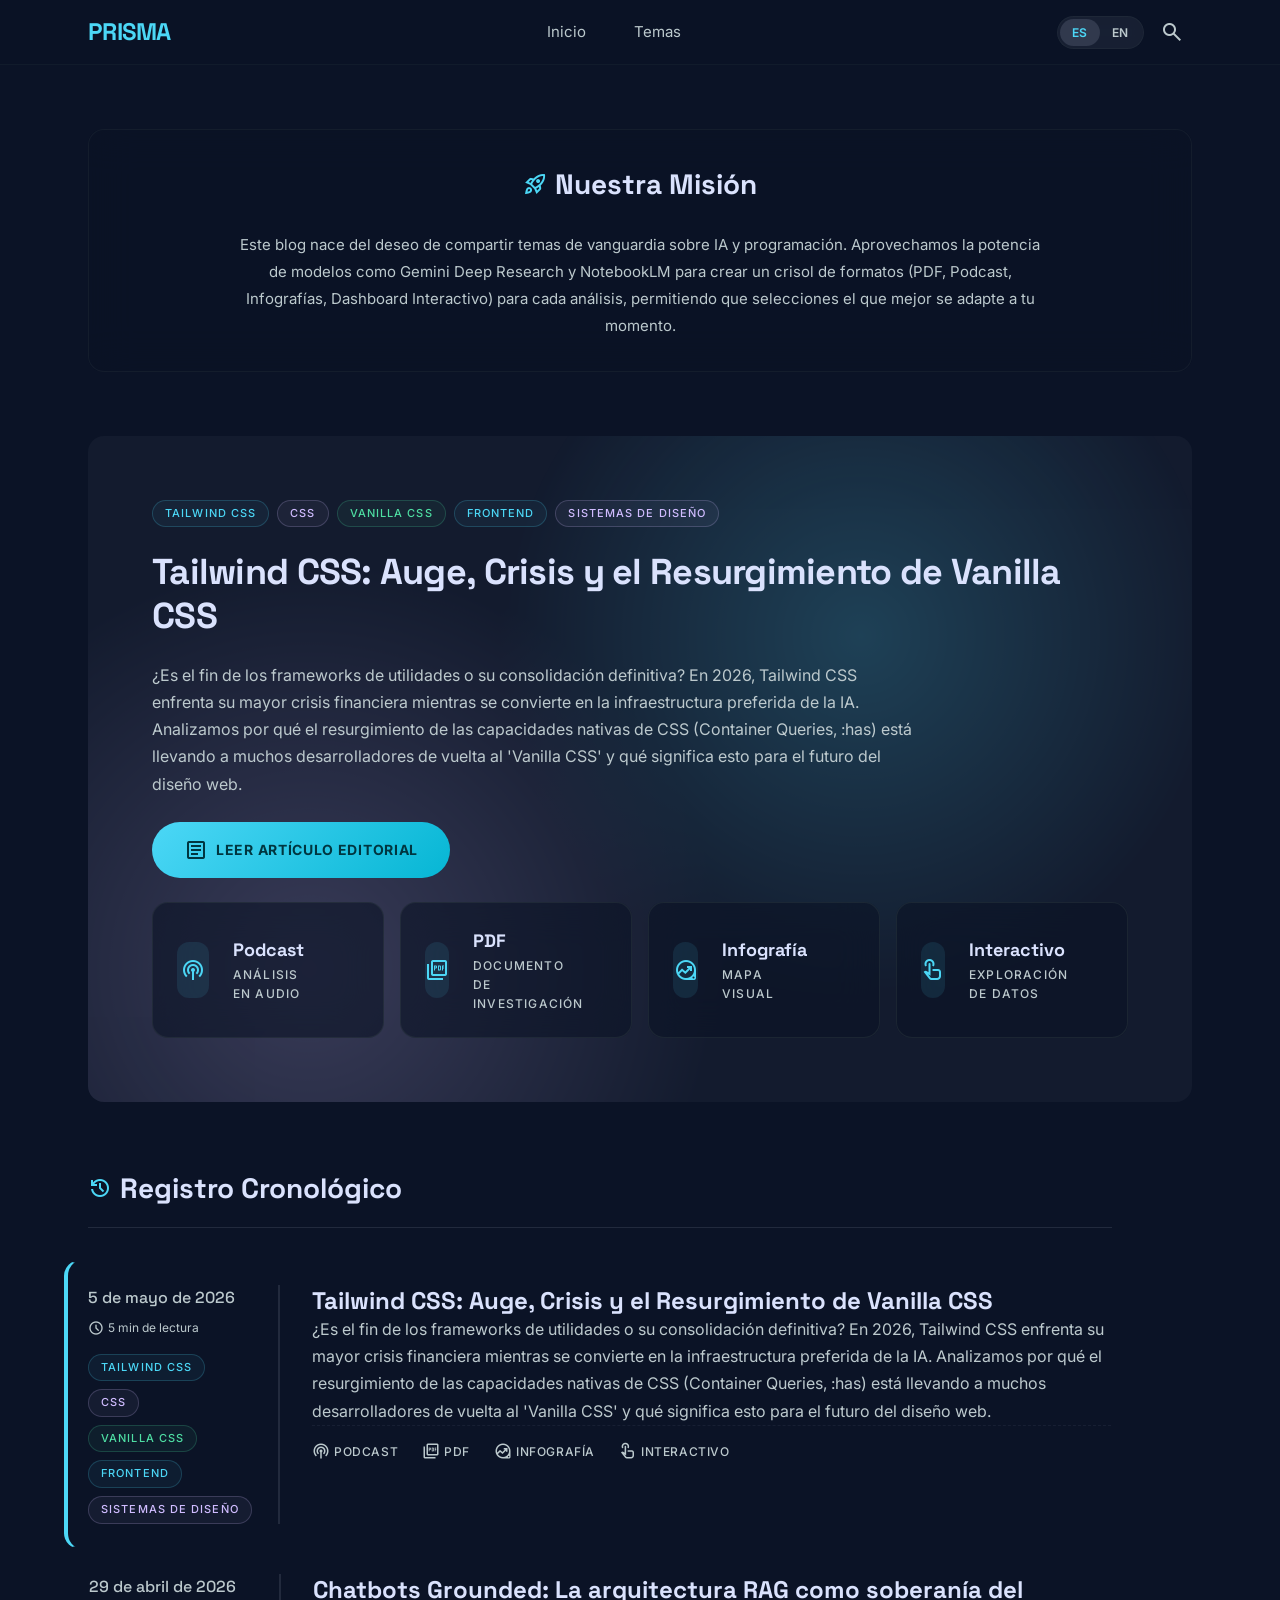
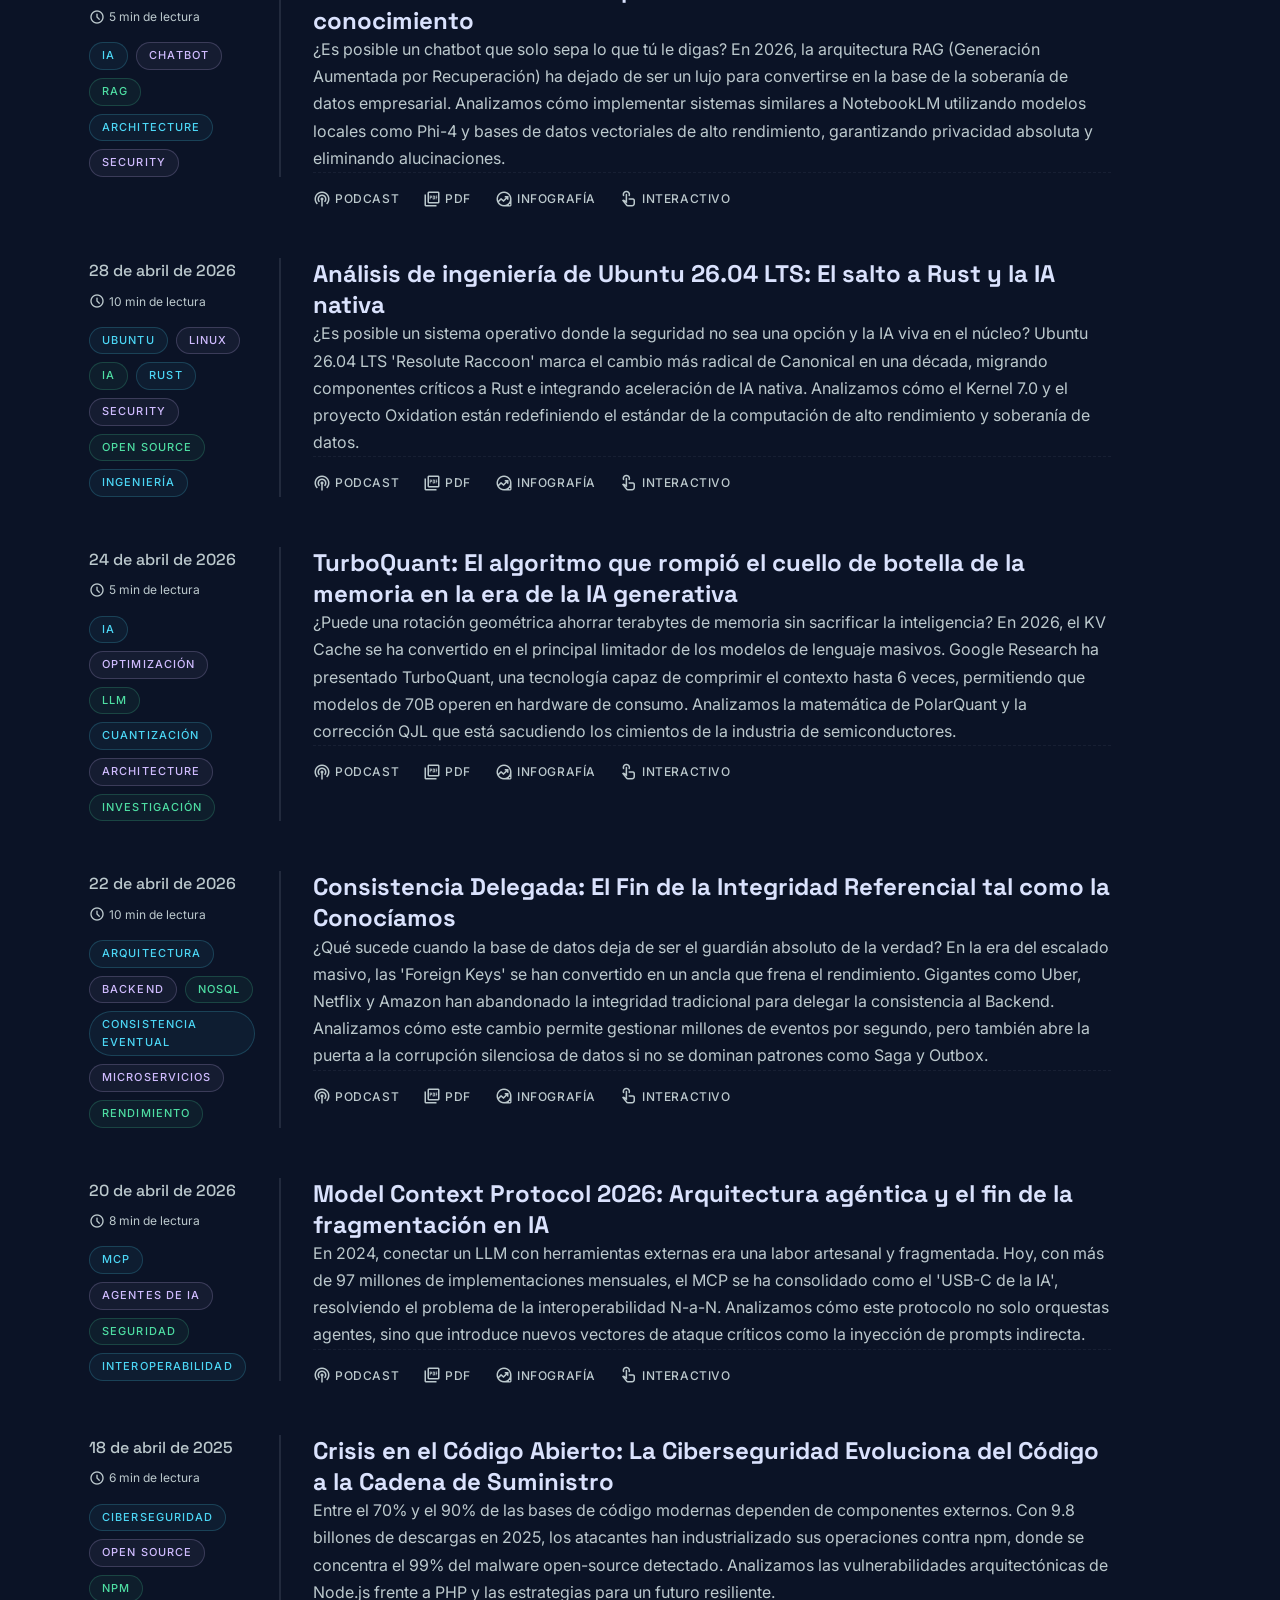
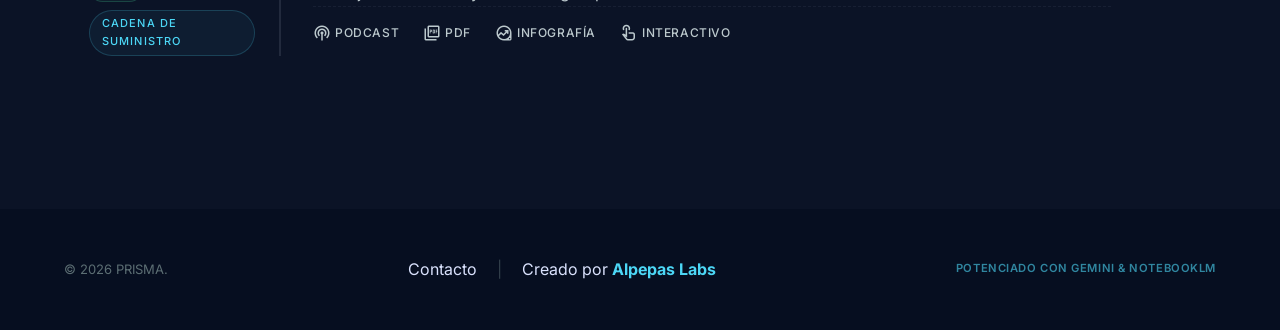
==== article.html @ 05cab22c "feat: add date filtering to topics page, optimize caching strategy with _headers and updated Service" ====
<!DOCTYPE html>
<html lang="es">
<head>
  <meta charset="utf-8" />
  <meta name="viewport" content="width=device-width, initial-scale=1.0" />
  <title id="page-title">PRISMA — Artículo</title>
  <meta name="description" content="Lee el artículo completo en PRISMA." id="meta-desc" />

  <!-- Open Graph / Social Media -->
  <meta property="og:type" content="article" />
  <meta property="og:title" content="PRISMA — Artículo" id="og-title" />
  <meta property="og:description" content="Lee el artículo completo en PRISMA." id="og-desc" />
  <meta property="og:url" content="https://prisma.alpepaslabs.com/article.html" id="og-url" />
  <meta property="og:image" content="https://prisma.alpepaslabs.com/assets/logo.png" id="og-image" />
  <meta property="og:image:width" content="1200" />
  <meta property="og:image:height" content="630" />
  <link rel="canonical" href="https://prisma.alpepaslabs.com/article.html" />
  
  <meta name="twitter:card" content="summary_large_image" />
  <meta name="twitter:title" content="PRISMA — Artículo" id="tw-title" />
  <meta name="twitter:description" content="Lee el artículo completo en PRISMA." id="tw-desc" />
  <meta name="twitter:image" content="https://prisma.alpepaslabs.com/assets/logo.png" id="tw-image" />

  <!-- Fonts & Icons -->
  <link rel="preconnect" href="https://fonts.googleapis.com" />
  <link rel="preconnect" href="https://fonts.gstatic.com" crossorigin />

  <!-- Fonts -->
  <link rel="preconnect" href="https://fonts.googleapis.com">
  <link rel="preconnect" href="https://fonts.gstatic.com" crossorigin>
  <link href="https://fonts.googleapis.com/css2?family=Inter:wght@400;500;600&family=Space+Grotesk:wght@400;500;600;700&display=swap" rel="stylesheet">

  <link href="https://fonts.googleapis.com/css2?family=Material+Symbols+Outlined:wght,FILL@100..700,0..1&display=swap" rel="stylesheet" />

  <!-- Favicons -->
  <link rel="icon" type="image/png" href="assets/favicon.png?v=1" />
  <link rel="apple-touch-icon" href="assets/logo.png?v=1" />

  <link rel="manifest" href="manifest.json" />
  <meta name="theme-color" content="#0a0c10" />

  <!-- Core Styles -->
  <link rel="stylesheet" href="css/styles.css?v=27" />
  <link href="https://cdnjs.cloudflare.com/ajax/libs/prism/1.29.0/themes/prism-tomorrow.min.css" rel="stylesheet" />

  <!-- Markdown Parser -->
  <script src="https://cdn.jsdelivr.net/npm/marked/marked.min.js"></script>
  <!-- Syntax Highlighter -->
  <script src="https://cdnjs.cloudflare.com/ajax/libs/prism/1.29.0/prism.min.js"></script>
  <script src="https://cdnjs.cloudflare.com/ajax/libs/prism/1.29.0/components/prism-javascript.min.js"></script>
  <script src="https://cdnjs.cloudflare.com/ajax/libs/prism/1.29.0/components/prism-php.min.js"></script>
</head>
<body data-page="article">

  <!-- Reading Progress Bar -->
  <div class="reading-progress" id="reading-progress"></div>

  <div id="app-header"></div>

  <!-- Mobile Nav -->
  <nav class="nav-mobile" id="nav-mobile">
    <a href="./" class="nav-link" data-i18n="nav_home">Inicio</a>
    <a href="topics.html" class="nav-link" data-i18n="nav_topics">Temas</a>
    <a href="#" class="nav-link" data-i18n="nav_archive">Archivo</a>
  </nav>

  <!-- Main Content -->
  <main class="site-main" id="article-main">
    <div class="article-detail" id="article-detail">
      <!-- Skeleton: article content -->
      <div class="article-detail__main" id="article-skeleton">
        <div class="article-header">
          <div class="skeleton skeleton-meta" style="width:5rem;margin-bottom:var(--space-md)"></div>
          <div class="skeleton skeleton-article-title"></div>
          <div class="skeleton skeleton-article-title-2"></div>
        </div>
        <div class="skeleton-prose">
          <div class="skeleton skeleton-prose-h2"></div>
          <div class="skeleton skeleton-prose-line"></div>
          <div class="skeleton skeleton-prose-line"></div>
          <div class="skeleton skeleton-prose-line"></div>
          <div class="skeleton skeleton-prose-line"></div>
          <div class="skeleton skeleton-prose-h2"></div>
          <div class="skeleton skeleton-prose-line"></div>
          <div class="skeleton skeleton-prose-line"></div>
          <div class="skeleton skeleton-prose-line"></div>
          <div class="skeleton skeleton-prose-h2"></div>
          <div class="skeleton skeleton-prose-line"></div>
          <div class="skeleton skeleton-prose-line"></div>
        </div>
      </div>
      <!-- Skeleton: sidebar -->
      <aside class="article-detail__sidebar">
        <div class="skeleton skeleton-sidebar-card"></div>
        <div class="skeleton skeleton-sidebar-card"></div>
      </aside>
    </div>
  </main>



  <div id="app-footer"></div>

  <!-- Scripts -->
  <script>
    if ('serviceWorker' in navigator) {
      window.addEventListener('load', () => {
        navigator.serviceWorker.register('/sw.js').catch(err => console.error('SW error', err));
      });
    }
  </script>
  <script src="js/i18n.js?v=27"></script>
  <script type="module" src="js/app.js?v=27"></script>
</body>
</html>
---- css/styles.css ----
/* ============================================
   PRISMA — Design System "The Neon Library"
   ============================================ */

/* --- Google Fonts --- */


/* --- Design Tokens --- */
:root {
  /* Colors - Foundation */
  --background: #0b1326;
  --surface: #0b1326;
  --surface-dim: #0b1326;
  --surface-container-lowest: #060e20;
  --surface-container-low: #131b2e;
  --surface-container: #171f33;
  --surface-container-high: #222a3d;
  --surface-container-highest: #2d3449;
  --surface-bright: #31394d;
  --surface-variant: #2d3449;

  /* Colors - Accents */
  --primary: #4cd7f6;           /* Cyan Spark */
  --primary-container: #06b6d4;
  --on-primary: #003640;
  --on-primary-container: #00424f;

  --secondary: #d0bcff;         /* Electric Orchid */
  --secondary-container: #571bc1;
  --on-secondary: #3c0091;

  --tertiary: #4edea3;          /* Code Emerald */
  --tertiary-container: #1bbd85;
  --on-tertiary: #003824;

  /* Colors - Text */
  --on-surface: #dae2fd;
  --on-surface-variant: #bcc9cd;
  --on-background: #dae2fd;

  /* Colors - Utility */
  --outline: #5c6e73;
  --outline-variant: #3d494c;
  
  --error: #ffb4ab;
  --on-error: #690005;
  --success: #2dd4bf;
  --on-success: #003730;
  --warning: #fde68a;
  --on-warning: #453700;
  --error-container: #93000a;
  --inverse-surface: #dae2fd;
  --inverse-on-surface: #283044;
  --inverse-primary: #00687a;
  --surface-tint: #4cd7f6;

  /* Typography */
  --font-headline: 'Space Grotesk', sans-serif;
  --font-body: 'Inter', sans-serif;
  --font-label: 'Inter', sans-serif;

  /* Spacing */
  --space-xs: 0.25rem;
  --space-sm: 0.5rem;
  --space-md: 1rem;
  --space-lg: 1.5rem;
  --space-xl: 2rem;
  --space-2xl: 3rem;
  --space-3xl: 4rem;

  /* Text Sizes */
  --text-xs: 0.75rem;
  --text-sm: 0.875rem;
  --text-base: 1rem;
  --text-lg: 1.125rem;
  --text-xl: 1.25rem;
  --text-2xl: 1.5rem;
  --text-3xl: 1.875rem;
  --text-4xl: 2.25rem;

  /* Border Radius */
  --radius-sm: 0.25rem;
  --radius-md: 0.5rem;
  --radius-lg: 0.75rem;
  --radius-xl: 1rem;
  --radius-full: 9999px;

  /* Shadows */
  --shadow-ambient: 0 20px 40px rgba(6, 14, 32, 0.4);
  --shadow-glow-primary: 0 0 20px rgba(76, 215, 246, 0.4);
  --shadow-glow-primary-subtle: 0 0 20px rgba(76, 215, 246, 0.15);

  /* Transitions */
  --transition-fast: 150ms ease;
  --transition-normal: 300ms ease;
  --transition-slow: 500ms ease;

  /* Layout */
  --max-width: 72rem;
  --header-height: 4rem;
}

/* --- Reset & Base --- */
*,
*::before,
*::after {
  box-sizing: border-box;
  margin: 0;
  padding: 0;
}

html {
  scroll-behavior: smooth;
  -webkit-font-smoothing: antialiased;
  -moz-osx-font-smoothing: grayscale;
}

body {
  font-family: var(--font-body);
  background-color: var(--background);
  color: var(--on-surface);
  min-height: 100vh;
  display: flex;
  flex-direction: column;
  line-height: 1.6;
  overflow-x: hidden;
}

::selection {
  background-color: rgba(6, 182, 212, 0.3);
  color: var(--primary);
}

a {
  color: inherit;
  text-decoration: none;
}

img {
  max-width: 100%;
  height: auto;
  display: block;
}

button {
  font-family: inherit;
  cursor: pointer;
  border: none;
  background: none;
  color: inherit;
}

ul, ol {
  list-style: none;
}

/* --- Reading Progress Bar --- */
.reading-progress {
  position: fixed;
  top: 0;
  left: 0;
  width: 0%;
  height: 3px;
  background: linear-gradient(90deg, var(--primary), var(--secondary));
  z-index: 1000;
  transition: width 50ms linear;
}

/* --- Header --- */
.site-header {
  position: sticky;
  top: 0;
  z-index: 100;
  background-color: rgba(11, 19, 38, 0.8);
  backdrop-filter: blur(20px);
  -webkit-backdrop-filter: blur(20px);
  border-bottom: 1px solid rgba(61, 73, 76, 0.15);
}

.header-inner {
  display: flex;
  justify-content: space-between;
  align-items: center;
  padding: var(--space-md) var(--space-lg);
  max-width: var(--max-width);
  margin: 0 auto;
  width: 100%;
  height: var(--header-height);
}

.site-logo {
  font-family: var(--font-headline);
  font-size: 1.5rem;
  font-weight: 700;
  color: var(--primary);
  letter-spacing: -0.03em;
}

/* Desktop Nav */
.nav-desktop {
  display: none;
  gap: var(--space-xl);
  align-items: center;
}

.nav-link {
  font-family: var(--font-body);
  font-size: 0.9375rem;
  color: var(--on-surface-variant);
  padding: var(--space-xs) var(--space-sm);
  border-radius: var(--radius-md);
  transition: color var(--transition-normal), background-color var(--transition-normal);
  position: relative;
}

.nav-link:hover,
.nav-link.active {
  color: var(--primary);
}

.nav-link.active::after {
  content: '';
  position: absolute;
  bottom: -2px;
  left: var(--space-sm);
  right: var(--space-sm);
  height: 2px;
  background-color: var(--primary);
  border-radius: var(--radius-full);
}

/* Header Actions */
.header-actions {
  display: flex;
  align-items: center;
  gap: var(--space-sm);
}

/* Language Switcher - Glass Pill */
.lang-switcher {
  display: flex;
  align-items: center;
  background-color: rgba(34, 42, 61, 0.6);
  backdrop-filter: blur(10px);
  border-radius: var(--radius-full);
  padding: 2px;
  border: 1px solid rgba(61, 73, 76, 0.2);
}

.lang-btn {
  font-family: var(--font-label);
  font-size: 0.75rem;
  font-weight: 600;
  letter-spacing: 0.05em;
  padding: 0.375rem 0.75rem;
  border-radius: var(--radius-full);
  color: var(--on-surface-variant);
  transition: all var(--transition-fast);
}

.lang-btn.active {
  background-color: var(--surface-bright);
  color: var(--primary);
}

.lang-btn:hover:not(.active) {
  color: var(--on-surface);
}

/* Icon Button */
.icon-btn {
  display: flex;
  align-items: center;
  justify-content: center;
  width: 2.5rem;
  height: 2.5rem;
  border-radius: var(--radius-full);
  color: var(--on-surface-variant);
  transition: all var(--transition-normal);
}

.icon-btn:hover {
  color: var(--primary);
  background-color: var(--surface-container-high);
}

/* Hamburger Menu */
.hamburger {
  display: flex;
  flex-direction: column;
  gap: 5px;
  width: 24px;
  cursor: pointer;
  z-index: 200;
}

.hamburger span {
  display: block;
  width: 100%;
  height: 2px;
  background-color: var(--on-surface-variant);
  border-radius: 2px;
  transition: all var(--transition-normal);
}

.hamburger.open span:nth-child(1) {
  transform: rotate(45deg) translate(5px, 5px);
}

.hamburger.open span:nth-child(2) {
  opacity: 0;
}

.hamburger.open span:nth-child(3) {
  transform: rotate(-45deg) translate(5px, -5px);
}

/* Mobile Nav Overlay */
.nav-mobile {
  display: none;
  position: fixed;
  inset: 0;
  background-color: rgba(11, 19, 38, 0.95);
  backdrop-filter: blur(20px);
  z-index: 150;
  flex-direction: column;
  justify-content: center;
  align-items: center;
  gap: var(--space-2xl);
}

.nav-mobile.open {
  display: flex;
}

.nav-mobile .nav-link {
  font-family: var(--font-headline);
  font-size: 2rem;
  font-weight: 600;
}

/* --- Main Content --- */
.site-main {
  flex-grow: 1;
  width: 100%;
  max-width: var(--max-width);
  margin: 0 auto;
  padding: var(--space-2xl) var(--space-lg);
}

/* --- Hero Section --- */
.hero {
  position: relative;
  border-radius: var(--radius-xl);
  overflow: hidden;
  background-color: var(--surface-container-low);
  padding: var(--space-3xl) var(--space-xl);
  display: flex;
  flex-direction: column;
  gap: var(--space-2xl);
  isolation: isolate;
  margin-bottom: var(--space-3xl);
}

.hero-bg {
  position: absolute;
  inset: 0;
  z-index: -1;
  opacity: 0.2;
  pointer-events: none;
  background-image:
    radial-gradient(circle at 70% 30%, var(--primary) 0%, transparent 40%),
    radial-gradient(circle at 20% 80%, var(--secondary) 0%, transparent 40%);
}

.hero-content {
  flex: 1;
  display: flex;
  flex-direction: column;
  gap: var(--space-lg);
}

.hero-formats {
  display: flex;
  flex-direction: column;
  gap: var(--space-md);
}

.hero-title {
  font-family: var(--font-headline);
  font-size: clamp(1.5rem, 3.5vw, 2.25rem);
  font-weight: 700;
  letter-spacing: -0.02em;
  line-height: 1.2;
  color: var(--on-surface);
}

.hero-title .gradient-text {
  background: linear-gradient(135deg, var(--primary), var(--secondary));
  -webkit-background-clip: text;
  background-clip: text;
  -webkit-text-fill-color: transparent;
}

.hero-summary {
  font-size: 1rem;
  color: var(--on-surface-variant);
  line-height: 1.7;
  max-width: 48rem;
}

/* Tags */
.tags {
  display: flex;
  flex-wrap: wrap;
  gap: var(--space-sm);
}

.tag {
  font-family: var(--font-label);
  font-size: 0.6875rem;
  font-weight: 500;
  letter-spacing: 0.1em;
  text-transform: uppercase;
  padding: 0.25rem 0.75rem;
  border-radius: var(--radius-full);
  border: 1px solid;
  transition: all var(--transition-normal);
}

.tag--primary {
  color: var(--primary);
  border-color: rgba(76, 215, 246, 0.2);
  background-color: rgba(76, 215, 246, 0.05);
}

.tag--secondary {
  color: var(--secondary);
  border-color: rgba(208, 188, 255, 0.2);
  background-color: rgba(208, 188, 255, 0.05);
}

.tag--tertiary {
  color: var(--tertiary);
  border-color: rgba(78, 222, 163, 0.2);
  background-color: rgba(78, 222, 163, 0.05);
}

/* Buttons */
.btn-primary {
  display: inline-flex;
  align-items: center;
  gap: var(--space-sm);
  font-family: var(--font-label);
  font-weight: 700;
  font-size: 0.875rem;
  letter-spacing: 0.05em;
  text-transform: uppercase;
  padding: 1rem 2rem;
  border-radius: var(--radius-full);
  background: linear-gradient(135deg, var(--primary), var(--primary-container));
  color: var(--on-primary);
  transition: all var(--transition-normal);
  border: none;
  cursor: pointer;
}

.btn-primary:hover {
  box-shadow: var(--shadow-glow-primary);
  transform: translateY(-1px);
}

/* Format Card (in hero) */
.format-card {
  display: flex;
  align-items: center;
  gap: var(--space-lg);
  padding: var(--space-lg);
  border-radius: var(--radius-xl);
  background-color: rgba(11, 19, 38, 0.6);
  backdrop-filter: blur(20px);
  border: 1px solid rgba(61, 73, 76, 0.3);
  transition: all var(--transition-normal);
  cursor: pointer;
  flex: 1;
  min-width: 200px;
}

.format-card:hover {
  border-color: rgba(76, 215, 246, 0.5);
  box-shadow: var(--shadow-glow-primary-subtle);
}

.format-card__icon {
  display: flex;
  align-items: center;
  justify-content: center;
  width: 3.5rem;
  height: 3.5rem;
  border-radius: var(--radius-lg);
  background-color: rgba(76, 215, 246, 0.1);
  color: var(--primary);
  font-size: 1.75rem;
  transition: background-color var(--transition-normal);
}

.format-card:hover .format-card__icon {
  background-color: rgba(76, 215, 246, 0.2);
}

.format-card__title {
  font-family: var(--font-headline);
  font-size: 1.125rem;
  font-weight: 700;
  color: var(--on-surface);
}

.format-card__subtitle {
  font-family: var(--font-label);
  font-size: 0.75rem;
  font-weight: 500;
  letter-spacing: 0.1em;
  text-transform: uppercase;
  color: var(--on-surface-variant);
}

.format-card__arrow {
  margin-left: auto;
  color: var(--primary);
  opacity: 0;
  transition: opacity var(--transition-normal);
}

.format-card:hover .format-card__arrow {
  opacity: 1;
}

/* Format card disabled state */
.format-card--disabled {
  opacity: 0.4;
  pointer-events: none;
}

.format-card--disabled .format-card__icon {
  background-color: rgba(134, 147, 151, 0.1);
  color: var(--outline);
}

/* --- Chronological Log --- */
.chrono-log {
  display: flex;
  flex-direction: column;
  gap: var(--space-xl);
  max-width: 64rem;
}

.section-title {
  font-family: var(--font-headline);
  font-size: 1.75rem;
  font-weight: 700;
  color: var(--on-surface);
  display: flex;
  align-items: center;
  gap: var(--space-sm);
  padding-bottom: var(--space-md);
  border-bottom: 1px solid var(--surface-container-high);
}

.section-title .material-symbols-outlined {
  color: var(--primary);
}

/* Article Entry */
.article-entry {
  display: flex;
  flex-direction: column;
  gap: var(--space-lg);
  padding: var(--space-lg);
  margin-left: calc(-1 * var(--space-lg));
  margin-right: calc(-1 * var(--space-lg));
  border-radius: var(--radius-xl);
  border: 1px solid transparent;
  transition: all var(--transition-normal);
  cursor: pointer;
}

.article-entry:hover {
  background-color: var(--surface-container-low);
  border-color: rgba(61, 73, 76, 0.15);
}

.article-entry__meta {
  display: flex;
  flex-direction: column;
  gap: var(--space-sm);
}

.article-entry__date {
  font-family: var(--font-headline);
  font-size: 1rem;
  font-weight: 500;
  color: var(--on-surface-variant);
  transition: color var(--transition-normal);
}

.article-entry:hover .article-entry__date {
  color: var(--primary);
}

.article-entry__reading-time {
  font-family: var(--font-label);
  font-size: 0.75rem;
  color: var(--on-surface-variant);
  display: flex;
  align-items: center;
  gap: var(--space-xs);
}

.article-entry__reading-time .material-symbols-outlined {
  font-size: 1rem;
}

.article-entry__title {
  font-family: var(--font-headline);
  font-size: 1.5rem;
  font-weight: 700;
  color: var(--on-surface);
  transition: color var(--transition-normal);
  line-height: 1.3;
}

.article-entry:hover .article-entry__title {
  color: var(--primary);
}

.article-entry__summary {
  font-family: var(--font-body);
  color: var(--on-surface-variant);
  line-height: 1.7;
}

/* Format Indicators */
.format-indicators {
  display: flex;
  flex-wrap: wrap;
  align-items: center;
  gap: var(--space-lg);
  padding-top: var(--space-md);
  border-top: 1px dashed var(--surface-container);
}

.format-indicator {
  display: flex;
  align-items: center;
  gap: var(--space-xs);
  font-family: var(--font-label);
  font-size: 0.75rem;
  font-weight: 500;
  letter-spacing: 0.05em;
  text-transform: uppercase;
  transition: color var(--transition-normal);
}

.format-indicator--active {
  color: var(--on-surface-variant);
}

.format-indicator--active:hover {
  color: var(--secondary);
}

.format-indicator--inactive {
  color: rgba(134, 147, 151, 0.4);
}

.format-indicator .material-symbols-outlined {
  font-size: 1.125rem;
}

/* Accent Bar on featured cards */
.article-entry--featured {
  border-left: 4px solid var(--primary);
  padding-left: calc(var(--space-lg) - 4px);
}

/* --- Footer --- */
.site-footer {
  margin-top: var(--space-3xl);
  padding: var(--space-2xl) var(--space-lg);
  background-color: var(--surface-container-lowest);
}

.footer-inner {
  display: flex;
  flex-direction: column;
  gap: var(--space-md);
  max-width: var(--max-width);
  margin: 0 auto;
  width: 100%;
  align-items: center;
  text-align: center;
}

@media (min-width: 768px) {
  .footer-inner {
    flex-direction: row;
    justify-content: space-between;
    gap: var(--space-xl);
  }
}

.footer-links {
  display: flex;
  flex-wrap: wrap;
  justify-content: center;
  align-items: center;
  gap: var(--space-sm);
}

@media (min-width: 480px) {
  .footer-links {
    gap: var(--space-md);
  }
}

.footer-divider {
  display: none;
  color: var(--outline-variant);
}

@media (min-width: 480px) {
  .footer-divider {
    display: inline;
  }
}

.footer-logo {
  font-family: var(--font-headline);
  font-weight: 700;
  font-size: 1.25rem;
  color: var(--on-surface);
}



.footer-link {
  font-size: 0.875rem;
  color: var(--on-surface-variant);
  transition: color var(--transition-normal);
}

.footer-link:hover {
  color: var(--primary);
}

.footer-copyright {
  font-family: var(--font-label);
  font-size: 0.8125rem;
  color: var(--outline);
}

/* --- Utility Classes --- */
.glass-panel {
  background-color: rgba(11, 19, 38, 0.6);
  backdrop-filter: blur(20px);
  -webkit-backdrop-filter: blur(20px);
}

.text-glow {
  text-shadow: 0 0 10px rgba(76, 215, 246, 0.5);
}

.sr-only {
  position: absolute;
  width: 1px;
  height: 1px;
  padding: 0;
  margin: -1px;
  overflow: hidden;
  clip: rect(0, 0, 0, 0);
  white-space: nowrap;
  border: 0;
}

/* Material Symbols config */
.material-symbols-outlined {
  font-variation-settings: 'FILL' 0, 'wght' 400, 'GRAD' 0, 'opsz' 24;
}

/* --- Page Transitions --- */
.page-fade-in {
  animation: fadeIn var(--transition-slow) ease-out;
}

@keyframes fadeIn {
  from { opacity: 0; transform: translateY(8px); }
  to { opacity: 1; transform: translateY(0); }
}

/* --- Responsive --- */
@media (min-width: 768px) {
  .nav-desktop {
    display: flex;
  }

  .hamburger {
    display: none;
  }

  .hero {
    padding: var(--space-3xl);
  }

  .hero-formats {
    flex-direction: row;
    flex-wrap: wrap;
  }

  .article-entry {
    flex-direction: row;
    gap: var(--space-xl);
    align-items: flex-start;
  }

  .article-entry__meta {
    width: 12rem;
    flex-shrink: 0;
    padding-right: var(--space-lg);
    border-right: 2px solid var(--surface-container-high);
  }

  .footer-inner {
    flex-direction: row;
    justify-content: space-between;
    text-align: left;
  }

}

@media (min-width: 1024px) {
  .site-main {
    padding: var(--space-3xl) var(--space-lg);
  }

  .hero {
    padding: var(--space-3xl) 4rem;
  }

}

/* ===========================================
   ARTICLE DETAIL PAGE
   =========================================== */

/* Layout */
.article-detail {
  display: flex;
  flex-direction: column;
  gap: var(--space-2xl);
}

.article-detail__main {
  flex: 1;
  min-width: 0;
}

.article-detail__sidebar {
  display: flex;
  flex-direction: column;
  gap: var(--space-lg);
}

/* Article Header */
.article-header {
  margin-bottom: var(--space-2xl);
}

.article-header__meta {
  display: flex;
  flex-wrap: wrap;
  align-items: center;
  gap: var(--space-md);
  margin-bottom: var(--space-lg);
  color: var(--on-surface-variant);
  font-family: var(--font-label);
  font-size: 0.875rem;
}

.article-header__meta-item {
  display: flex;
  align-items: center;
  gap: var(--space-xs);
}

.article-header__meta-item .material-symbols-outlined {
  font-size: 1.125rem;
}

.article-header__title {
  font-family: var(--font-headline);
  font-size: clamp(1.5rem, 3vw, 2.25rem);
  font-weight: 700;
  letter-spacing: -0.02em;
  line-height: 1.2;
  color: var(--on-surface);
  margin-bottom: var(--space-lg);
}

/* Prose — Rendered Markdown Content */
.prose {
  font-family: var(--font-body);
  font-size: 1.0625rem;
  line-height: 1.8;
  color: var(--on-surface-variant);
}

.prose h2 {
  font-family: var(--font-headline);
  font-size: 1.5rem;
  font-weight: 700;
  color: var(--on-surface);
  margin-top: var(--space-2xl);
  margin-bottom: var(--space-md);
  letter-spacing: -0.01em;
}

.prose h3 {
  font-family: var(--font-headline);
  font-size: 1.25rem;
  font-weight: 600;
  color: var(--on-surface);
  margin-top: var(--space-xl);
  margin-bottom: var(--space-sm);
}

.prose p {
  margin-bottom: var(--space-lg);
}

.prose strong {
  color: var(--on-surface);
  font-weight: 600;
}

.prose em {
  color: var(--primary);
  font-style: italic;
}

.prose a {
  color: var(--primary);
  text-decoration: underline;
  text-decoration-color: rgba(76, 215, 246, 0.3);
  text-underline-offset: 3px;
  transition: text-decoration-color var(--transition-normal);
}

.prose a:hover {
  text-decoration-color: var(--primary);
}

.prose ul,
.prose ol {
  margin-bottom: var(--space-lg);
  padding-left: var(--space-xl);
}

.prose ul {
  list-style: disc;
}

.prose ol {
  list-style: decimal;
}

.prose li {
  margin-bottom: var(--space-sm);
}

.prose blockquote {
  border-left: 4px solid var(--primary);
  padding: var(--space-md) var(--space-lg);
  margin: var(--space-lg) 0;
  background-color: var(--surface-container-low);
  border-radius: 0 var(--radius-md) var(--radius-md) 0;
  color: var(--on-surface);
  font-style: italic;
}

.prose code {
  font-family: 'JetBrains Mono', 'Fira Code', monospace;
  font-size: 0.875em;
  background-color: var(--surface-container-low);
  color: var(--tertiary);
  padding: 0.15em 0.4em;
  border-radius: var(--radius-sm);
}

.prose pre {
  background-color: var(--surface-container-lowest);
  border-top: 3px solid var(--tertiary);
  border-radius: var(--radius-md);
  padding: var(--space-lg);
  overflow-x: auto;
  margin-bottom: var(--space-lg);
}

.prose pre code {
  background: none;
  padding: 0;
  font-size: 0.875rem;
  color: var(--on-surface-variant);
}

/* Sidebar Cards */
.sidebar-card {
  background-color: var(--surface-container);
  border-radius: var(--radius-xl);
  border: 1px solid rgba(61, 73, 76, 0.2);
  overflow: hidden;
  transition: border-color var(--transition-normal);
}

.sidebar-card:hover {
  border-color: rgba(76, 215, 246, 0.3);
}

.sidebar-card__header {
  padding: var(--space-md) var(--space-lg);
  display: flex;
  justify-content: space-between;
  align-items: center;
}

.sidebar-card__label {
  font-family: var(--font-label);
  font-size: 0.6875rem;
  font-weight: 600;
  letter-spacing: 0.1em;
  text-transform: uppercase;
  color: var(--primary);
  background-color: rgba(76, 215, 246, 0.1);
  padding: 0.25rem 0.625rem;
  border-radius: var(--radius-full);
}

.sidebar-card__label--secondary {
  color: var(--secondary);
  background-color: rgba(208, 188, 255, 0.1);
}

.sidebar-card__label--tertiary {
  color: var(--tertiary);
  background-color: rgba(78, 222, 163, 0.1);
}

.sidebar-card__icon {
  color: var(--on-surface-variant);
}

.sidebar-card__body {
  padding: 0 var(--space-lg) var(--space-lg);
}

.sidebar-card__title {
  font-family: var(--font-headline);
  font-size: 1.125rem;
  font-weight: 700;
  color: var(--on-surface);
  margin-bottom: var(--space-xs);
}

.sidebar-card__subtitle {
  font-family: var(--font-label);
  font-size: 0.8125rem;
  color: var(--on-surface-variant);
  margin-bottom: var(--space-md);
}

.sidebar-card__description {
  font-size: 0.875rem;
  color: var(--on-surface-variant);
  line-height: 1.6;
  text-align: center;
  margin-bottom: var(--space-md);
}

/* Spotify Embed Container */
.spotify-embed {
  padding: 0 var(--space-lg) var(--space-lg);
}

.spotify-embed iframe {
  border-radius: var(--radius-lg);
}

/* Infographic preview */
.infographic-preview {
  padding: 0 var(--space-lg);
  margin-bottom: var(--space-md);
  cursor: pointer;
}

.infographic-preview img {
  border-radius: var(--radius-md);
  opacity: 0.7;
  transition: opacity var(--transition-normal);
  width: 100%;
  height: 120px;
  object-fit: cover;
}

.infographic-preview:hover img {
  opacity: 1;
}

.infographic-expand-btn {
  display: flex;
  align-items: center;
  justify-content: center;
  gap: var(--space-xs);
  width: 100%;
  padding: var(--space-sm);
  font-family: var(--font-label);
  font-size: 0.8125rem;
  color: var(--on-surface-variant);
  background-color: var(--surface-container-high);
  border-radius: var(--radius-md);
  transition: all var(--transition-normal);
  cursor: pointer;
  border: none;
  margin: 0 var(--space-lg) var(--space-lg);
}

.infographic-expand-btn:hover {
  color: var(--primary);
  background-color: var(--surface-container-highest);
}

.infographic-expand-btn .material-symbols-outlined {
  font-size: 1.125rem;
}

/* PDF card */
.pdf-card__icon-large {
  display: flex;
  justify-content: center;
  padding: var(--space-lg) 0 var(--space-md);
}

.pdf-card__icon-large .material-symbols-outlined {
  font-size: 3rem;
  color: var(--primary);
  opacity: 0.6;
}

.pdf-card__title {
  font-family: var(--font-headline);
  font-size: 1.125rem;
  font-weight: 700;
  color: var(--on-surface);
  text-align: center;
  margin-bottom: var(--space-xs);
}

.btn-download {
  display: flex;
  align-items: center;
  justify-content: center;
  gap: var(--space-sm);
  width: 100%;
  padding: 0.75rem var(--space-lg);
  font-family: var(--font-label);
  font-weight: 700;
  font-size: 0.875rem;
  letter-spacing: 0.03em;
  border-radius: var(--radius-lg);
  background: linear-gradient(135deg, var(--primary), var(--primary-container));
  color: var(--on-primary);
  transition: all var(--transition-normal);
  cursor: pointer;
  border: none;
}

.btn-download:hover {
  box-shadow: var(--shadow-glow-primary);
  transform: translateY(-1px);
}

.btn-web-version {
  display: block;
  text-align: center;
  font-family: var(--font-label);
  font-size: 0.8125rem;
  color: var(--on-surface-variant);
  padding: var(--space-sm) 0;
  transition: color var(--transition-normal);
}

.btn-web-version:hover {
  color: var(--primary);
}

/* Lightbox */
.lightbox {
  display: none;
  position: fixed;
  inset: 0;
  z-index: 500;
  background-color: rgba(6, 14, 32, 0.92);
  backdrop-filter: blur(8px);
  justify-content: center;
  align-items: center;
  padding: var(--space-xl);
  cursor: zoom-out;
}

.lightbox.open {
  display: flex;
}

.lightbox img {
  max-width: 95%;
  max-height: 90vh;
  border-radius: var(--radius-lg);
  box-shadow: var(--shadow-ambient);
}

.lightbox__close {
  position: absolute;
  top: var(--space-lg);
  right: var(--space-lg);
  color: var(--on-surface);
  font-size: 2rem;
  cursor: pointer;
  transition: color var(--transition-normal);
  background: none;
  border: none;
}

.lightbox__close:hover {
  color: var(--primary);
}

/* Share Buttons */
.share-bar {
  display: flex;
  align-items: center;
  gap: var(--space-md);
  padding-top: var(--space-2xl);
  margin-top: var(--space-2xl);
  border-top: 1px solid var(--surface-container-high);
}

.share-bar__label {
  font-family: var(--font-label);
  font-size: 0.8125rem;
  font-weight: 600;
  color: var(--on-surface-variant);
  text-transform: uppercase;
  letter-spacing: 0.05em;
}

.share-btn {
  display: flex;
  align-items: center;
  justify-content: center;
  width: 2.5rem;
  height: 2.5rem;
  border-radius: var(--radius-full);
  background-color: var(--surface-container-high);
  color: var(--on-surface-variant);
  transition: all var(--transition-normal);
  border: none;
  cursor: pointer;
  font-size: 0.875rem;
  font-weight: 700;
}

.share-btn:hover {
  background-color: var(--primary);
  color: var(--on-primary);
  transform: translateY(-2px);
}

/* Related Articles */
.related-articles {
  margin-top: var(--space-3xl);
  padding-top: var(--space-2xl);
  border-top: 1px solid var(--surface-container-high);
}

.related-articles__title {
  font-family: var(--font-headline);
  font-size: 1.5rem;
  font-weight: 700;
  color: var(--on-surface);
  margin-bottom: var(--space-xl);
}

.related-articles__grid {
  display: grid;
  grid-template-columns: 1fr;
  gap: var(--space-lg);
}

@media (min-width: 640px) {
  .related-articles__grid {
    grid-template-columns: repeat(2, 1fr);
  }
}

.related-card {
  background-color: var(--surface-container-low);
  border-radius: var(--radius-xl);
  padding: var(--space-lg);
  border: 1px solid transparent;
  transition: all var(--transition-normal);
  cursor: pointer;
}

.related-card:hover {
  border-color: rgba(61, 73, 76, 0.2);
  background-color: var(--surface-container);
}

.related-card__title {
  font-family: var(--font-headline);
  font-size: 1rem;
  font-weight: 600;
  color: var(--on-surface);
  margin-bottom: var(--space-sm);
  line-height: 1.3;
  transition: color var(--transition-normal);
}

.related-card:hover .related-card__title {
  color: var(--primary);
}

.related-card__summary {
  font-size: 0.875rem;
  color: var(--on-surface-variant);
  line-height: 1.6;
  display: -webkit-box;
  -webkit-line-clamp: 3;
  -webkit-box-orient: vertical;
  overflow: hidden;
}

/* Article Detail Responsive */
@media (min-width: 768px) {
  .article-detail {
    flex-direction: row;
  }

  .article-detail__sidebar {
    width: 20rem;
    flex-shrink: 0;
    align-self: flex-start;
  }
}

@media (min-width: 1024px) {
  .article-detail__sidebar {
    width: 22rem;
  }
}

/* ===========================================
   TOPICS PAGE & SEARCH
   =========================================== */

/* Header Search Container */
.search-container {
  display: flex;
  align-items: center;
  position: relative;
  height: 100%;
}

.search-input {
  width: 0;
  opacity: 0;
  padding: 0;
  border: none;
  background: transparent;
  color: var(--on-surface);
  font-family: var(--font-body);
  font-size: 0.875rem;
  transition: all var(--transition-normal);
  visibility: hidden;
}

.search-container.active .search-input {
  width: 12rem;
  opacity: 1;
  visibility: visible;
  padding: var(--space-xs) var(--space-sm);
  margin-left: var(--space-sm);
  background: var(--surface-container-high);
  border-radius: var(--radius-sm);
  outline: 1px solid var(--primary);
}

.search-input:focus {
  outline: 2px solid var(--primary);
}

/* Topics Header */
.topics-header {
  text-align: center;
  margin-bottom: var(--space-3xl);
  padding: var(--space-xl) 0;
}

.topics-title {
  font-family: var(--font-headline);
  font-size: clamp(2rem, 4vw, 3rem);
  font-weight: 700;
  color: var(--on-surface);
  margin-bottom: var(--space-md);
}

.topics-subtitle {
  color: var(--on-surface-variant);
  font-size: 1.125rem;
  max-width: 40rem;
  margin: 0 auto var(--space-xl);
}

/* Filter Tags */
.topics-filter-tags {
  display: flex;
  flex-wrap: wrap;
  justify-content: center;
  gap: var(--space-md);
  margin-top: var(--space-xl);
}

.filter-tag {
  background: transparent;
  border: 1px solid rgba(61, 73, 76, 0.4);
  color: var(--on-surface-variant);
  padding: var(--space-sm) var(--space-lg);
  border-radius: var(--radius-full);
  font-family: var(--font-label);
  font-size: 0.875rem;
  font-weight: 500;
  cursor: pointer;
  transition: all var(--transition-fast);
}

.filter-tag.tag--primary { border-color: rgba(76, 215, 246, 0.2); color: var(--primary); }
.filter-tag.tag--secondary { border-color: rgba(208, 188, 255, 0.2); color: var(--secondary); }
.filter-tag.tag--tertiary { border-color: rgba(78, 222, 163, 0.2); color: var(--tertiary); }

.filter-tag:hover {
  border-color: var(--outline);
  color: var(--on-surface);
  background: var(--surface-container);
}

.filter-tag.active {
  background: var(--primary) !important;
  color: var(--on-primary) !important;
  border-color: var(--primary) !important;
}

/* Topics Logic Toggle */
.topics-logic-toggle {
  display: flex;
  align-items: center;
  justify-content: center;
  gap: var(--space-md);
  margin-top: var(--space-xl);
  font-family: var(--font-label);
  font-size: 0.875rem;
}

.logic-label {
  color: var(--on-surface-variant);
  transition: color var(--transition-fast);
}

.logic-label.active {
  color: var(--primary);
  font-weight: 600;
}

.toggle-switch {
  position: relative;
  display: inline-block;
  width: 44px;
  height: 24px;
}

.toggle-switch input {
  opacity: 0;
  width: 0;
  height: 0;
}

.toggle-slider {
  position: absolute;
  cursor: pointer;
  top: 0;
  left: 0;
  right: 0;
  bottom: 0;
  background-color: var(--surface-container-high);
  transition: var(--transition-normal);
  border-radius: 24px;
  border: 1px solid var(--outline-variant);
}

.toggle-slider:before {
  position: absolute;
  content: "";
  height: 16px;
  width: 16px;
  left: 3px;
  bottom: 3px;
  background-color: var(--on-surface);
  transition: var(--transition-normal);
  border-radius: 50%;
}

.toggle-switch input:checked + .toggle-slider {
  background-color: var(--primary-container);
  border-color: var(--primary);
}

.toggle-switch input:focus + .toggle-slider {
  box-shadow: 0 0 1px var(--primary);
}

.toggle-switch input:checked + .toggle-slider:before {
  transform: translateX(20px);
  background-color: var(--on-primary-container);
}

/* Topics Date Filter */
.topics-date-filter {
  display: flex;
  align-items: center;
  justify-content: center;
  gap: var(--space-md);
  margin-top: var(--space-lg);
  flex-wrap: wrap;
}

.date-filter-label {
  font-family: var(--font-label);
  font-size: 0.8125rem;
  font-weight: 600;
  color: var(--on-surface-variant);
  text-transform: uppercase;
  letter-spacing: 0.08em;
  white-space: nowrap;
}

.date-range-inputs {
  display: flex;
  align-items: center;
  gap: var(--space-xs);
  background: var(--surface-container-low);
  border: 1px solid var(--outline-variant);
  border-radius: var(--radius-full);
  padding: var(--space-xs) var(--space-md);
  transition: border-color var(--transition-fast);
}

.date-range-inputs:hover {
  border-color: var(--outline);
}

/* Hidden native inputs — functional but invisible */
.date-picker-hidden {
  position: absolute;
  opacity: 0;
  pointer-events: none;
  width: 0;
  height: 0;
  overflow: hidden;
}

/* Custom trigger buttons */
.date-picker-btn {
  display: inline-flex;
  align-items: center;
  gap: 0.35rem;
  font-family: var(--font-label);
  font-size: 0.8125rem;
  font-weight: 500;
  color: var(--on-surface-variant);
  padding: var(--space-xs) var(--space-sm);
  border-radius: var(--radius-md);
  transition: color var(--transition-fast), background-color var(--transition-fast);
  white-space: nowrap;
  cursor: pointer;
}

.date-picker-btn .material-symbols-outlined {
  font-size: 1rem;
}

.date-picker-btn:hover {
  color: var(--primary);
  background-color: rgba(76, 215, 246, 0.06);
}

/* Highlighted state when a date is selected */
.date-picker-btn.has-value {
  color: var(--primary);
  font-weight: 600;
}


.date-range-sep {
  color: var(--outline);
  font-size: 0.875rem;
  user-select: none;
  flex-shrink: 0;
  padding: 0 var(--space-xs);
}

.date-range-clear {
  display: flex;
  align-items: center;
  justify-content: center;
  width: 1.5rem;
  height: 1.5rem;
  border-radius: var(--radius-full);
  color: var(--on-surface-variant);
  flex-shrink: 0;
  margin-left: var(--space-xs);
  transition: color var(--transition-fast), background-color var(--transition-fast);
}

.date-range-clear:hover {
  color: var(--error);
  background-color: rgba(255, 180, 171, 0.1);
}

.date-range-clear .material-symbols-outlined {
  font-size: 1rem;
}

/* Topics Results */
.topics-results {
  max-width: 48rem;
  margin: 0 auto;
}

.topics-results-header {
  display: flex;
  justify-content: space-between;
  align-items: center;
  margin-bottom: var(--space-xl);
  padding-bottom: var(--space-md);
  border-bottom: 1px solid var(--surface-container-high);
}

.topics-results-count {
  font-size: 0.875rem;
  color: var(--on-surface-variant);
  font-weight: 500;
}

/* ==========================================
   INTERACTIVE DASHBOARD LAYOUT
   ========================================== */

.interactive-layout {
  display: flex;
  width: 100%;
  overflow: hidden;
  background-color: var(--surface);
}

.interactive-sidebar {
  display: none;
  width: 280px;
  background-color: var(--surface-container-low);
  border-right: 1px solid var(--outline-variant);
  flex-direction: column;
  z-index: 10;
  flex-shrink: 0;
}

@media (min-width: 768px) {
  .interactive-sidebar {
    display: flex;
  }
}

.interactive-sidebar-header {
  padding: var(--space-lg);
  border-bottom: 1px solid var(--surface-container-high);
}

.interactive-logo {
  font-family: var(--font-display);
  font-size: var(--text-xl);
  font-weight: 700;
  letter-spacing: -0.02em;
  color: var(--on-surface);
  margin-bottom: var(--space-xs);
}

.interactive-subtitle {
  font-size: var(--text-xs);
  color: var(--on-surface-variant);
}

.interactive-nav {
  flex: 1;
  overflow-y: auto;
  padding: var(--space-md) 0;
}

.interactive-nav::-webkit-scrollbar { width: 6px; }
.interactive-nav::-webkit-scrollbar-track { background: transparent; }
.interactive-nav::-webkit-scrollbar-thumb { background-color: var(--outline-variant); border-radius: 10px; }

.interactive-nav-item {
  display: block;
  padding: var(--space-sm) var(--space-lg);
  color: var(--on-surface-variant);
  font-size: var(--text-sm);
  cursor: pointer;
  transition: all var(--transition-fast);
  border-right: 4px solid transparent;
}

.interactive-nav-item:hover {
  background-color: var(--surface-container);
  color: var(--on-surface);
}

.interactive-nav-item.active {
  background-color: var(--surface-container-high);
  color: var(--primary);
  border-right-color: var(--primary);
  font-weight: 600;
}

.interactive-sidebar-footer {
  padding: var(--space-md) var(--space-lg);
  border-top: 1px solid var(--surface-container-high);
}

.interactive-back-btn {
  display: flex;
  align-items: center;
  gap: var(--space-xs);
  color: var(--on-surface-variant);
  font-size: var(--text-sm);
  text-decoration: none;
  transition: color var(--transition-fast);
}
.interactive-back-btn:hover {
  color: var(--primary);
}

.interactive-main {
  flex: 1;
  display: flex;
  flex-direction: column;
  overflow: hidden;
  background-color: var(--surface);
}

.interactive-mobile-header {
  display: flex;
  justify-content: space-between;
  align-items: center;
  padding: var(--space-md);
  background-color: var(--surface-container-low);
  border-bottom: 1px solid var(--surface-container-high);
}

@media (min-width: 768px) {
  .interactive-mobile-header {
    display: none;
  }
}

.interactive-mobile-logo {
  font-family: var(--font-display);
  font-size: var(--text-lg);
  font-weight: 700;
  color: var(--on-surface);
}

.interactive-mobile-select {
  background-color: var(--surface-container-high);
  border: 1px solid var(--outline-variant);
  color: var(--on-surface);
  font-size: var(--text-sm);
  border-radius: var(--radius-md);
  padding: var(--space-xs) var(--space-sm);
  outline: none;
}

.interactive-content {
  flex: 1;
  overflow-y: auto;
  padding: var(--space-lg);
}

.interactive-content::-webkit-scrollbar { width: 6px; }
.interactive-content::-webkit-scrollbar-track { background: transparent; }
.interactive-content::-webkit-scrollbar-thumb { background-color: var(--outline-variant); border-radius: 10px; }

@media (min-width: 768px) {
  .interactive-content {
    padding: var(--space-2xl);
  }
}

.content-section {
  display: none;
  animation: fadeIn 0.4s ease-in-out;
  max-width: 900px;
  margin: 0 auto;
}

.content-section.active {
  display: block;
}

.hidden {
  display: none !important;
}

@keyframes fadeIn {
  from { opacity: 0; transform: translateY(10px); }
  to { opacity: 1; transform: translateY(0); }
}

/* Interactive Format Content Styles */

.interactive-badge {
  display: inline-block;
  padding: 4px 8px;
  border-radius: var(--radius-sm);
  background-color: var(--surface-container-highest);
  color: var(--on-surface);
  font-size: var(--text-xs);
  font-weight: 600;
  letter-spacing: 0.05em;
  margin-bottom: var(--space-sm);
}

.badge-primary { color: var(--primary); }
.badge-secondary { color: var(--secondary); }
.badge-tertiary { color: var(--tertiary); }

.interactive-h2 {
  font-family: var(--font-display);
  font-size: var(--text-3xl);
  font-weight: 700;
  color: var(--on-surface);
  margin-bottom: var(--space-md);
  line-height: 1.2;
}

.interactive-h3 {
  font-family: var(--font-display);
  font-size: var(--text-xl);
  font-weight: 700;
  color: var(--on-surface);
  margin-bottom: var(--space-sm);
}

.interactive-p {
  font-size: var(--text-lg);
  color: var(--on-surface-variant);
  line-height: 1.6;
}

.interactive-grid {
  display: grid;
  grid-template-columns: 1fr;
  gap: var(--space-lg);
}
@media (min-width: 768px) {
  .interactive-grid { grid-template-columns: 1fr 1fr; }
  .grid-3 { grid-template-columns: repeat(3, 1fr); }
}

.interactive-card {
  background-color: var(--surface-container-low);
  padding: var(--space-xl);
  border-radius: var(--radius-xl);
  box-shadow: var(--shadow-sm);
}

.card-accent-primary { border-left: 4px solid var(--primary); }
.card-accent-secondary { border-left: 4px solid var(--secondary); }
.card-accent-tertiary { border-left: 4px solid var(--tertiary); }

.interactive-box {
  background-color: var(--surface-container);
  padding: var(--space-lg);
  border-radius: var(--radius-md);
  border: 1px solid var(--surface-container-high);
}

.box-error { border-color: var(--error); background-color: rgba(255, 180, 171, 0.05); }
.box-warning { border-color: var(--tertiary); background-color: rgba(78, 222, 163, 0.05); }

.interactive-list {
  list-style: none;
  padding: 0;
  margin: var(--space-md) 0;
}
.interactive-list li {
  color: var(--on-surface-variant);
  margin-bottom: var(--space-xs);
  font-size: var(--text-sm);
}

.chart-container {
  position: relative;
  width: 100%;
  height: 350px;
}

.interactive-table {
  width: 100%;
  text-align: left;
  border-collapse: collapse;
}
.interactive-table th {
  background-color: var(--surface-container-high);
  color: var(--on-surface);
  padding: var(--space-md);
  font-size: var(--text-sm);
  text-transform: uppercase;
  letter-spacing: 0.05em;
}
.interactive-table td {
  padding: var(--space-md);
  border-bottom: 1px solid var(--surface-container);
  color: var(--on-surface-variant);
}
.text-error { color: var(--error) !important; font-weight: 600; }

.interactive-checklist {
  list-style: none;
  padding: 0;
  margin: 0;
}
.interactive-checklist li {
  padding: var(--space-md);
  display: flex;
  align-items: flex-start;
  gap: var(--space-md);
  cursor: pointer;
  border-bottom: 1px solid var(--surface-container);
  transition: background-color var(--transition-fast);
}
.interactive-checklist li:hover {
  background-color: var(--surface-container-high);
}
.interactive-checklist li.checked {
  background-color: rgba(76, 215, 246, 0.05); /* Primary tint */
}
.interactive-checklist input {
  margin-top: 4px;
  cursor: pointer;
}

/* --- Interactive Dashboard: Stone Theme (Dark Mode) --- */
.theme-stone {
  --background: #1c1917; /* Stone-900 */
  --surface: #292524; /* Stone-800 */
  --surface-dim: #1c1917;
  --surface-container: #1c1917;
  --on-surface: #f5f5f4; /* Stone-100 */
  --on-surface-variant: #a8a29e; /* Stone-400 */
  --primary: #f59e0b; /* Amber-500 */
  --primary-container: #451a03; /* Amber-950 */
  --on-primary: #ffffff;
  --secondary: #78716c; /* Stone-500 */
  --tertiary: #10b981; /* Emerald-500 */
  --outline: #44403c; /* Stone-700 */
  --outline-variant: #57534e; /* Stone-600 */
  --font-body: 'Inter', system-ui, sans-serif;
  --font-headline: 'Space Grotesk', system-ui, sans-serif;
}

.theme-stone body {
  background-color: var(--background);
  color: var(--on-surface);
}

.theme-stone .interactive-sidebar {
  background-color: var(--background);
  border-right: 1px solid var(--outline);
}

.theme-stone .interactive-nav-item.active {
  background-color: rgba(245, 158, 11, 0.1); /* Subtle amber glow */
  color: var(--primary);
  border-right: 4px solid var(--primary);
  font-weight: 600;
}

.theme-stone .interactive-h2 {
  color: var(--on-surface);
  font-family: var(--font-headline);
  font-weight: 700;
  font-size: 2rem;
  letter-spacing: -0.02em;
}

.theme-stone .interactive-h3 {
  color: var(--on-surface);
  font-family: var(--font-headline);
  font-weight: 600;
  font-size: 1.25rem;
}

.theme-stone .interactive-p {
  color: var(--on-surface-variant);
  line-height: 1.7;
}

.theme-stone .interactive-badge {
  background-color: var(--primary-container);
  color: var(--primary);
  padding: 0.25rem 0.75rem;
  border-radius: var(--radius-full);
  font-size: 0.7rem;
  font-weight: 700;
  letter-spacing: 0.05em;
  text-transform: uppercase;
}

.theme-stone .interactive-card {
  background: var(--surface);
  border: 1px solid var(--outline);
  border-radius: var(--radius-lg);
  padding: var(--space-xl);
  transition: transform var(--transition-normal), box-shadow var(--transition-normal);
}

.theme-stone .interactive-card:hover {
  box-shadow: 0 10px 25px -5px rgba(0, 0, 0, 0.05);
}

.theme-stone .card-accent-primary { border-top: 4px solid var(--primary); }
.theme-stone .card-accent-tertiary { border-top: 4px solid var(--tertiary); }

.theme-stone .interactive-box {
  background: var(--surface-dim);
  border-radius: var(--radius-md);
  padding: var(--space-lg);
}

.theme-stone .box-warning { background-color: #fffbeb; border: 1px solid #fde68a; }
.theme-stone .box-error { background-color: #fef2f2; border: 1px solid #fecaca; }

.theme-stone .interactive-grid {
  display: grid;
  gap: var(--space-lg);
}

@media (min-width: 768px) {
  .theme-stone .interactive-grid.grid-2 { grid-template-columns: repeat(2, 1fr); }
  .theme-stone .interactive-grid.grid-3 { grid-template-columns: repeat(3, 1fr); }
}

.theme-stone .interactive-list {
  display: flex;
  flex-direction: column;
  gap: var(--space-sm);
  color: var(--on-surface-variant);
}

.theme-stone .interactive-list li {
  display: flex;
  gap: var(--space-sm);
}

.theme-stone .risk-header {
  background-color: var(--surface-dim);
  border: 1px solid var(--outline);
  color: var(--on-surface);
}

.theme-stone .risk-content {
  background-color: var(--surface);
  border: 1px solid var(--outline);
  border-top: none;
}

/* Chart Container */
.theme-stone .chart-wrapper {
  position: relative;
  height: 350px;
  width: 100%;
  margin: var(--space-xl) 0;
}

.theme-stone .chart-controls {
  display: flex;
  justify-content: center;
  gap: var(--space-md);
  margin-bottom: var(--space-lg);
}

.theme-stone .chart-btn {
  padding: var(--space-sm) var(--space-lg);
  border-radius: var(--radius-full);
  background: var(--surface-dim);
  color: var(--on-surface-variant);
  font-weight: 600;
  font-size: 0.875rem;
  transition: all var(--transition-fast);
  border: 1px solid var(--outline);
}

.theme-stone .chart-btn.active {
  background: var(--primary);
  color: white;
  border-color: var(--primary);
}

.theme-stone .quote-box {
  background: #1c1917; /* Stone-900 */
  color: #f5f5f4;
  padding: var(--space-2xl);
  border-radius: var(--radius-xl);
  font-style: italic;
  position: relative;
}

.theme-stone .quote-box::before {
  content: '"';
  position: absolute;
  top: var(--space-md);
  right: var(--space-xl);
  font-size: 5rem;
  opacity: 0.1;
  font-family: serif;
}
/* Override PRISMA defaults for stone theme fluidity */
.theme-stone .interactive-content {
  background-color: var(--background);
  color: var(--on-surface);
}

.theme-stone .interactive-card {
  box-shadow: 0 1px 4px 0 rgba(0, 0, 0, 0.3);
}/* Footer Enhancements */
.footer-divider {
  color: var(--outline);
  margin: 0 var(--space-xs);
  opacity: 0.5;
}

.labs-link {
  color: var(--primary) !important;
  font-weight: 700;
  text-decoration: none;
  transition: all 0.3s ease;
  position: relative;
}

.labs-link::after {
  content: '';
  position: absolute;
  bottom: -2px;
  left: 0;
  width: 0;
  height: 1px;
  background-color: var(--primary);
  transition: width 0.3s ease;
}

.labs-link:hover::after {
  width: 100%;
}

.labs-link:hover {
  text-shadow: 0 0 10px var(--primary);
}

/* Article Hero Enhancements */
.prose img[alt*="Paradigma"], 
.prose img[alt*="Paradigm"],
.prose img[alt*="TurboQuant"],
.prose img[alt*="Hero Image"] {
    width: 100%;
    height: 300px;
    object-fit: cover;
    object-position: center;
    border-radius: var(--radius-lg);
    margin-bottom: var(--space-xl);
    border: 1px solid rgba(76, 215, 246, 0.2);
    box-shadow: 0 0 30px rgba(76, 215, 246, 0.1);
}

@media (max-width: 768px) {
    .prose img[alt*="Paradigma"], 
    .prose img[alt*="Paradigm"],
    .prose img[alt*="TurboQuant"],
    .prose img[alt*="Hero Image"] {
        height: 200px;
    }
}

/* --- Interactive Dashboard: Indigo Theme (Research/AI) --- */
.theme-indigo {
  --background: #060b1a; /* Deeper Indigo-950 */
  --surface: #0a1025;
  --surface-dim: #060b1a;
  --surface-container-low: #0f172a;
  --surface-container: #1e293b;
  --surface-container-high: #334155;
  --surface-container-highest: #475569;
  --on-surface: #f1f5f9; /* Slate-100 */
  --on-surface-variant: #94a3b8; /* Slate-400 */
  --primary: #818cf8; /* Indigo-400 */
  --primary-container: #312e81; /* Indigo-900 */
  --on-primary: #ffffff;
  --secondary: #c084fc; /* Purple-400 */
  --tertiary: #2dd4bf; /* Teal-400 */
  --outline: #334155;
  --outline-variant: #1e293b;
}

.theme-indigo body {
  background-color: var(--background);
  color: var(--on-surface);
}

.theme-indigo .interactive-sidebar {
  background-color: var(--background);
  border-right: 1px solid var(--outline);
}

.theme-indigo .interactive-nav-item.active {
  background-color: var(--primary-container);
  color: var(--primary);
  border-right-color: var(--primary);
}

.theme-indigo .interactive-card {
  background-color: var(--surface-container-low);
  border: 1px solid var(--outline);
  box-shadow: 0 4px 20px rgba(0, 0, 0, 0.4);
}

.theme-indigo .interactive-box {
  background-color: var(--surface-container);
  border: 1px solid var(--outline);
}

.theme-indigo .box-warning {
  border-color: var(--tertiary);
  background-color: rgba(45, 212, 191, 0.05);
}

/* Checklist Fix */
.theme-indigo .interactive-checklist li.checked {
  background-color: rgba(129, 140, 248, 0.1);
}

/* Scrollbars */
.theme-indigo *::-webkit-scrollbar-thumb {
  background-color: var(--primary-container);
}

/* ===========================================
   SKELETON SCREENS
   =========================================== */

@keyframes skeleton-shimmer {
  0%   { background-position: 200% 0; }
  100% { background-position: -200% 0; }
}

.skeleton {
  background: linear-gradient(
    90deg,
    var(--surface-container-low) 25%,
    var(--surface-container-high) 50%,
    var(--surface-container-low) 75%
  );
  background-size: 200% 100%;
  animation: skeleton-shimmer 1.6s ease-in-out infinite;
  border-radius: var(--radius-md);
}

/* Hero skeleton */
.skeleton-hero {
  display: flex;
  flex-direction: column;
  gap: var(--space-lg);
  padding: var(--space-3xl) var(--space-xl);
}

.skeleton-tag      { height: 1.25rem; width: 6rem; border-radius: var(--radius-full); }
.skeleton-title    { height: 2.5rem;  width: 80%; }
.skeleton-title-2  { height: 2.5rem;  width: 60%; margin-top: -.5rem; }
.skeleton-summary  { height: 1rem;    width: 90%; }
.skeleton-summary-2{ height: 1rem;    width: 75%; margin-top: -.5rem; }
.skeleton-button   { height: 3rem;    width: 12rem; border-radius: var(--radius-full); }

.skeleton-formats {
  display: flex;
  flex-direction: column;
  gap: var(--space-md);
  margin-top: var(--space-md);
}

.skeleton-format-card { height: 5.5rem; border-radius: var(--radius-xl); }

@media (min-width: 768px) {
  .skeleton-formats     { flex-direction: row; }
  .skeleton-format-card { flex: 1; }
}

/* Article entry skeleton */
.skeleton-entry {
  display: flex;
  flex-direction: column;
  gap: var(--space-md);
  padding: var(--space-lg);
  margin-left: calc(-1 * var(--space-lg));
  margin-right: calc(-1 * var(--space-lg));
}

.skeleton-meta   { height: 0.875rem; width: 8rem; }
.skeleton-h3     { height: 1.75rem;  width: 70%; }
.skeleton-line   { height: 0.875rem; width: 95%; }
.skeleton-line-2 { height: 0.875rem; width: 80%; }

/* Article detail skeleton */
.skeleton-article-title  { height: 2.25rem; width: 85%; margin-bottom: var(--space-sm); }
.skeleton-article-title-2{ height: 2.25rem; width: 60%; }
.skeleton-prose { display: flex; flex-direction: column; gap: var(--space-md); margin-top: var(--space-2xl); }
.skeleton-prose-line     { height: 1rem; width: 100%; }
.skeleton-prose-line:nth-child(3n) { width: 88%; }
.skeleton-prose-line:nth-child(5n) { width: 75%; }
.skeleton-prose-h2       { height: 1.5rem; width: 50%; margin-top: var(--space-lg); }

.skeleton-sidebar-card   { height: 14rem; border-radius: var(--radius-xl); }

/* --- Article 006: RAG Dashboard Responsive Grids --- */
@media (min-width: 900px) {
  .arch-grid  { grid-template-columns: 1fr 1fr !important; }
  .costs-grid { grid-template-columns: 1fr 2fr !important; }
}

.rag-flow-row {
  display: flex;
  flex-direction: column;
  align-items: center;
  gap: 1rem;
  width: 100%;
}

.rag-flow-arrow {
  color: var(--outline);
  font-size: 1.4rem;
  transform: rotate(90deg); /* Vertical arrow on mobile */
}

@media (min-width: 900px) {
  .rag-flow-row {
    flex-direction: row;
    flex-wrap: nowrap;
    justify-content: space-between;
  }
  .rag-flow-arrow {
    transform: rotate(0deg); /* Horizontal arrow on desktop */
  }
}

/* --- Interactive Dashboard Layout Utilities (Replacing Tailwind) --- */
.flex { display: flex !important; }
.flex-col { flex-direction: column !important; }
.items-center { align-items: center !important; }
.items-baseline { align-items: baseline; }
.justify-center { justify-content: center !important; }
.justify-between { justify-content: space-between !important; }
.flex-1 { flex: 1 !important; }
.w-full { width: 100%; }
.h-full { height: 100%; }
.text-center { text-align: center; }
.font-bold { font-weight: 700; }
.font-semibold { font-weight: 600; }
.font-extrabold { font-weight: 800; }
.font-mono { font-family: monospace; }
.italic { font-style: italic; }
.relative { position: relative !important; }
.absolute { position: absolute !important; }
.hidden { display: none !important; }
.space-y-4 > * + * { margin-top: var(--space-md); }
.space-y-6 > * + * { margin-top: var(--space-lg); }
.space-y-8 > * + * { margin-top: var(--space-xl); }
.mb-1 { margin-bottom: 0.25rem; }
.mb-2 { margin-bottom: var(--space-xs); }
.mb-4 { margin-bottom: var(--space-md); }
.mb-6 { margin-bottom: var(--space-lg); }
.mb-8 { margin-bottom: var(--space-xl); }
.mb-10 { margin-bottom: 2.5rem; }
.mt-1 { margin-top: 0.25rem; }
.mt-4 { margin-top: var(--space-md); }
.mt-6 { margin-top: var(--space-lg); }
.mt-8 { margin-top: var(--space-xl); }
.gap-2 { gap: var(--space-sm); }
.gap-4 { gap: var(--space-md); }
.gap-6 { gap: var(--space-lg); }
.gap-10 { gap: 2.5rem; }
.p-4 { padding: var(--space-md); }
.p-6 { padding: var(--space-lg); }
.px-2 { padding-left: var(--space-sm); padding-right: var(--space-sm); }
.py-0\.5 { padding-top: 2px; padding-bottom: 2px; }
.rounded { border-radius: 0.25rem; }
.rounded-lg { border-radius: var(--radius-lg); }
.rounded-xl { border-radius: var(--radius-xl); }
.rounded-full { border-radius: 9999px; }
.border { border-width: 1px; }
.border-2 { border-width: 2px; }
.shadow-inner { box-shadow: inset 0 2px 4px 0 rgba(0, 0, 0, 0.06); }
.shadow-lg { box-shadow: 0 10px 15px -3px rgba(0, 0, 0, 0.1), 0 4px 6px -2px rgba(0, 0, 0, 0.05); }
.text-xs { font-size: var(--text-xs); }
.text-sm { font-size: var(--text-sm); }
.text-lg { font-size: var(--text-lg); }
.text-xl { font-size: var(--text-xl); }
.text-2xl { font-size: var(--text-2xl); }
.text-3xl { font-size: var(--text-3xl); }
.text-4xl { font-size: 2.25rem; }
.uppercase { text-transform: uppercase; }
.tracking-wider { letter-spacing: 0.05em; }
.opacity-70 { opacity: 0.7; }
.opacity-80 { opacity: 0.8; }
.transition-colors { transition-property: color, background-color, border-color, text-decoration-color, fill, stroke; transition-timing-function: cubic-bezier(0.4, 0, 0.2, 1); transition-duration: 150ms; }
.transition-transform { transition-property: transform; transition-timing-function: cubic-bezier(0.4, 0, 0.2, 1); transition-duration: 150ms; }
.cursor-pointer { cursor: pointer; }
.appearance-none { appearance: none; }
.accent-primary { accent-color: var(--primary); }
.-top-3 { top: -0.75rem; }
.-right-3 { right: -0.75rem; }
.w-6 { width: 1.5rem; }
.h-6 { height: 1.5rem; }
.h-2 { height: 0.5rem; }
.h-\[300px\] { height: 300px; }
.max-w-4xl { max-width: 56rem; }
.border-t-4 { border-top-width: 4px; }
.border-t-primary { border-top-color: var(--primary); }
.border-t-secondary { border-top-color: var(--secondary); }
.border-t-tertiary { border-top-color: var(--tertiary); }
.hover\:translate-y-\[-5px\]:hover { transform: translateY(-5px); }

/* Grid Specifics */
.grid { display: grid; }
.grid-cols-1 { grid-template-columns: repeat(1, minmax(0, 1fr)); }
.grid-cols-2 { grid-template-columns: repeat(2, minmax(0, 1fr)); }

@media (min-width: 768px) {
  .md\:flex-row { flex-direction: row; }
  .md\:gap-4 { gap: var(--space-md); }
  .md\:rotate-0 { transform: rotate(0deg); }
}
@media (min-width: 1024px) {
  .lg\:grid-cols-2 { grid-template-columns: repeat(2, minmax(0, 1fr)); }
  .lg\:grid-cols-5 { grid-template-columns: repeat(5, minmax(0, 1fr)); }
}

.ring-2 { outline: 2px solid transparent; outline-offset: 2px; }
.ring-primary { outline-color: var(--primary); }
.ring-emerald { outline-color: #10b981; }

.shadow-glow-primary { box-shadow: 0 0 15px rgba(245, 158, 11, 0.4); }
.shadow-glow-emerald { box-shadow: 0 0 15px rgba(16, 185, 129, 0.4); }



/* Color Utilities */
.bg-primary { background-color: var(--primary); }
.bg-primary-container { background-color: var(--primary-container); }
.bg-tertiary { background-color: var(--tertiary); }
.bg-surface-container { background-color: var(--surface-container); }
.bg-surface-container-highest { background-color: var(--surface-container-highest); }
.bg-primary\/10 { background-color: rgba(76, 215, 246, 0.1); }
.bg-tertiary\/10 { background-color: rgba(78, 222, 163, 0.1); }

.border-primary { border-color: var(--primary); }
.border-outline { border-color: var(--outline); }
.border-primary\/20 { border-color: rgba(76, 215, 246, 0.2); }
.border-primary\/30 { border-color: rgba(76, 215, 246, 0.3); }
.border-tertiary\/30 { border-color: rgba(78, 222, 163, 0.3); }

.text-primary { color: var(--primary); }
.text-secondary { color: var(--secondary); }
.text-tertiary { color: var(--tertiary); }
.text-indigo-400 { color: var(--secondary); }
.text-on-surface { color: var(--on-surface); }
.text-on-surface-variant { color: var(--on-surface-variant); }
.text-on-primary { color: var(--on-primary); }
.text-on-primary-container { color: var(--on-primary-container); }

.shadow-primary\/20 { box-shadow: 0 4px 14px 0 rgba(76, 215, 246, 0.2); }


/* ===========================================
   UTILITY CLASSES (Tailwind Compatibility)
   =========================================== */

/* Layout */
.flex { display: flex !important; }
.flex-col { flex-direction: column !important; }
.flex-1 { flex: 1 1 0% !important; }
.items-center { align-items: center !important; }
.items-start { align-items: flex-start !important; }
.justify-center { justify-content: center !important; }
.justify-between { justify-content: space-between !important; }
.inline-block { display: inline-block !important; }
.block { display: block !important; }
.hidden { display: none !important; }
.relative { position: relative !important; }
.absolute { position: absolute !important; }
.z-10 { z-index: 10 !important; }
.overflow-hidden { overflow: hidden !important; }
.overflow-x-auto { overflow-x: auto !important; }

/* Spacing */
.mt-1 { margin-top: 0.25rem !important; }
.mt-2 { margin-top: 0.5rem !important; }
.mt-4 { margin-top: 1rem !important; }
.mt-6 { margin-top: 1.5rem !important; }
.mt-8 { margin-top: 2rem !important; }
.mt-10 { margin-top: 2.5rem !important; }
.mb-1 { margin-bottom: 0.25rem !important; }
.mb-2 { margin-bottom: 0.5rem !important; }
.mb-4 { margin-bottom: 1rem !important; }
.mb-6 { margin-bottom: 1.5rem !important; }
.mb-8 { margin-bottom: 2rem !important; }
.mb-10 { margin-bottom: 2.5rem !important; }
.mb-20 { margin-bottom: 5rem !important; }
.pt-8 { padding-top: 2rem !important; }
.p-0 { padding: 0 !important; }
.p-2 { padding: 0.5rem !important; }
.p-3 { padding: 0.75rem !important; }
.p-4 { padding: 1rem !important; }
.p-6 { padding: 1.5rem !important; }
.p-8 { padding: 2rem !important; }
.px-2 { padding-left: 0.5rem !important; padding-right: 0.5rem !important; }
.px-3 { padding-left: 0.75rem !important; padding-right: 0.75rem !important; }
.px-4 { padding-left: 1rem !important; padding-right: 1rem !important; }
.px-6 { padding-left: 1.5rem !important; padding-right: 1.5rem !important; }
.py-1 { padding-top: 0.25rem !important; padding-bottom: 0.25rem !important; }
.py-2 { padding-top: 0.5rem !important; padding-bottom: 0.5rem !important; }
.py-3 { padding-top: 0.75rem !important; padding-bottom: 0.75rem !important; }
.py-4 { padding-top: 1rem !important; padding-bottom: 1rem !important; }
.py-6 { padding-top: 1.5rem !important; padding-bottom: 1.5rem !important; }
.gap-1 { gap: 0.25rem !important; }
.gap-2 { gap: 0.5rem !important; }
.gap-3 { gap: 0.75rem !important; }
.gap-4 { gap: 1rem !important; }
.gap-6 { gap: 1.5rem !important; }
.gap-8 { gap: 2rem !important; }
.gap-10 { gap: 2.5rem !important; }

/* Sizing */
.w-full { width: 100% !important; }
.min-h-\[300px\] { min-height: 300px !important; }
.min-h-\[350px\] { min-height: 350px !important; }

/* Typography */
.text-xs { font-size: var(--text-xs) !important; }
.text-sm { font-size: var(--text-sm) !important; }
.text-base { font-size: var(--text-base) !important; }
.text-lg { font-size: var(--text-lg) !important; }
.text-xl { font-size: var(--text-xl) !important; }
.text-2xl { font-size: var(--text-2xl) !important; }
.text-3xl { font-size: var(--text-3xl) !important; }
.text-4xl { font-size: var(--text-4xl) !important; }
.text-5xl { font-size: 3rem !important; }
.font-bold { font-weight: 700 !important; }
.font-extrabold { font-weight: 800 !important; }
.font-semibold { font-weight: 600 !important; }
.text-center { text-align: center !important; }
.text-right { text-align: right !important; }
.leading-relaxed { line-height: 1.625 !important; }
.tracking-tight { letter-spacing: -0.025em !important; }

/* Colors & Borders */
.text-primary { color: var(--primary) !important; }
.text-secondary { color: var(--secondary) !important; }
.text-tertiary { color: var(--tertiary) !important; }
.text-on-surface { color: var(--on-surface) !important; }
.text-on-surface-variant { color: var(--on-surface-variant) !important; }
.text-green-800 { color: #6ee7b7 !important; }
.text-red-800 { color: #fca5a5 !important; }
.text-blue-800 { color: #93c5fd !important; }
.text-purple-800 { color: #d8b4fe !important; }
.text-amber-500 { color: #f59e0b !important; }
.text-red-400 { color: #f87171 !important; }
.text-green-400 { color: #4ade80 !important; }

.bg-primary { background-color: var(--primary) !important; }
.bg-primary-container { background-color: var(--primary-container) !important; }
.bg-white { background-color: #ffffff !important; }
.bg-stone-50 { background-color: #fafaf9 !important; }
.bg-amber-50 { background-color: #fffbeb !important; }
.bg-red-50 { background-color: #fef2f2 !important; }
.bg-green-50 { background-color: #f0fdf4 !important; }
.bg-blue-100 { background-color: #dbeafe !important; }
.bg-purple-100 { background-color: #f3e8ff !important; }
.bg-surface-dim { background-color: var(--surface-dim) !important; }

.border-stone-200 { border-color: #e7e5e4 !important; }
.border-stone-300 { border-color: #d6d3d1 !important; }
.border-amber-500 { border-color: #f59e0b !important; }
.border-red-500 { border-color: #ef4444 !important; }
.border-green-500 { border-color: #22c55e !important; }
.border-green-200 { border-color: #bbf7d0 !important; }
.border-red-200 { border-color: #fecaca !important; }
.border-t { border-top-width: 1px !important; border-top-style: solid !important; }
.border-b { border-bottom-width: 1px !important; border-bottom-style: solid !important; }
.border-l-4 { border-left-width: 4px !important; border-left-style: solid !important; }

.rounded { border-radius: var(--radius-sm) !important; }
.rounded-lg { border-radius: var(--radius-lg) !important; }
.rounded-xl { border-radius: var(--radius-xl) !important; }
.rounded-2xl { border-radius: 1rem !important; }
.rounded-full { border-radius: 9999px !important; }

.shadow-sm { box-shadow: 0 1px 2px 0 rgba(0, 0, 0, 0.05) !important; }
.shadow-md { box-shadow: 0 4px 6px -1px rgba(0, 0, 0, 0.1), 0 2px 4px -1px rgba(0, 0, 0, 0.06) !important; }
.shadow-xl { box-shadow: 0 20px 25px -5px rgba(0, 0, 0, 0.1), 0 10px 10px -5px rgba(0, 0, 0, 0.04) !important; }

.opacity-10 { opacity: 0.1 !important; }

/* Responsive */
@media (min-width: 640px) {
  .sm\:flex-row { flex-direction: row !important; }
  .sm\:grid-cols-3 { grid-template-columns: repeat(3, minmax(0, 1fr)) !important; }
}

@media (min-width: 768px) {
  .md\:text-5xl { font-size: 3rem !important; }
  .md\:w-1\/4 { width: 25% !important; }
  .md\:w-1\/3 { width: 33.333333% !important; }
  .md\:w-3\/4 { width: 75% !important; }
  .md\:w-2\/3 { width: 66.666667% !important; }
  .md\:grid-cols-3 { grid-template-columns: repeat(3, minmax(0, 1fr)) !important; }
}

/* Custom Components */
.tab-active {
  background-color: var(--primary) !important;
  color: var(--on-primary) !important;
}

.interactive-table {
  width: 100%;
  border-collapse: collapse;
}
.interactive-table th, .interactive-table td {
  padding: var(--space-md);
  border-bottom: 1px solid var(--outline-variant);
  text-align: left;
}
.interactive-table th {
  font-family: var(--font-headline);
  font-weight: 700;
  color: var(--on-surface-variant);
  text-transform: uppercase;
  font-size: var(--text-xs);
  letter-spacing: 0.1em;
}

/* Semantic Boxes */
.box-error { background-color: rgba(255, 180, 171, 0.1) !important; border: 1px solid var(--error) !important; }
.box-warning { background-color: rgba(253, 230, 138, 0.1) !important; border: 1px solid var(--warning) !important; }
.box-success { background-color: rgba(45, 212, 191, 0.1) !important; border: 1px solid var(--success) !important; }
.text-error { color: var(--error) !important; }
.text-warning { color: var(--warning) !important; }
.text-success { color: var(--success) !important; }

/* Dark-mode friendly backgrounds for compatibility */
.bg-white { background-color: var(--surface-container-low) !important; }
.bg-stone-50 { background-color: var(--surface-container) !important; }
.bg-stone-200 { background-color: var(--outline-variant) !important; }
.bg-amber-50 { background-color: #2d1a05 !important; } /* Dark brown/amber */
.bg-red-50 { background-color: #2d0a0a !important; } /* Dark maroon */
.bg-green-50 { background-color: #062e24 !important; } /* Dark forest green */
.bg-blue-100 { background-color: #0a192f !important; } /* Dark navy */
.bg-purple-100 { background-color: #1a0a2f !important; } /* Dark deep purple */

/* Border overrides for dark mode */
.border-stone-200 { border-color: var(--outline-variant) !important; }
.border-amber-500 { border-color: #b45309 !important; }
.border-red-500 { border-color: #991b1b !important; }
.border-green-500 { border-color: #065f46 !important; }

/* Fix interactive-grid forcing columns */
.interactive-grid {
  display: grid !important;
  gap: var(--space-lg) !important;
}
@media (min-width: 768px) {
  .interactive-grid:not(.flex) { grid-template-columns: 1fr 1fr; }
  .interactive-grid.grid-3 { grid-template-columns: repeat(3, 1fr) !important; }
}

/* Ensure responsive utilities have higher specificity */
@media (min-width: 640px) {
  .sm\:flex-row { flex-direction: row !important; }
}
@media (min-width: 768px) {
  .md\:flex-row { flex-direction: row !important; }
  .md\:grid-cols-3 { grid-template-columns: repeat(3, 1fr) !important; }
}

@media (min-width: 1024px) {
  .lg\:flex-row { flex-direction: row !important; }
  .lg\:w-1\/4 { width: 25% !important; }
  .lg\:w-3\/4 { width: 75% !important; }
}

.items-stretch { align-items: stretch !important; }

.justify-around { justify-content: space-around !important; }
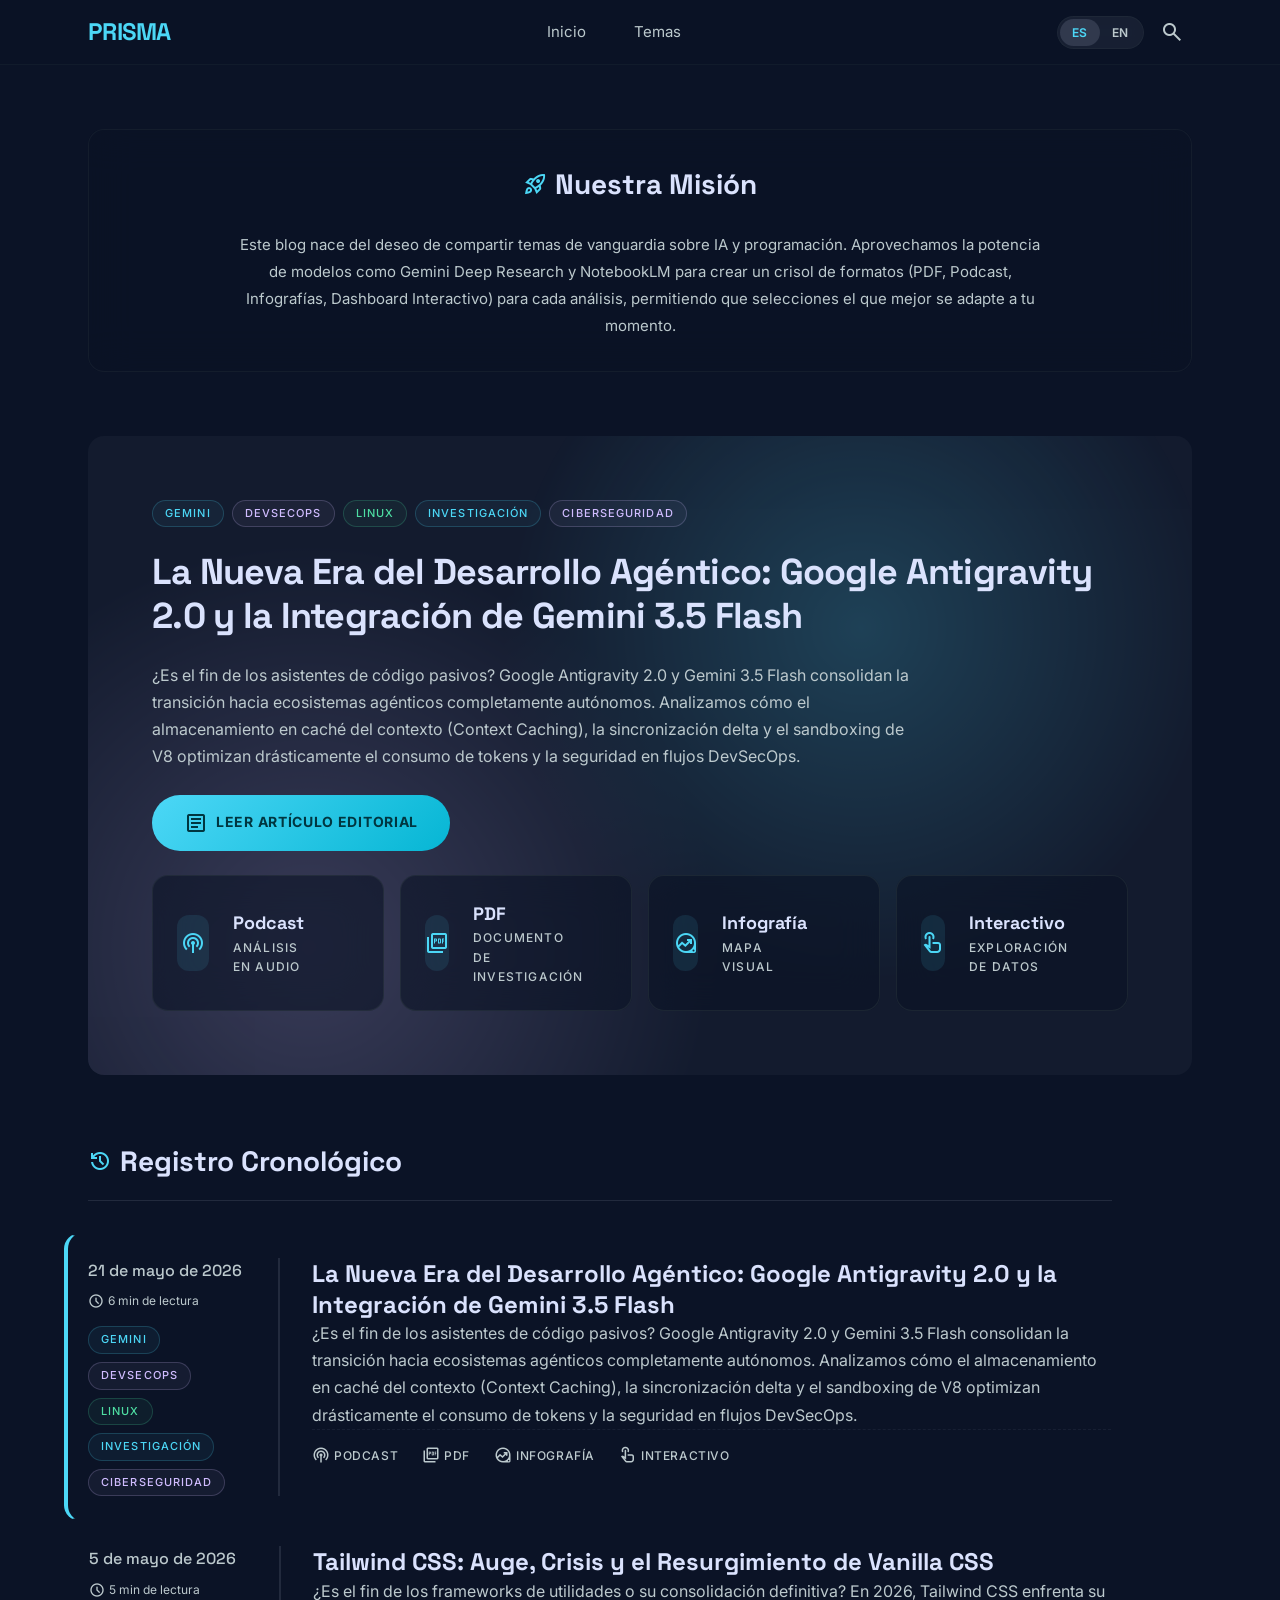
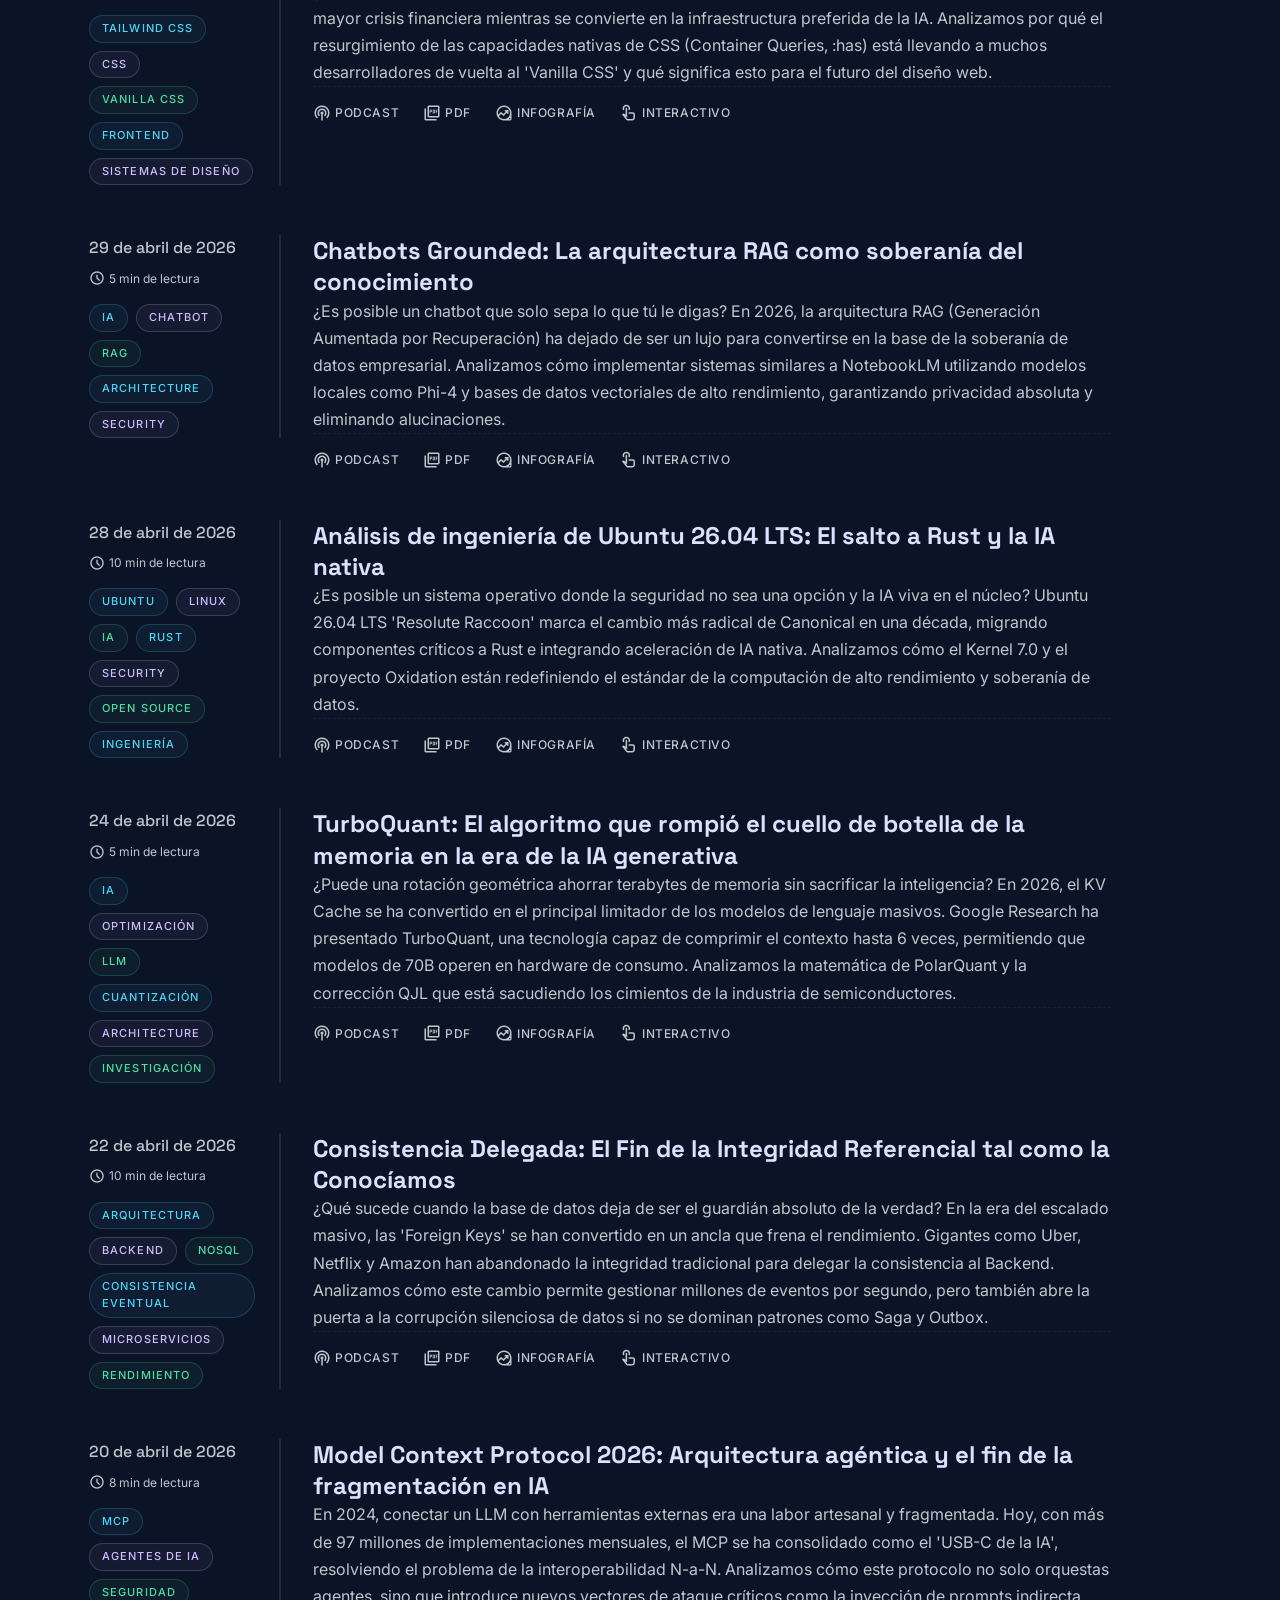
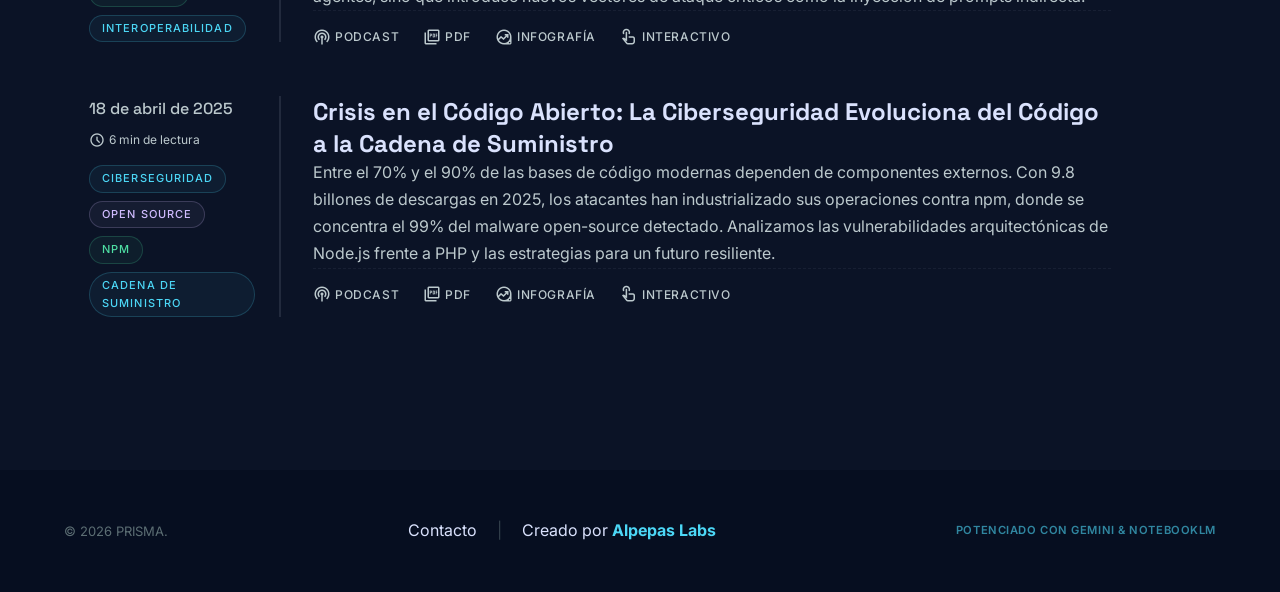
==== commit 59e22250: "feat: add article on Google Antigravity 2.0 and Gemini 3.5 Flash integration with related assets and" ====
--- a/article.html
+++ b/article.html
@@ -40,7 +40,7 @@
   <meta name="theme-color" content="#0a0c10" />
 
   <!-- Core Styles -->
-  <link rel="stylesheet" href="css/styles.css?v=27" />
+  <link rel="stylesheet" href="css/styles.css?v=28" />
   <link href="https://cdnjs.cloudflare.com/ajax/libs/prism/1.29.0/themes/prism-tomorrow.min.css" rel="stylesheet" />
 
   <!-- Markdown Parser -->
@@ -109,7 +109,7 @@
       });
     }
   </script>
-  <script src="js/i18n.js?v=27"></script>
-  <script type="module" src="js/app.js?v=27"></script>
+  <script src="js/i18n.js?v=28"></script>
+  <script type="module" src="js/app.js?v=28"></script>
 </body>
 </html>
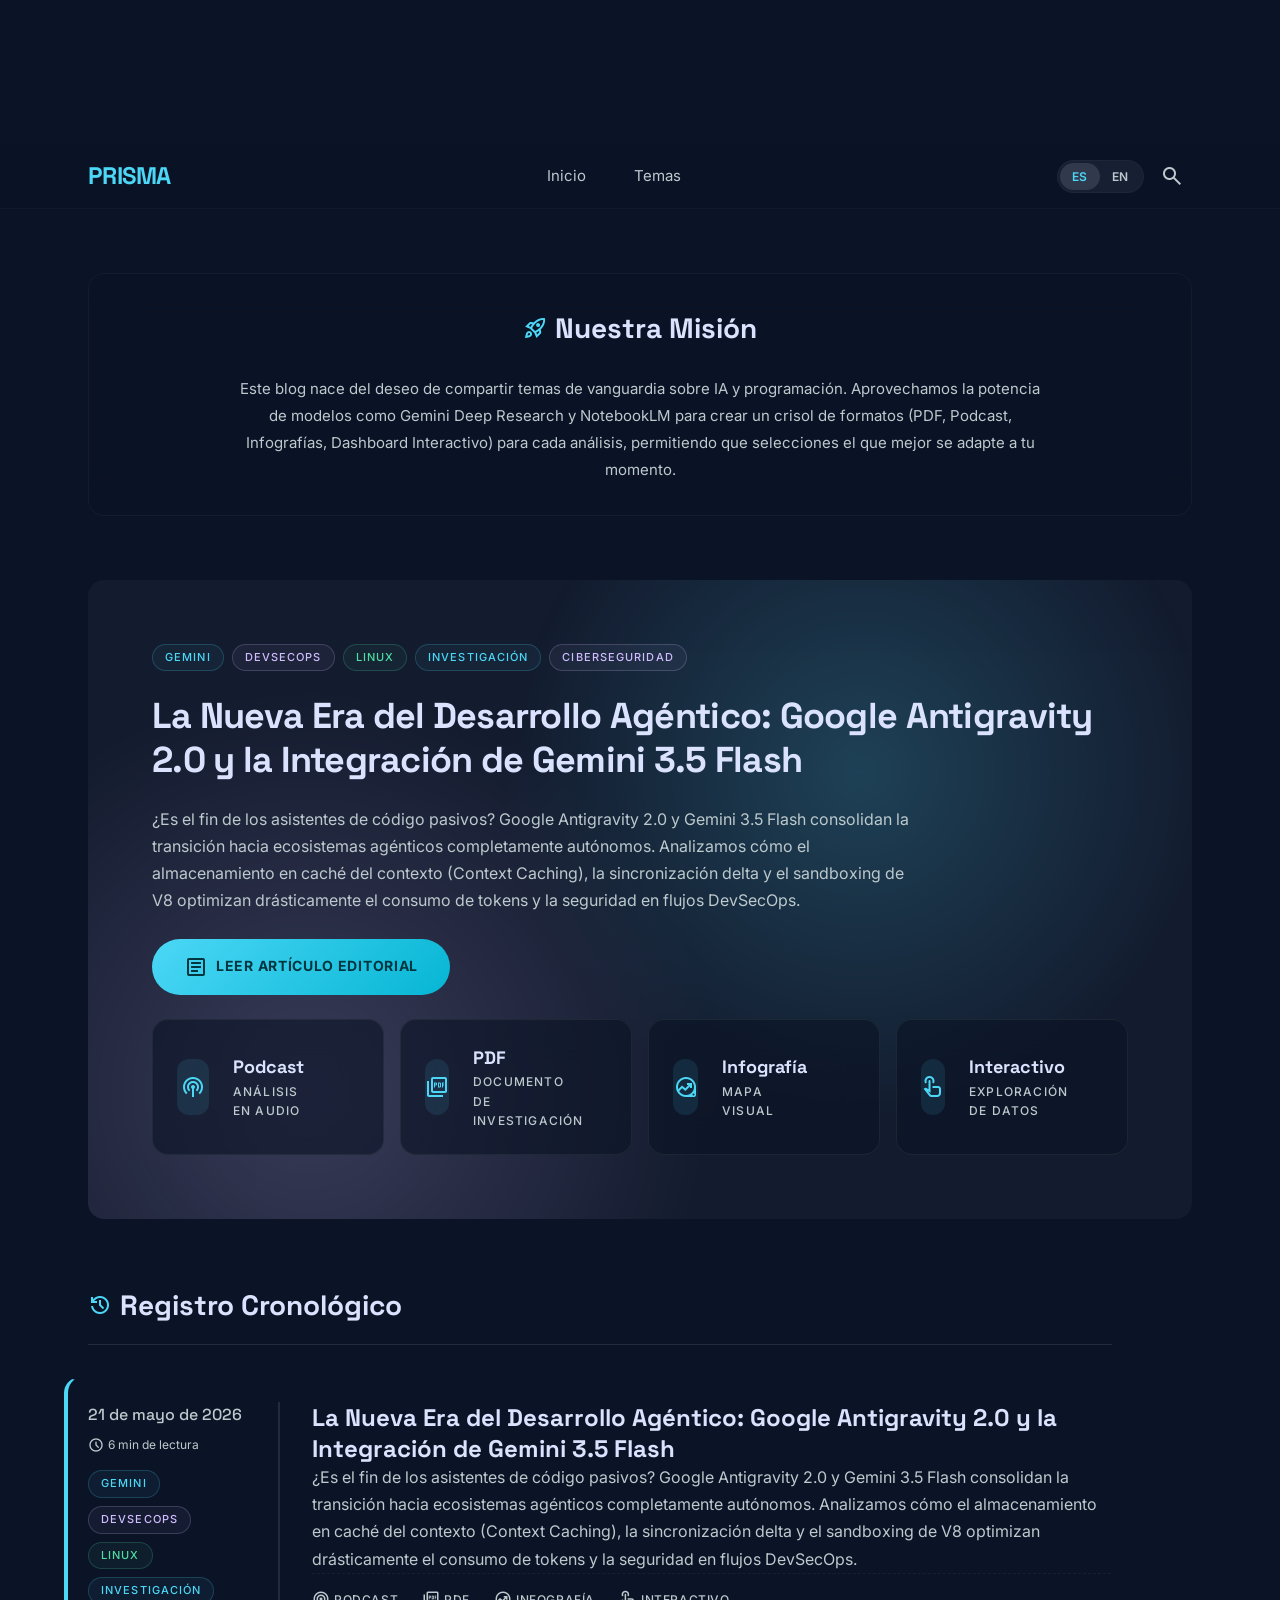
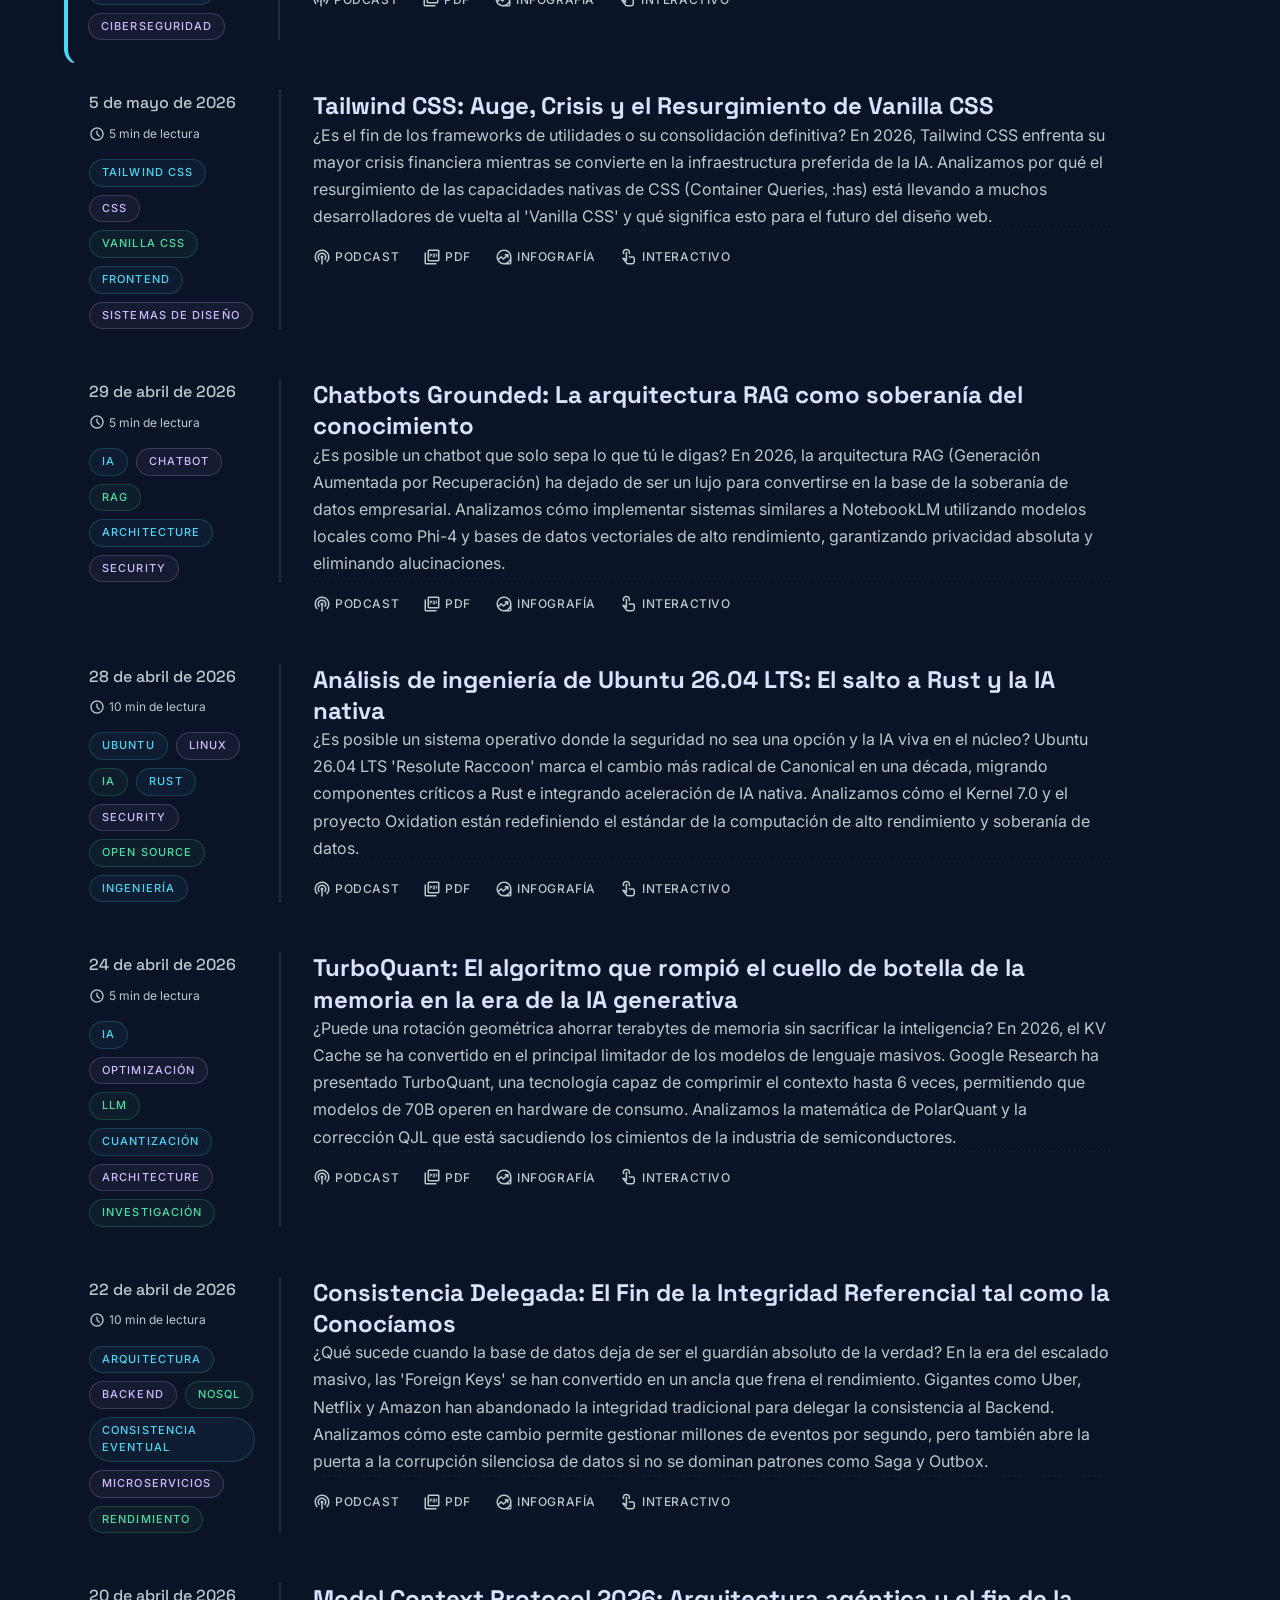
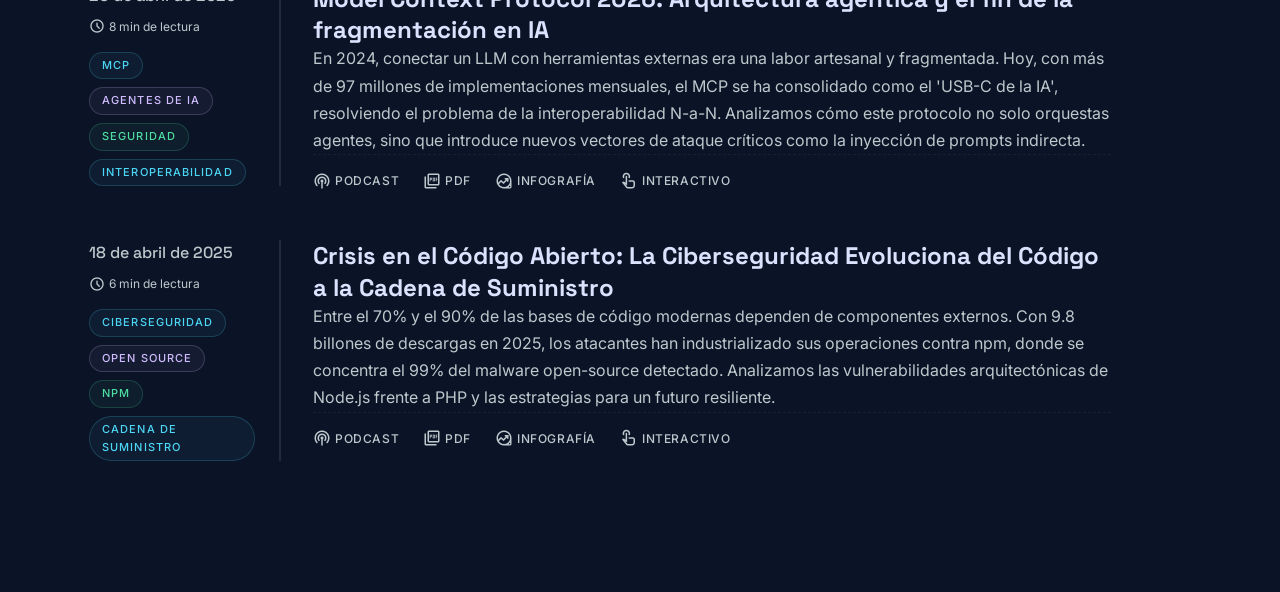
==== commit 4410aa17: "chore: increment asset versions and update sw.js CACHE_VERSION to v29 for effective cache invalidati" ====
--- a/article.html
+++ b/article.html
@@ -40,7 +40,7 @@
   <meta name="theme-color" content="#0a0c10" />
 
   <!-- Core Styles -->
-  <link rel="stylesheet" href="css/styles.css?v=28" />
+  <link rel="stylesheet" href="css/styles.css?v=29" />
   <link href="https://cdnjs.cloudflare.com/ajax/libs/prism/1.29.0/themes/prism-tomorrow.min.css" rel="stylesheet" />
 
   <!-- Markdown Parser -->
@@ -109,7 +109,7 @@
       });
     }
   </script>
-  <script src="js/i18n.js?v=28"></script>
-  <script type="module" src="js/app.js?v=28"></script>
+  <script src="js/i18n.js?v=29"></script>
+  <script type="module" src="js/app.js?v=29"></script>
 </body>
 </html>
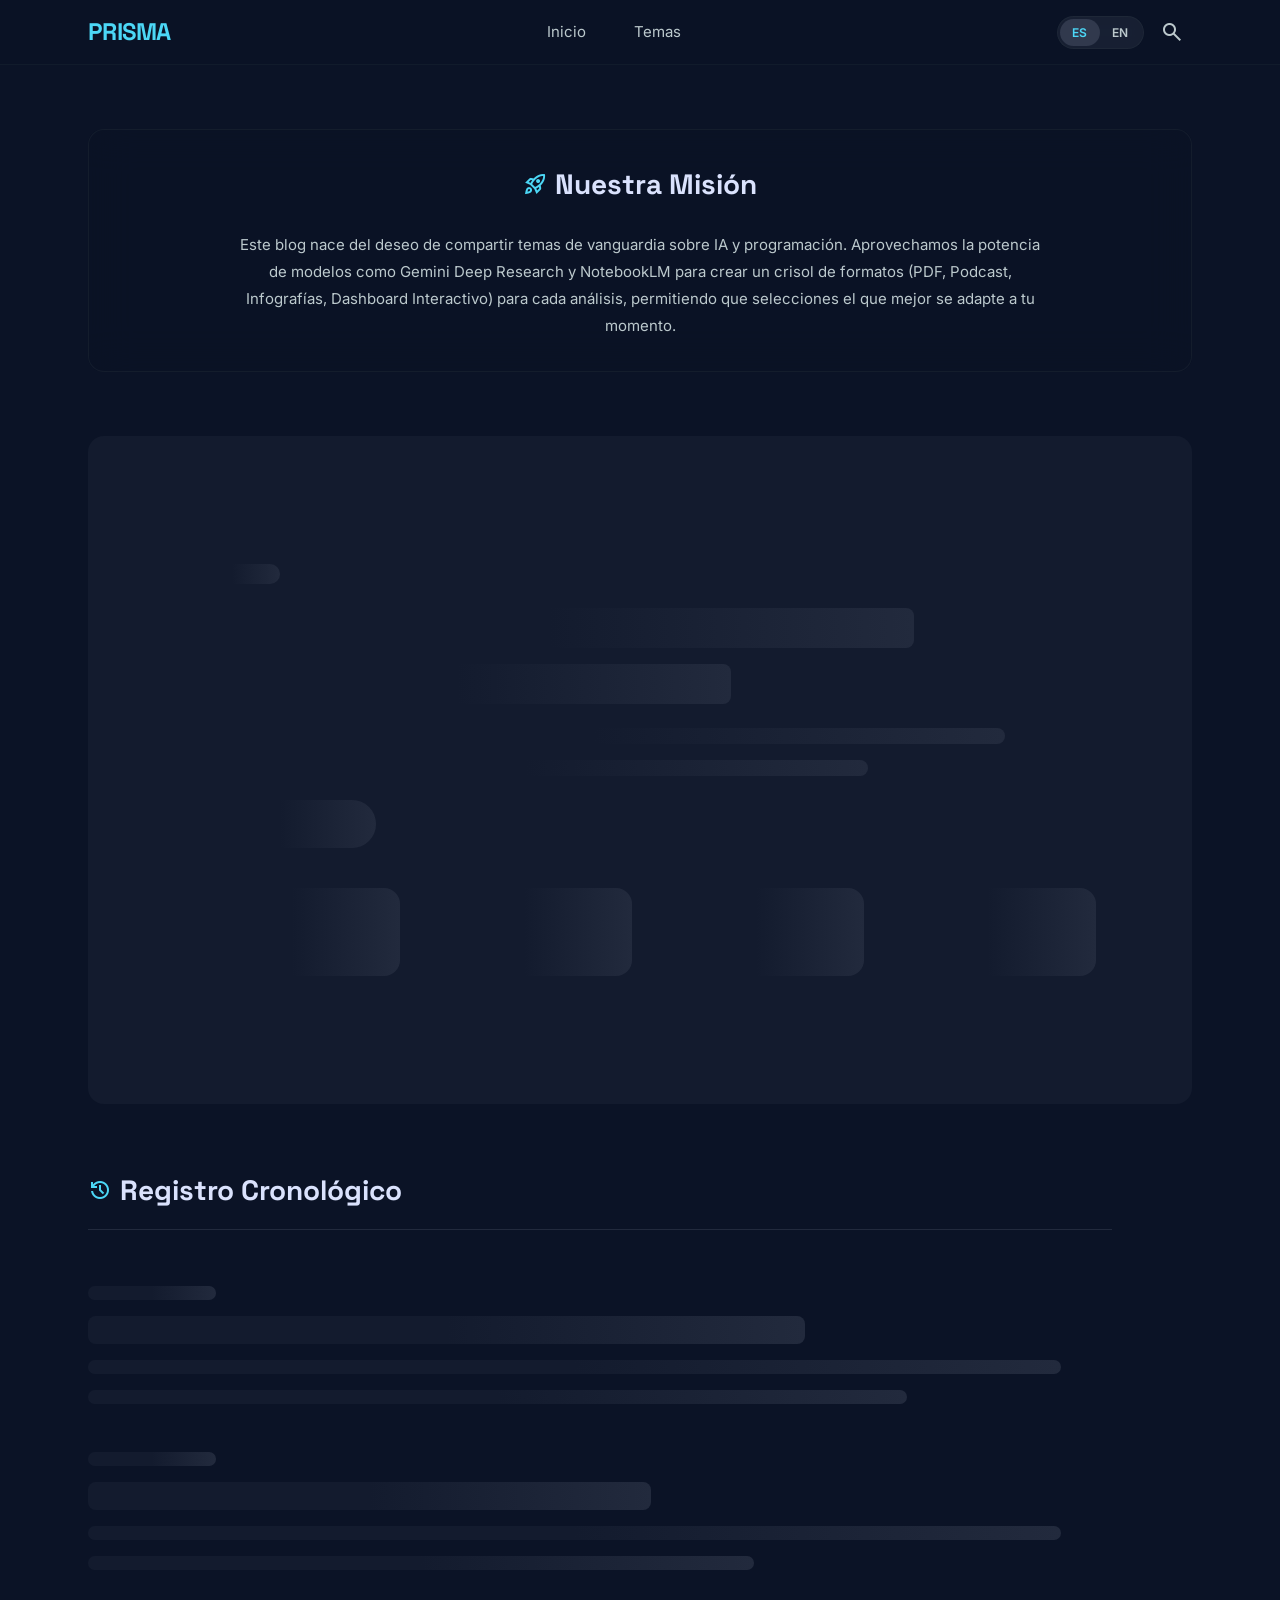
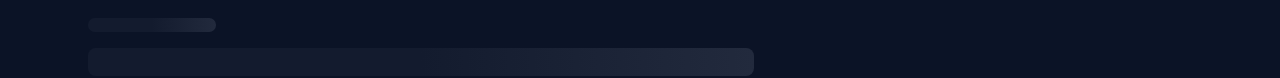
==== commit 9e748dd9: "feat: implement automatic service worker update refresh and improve cache busting strategy" ====
--- a/article.html
+++ b/article.html
@@ -40,7 +40,7 @@
   <meta name="theme-color" content="#0a0c10" />
 
   <!-- Core Styles -->
-  <link rel="stylesheet" href="css/styles.css?v=29" />
+  <link rel="stylesheet" href="css/styles.css?v=30" />
   <link href="https://cdnjs.cloudflare.com/ajax/libs/prism/1.29.0/themes/prism-tomorrow.min.css" rel="stylesheet" />
 
   <!-- Markdown Parser -->
@@ -107,9 +107,18 @@
       window.addEventListener('load', () => {
         navigator.serviceWorker.register('/sw.js').catch(err => console.error('SW error', err));
       });
+      let refreshing = false;
+      const hadController = !!navigator.serviceWorker.controller;
+      navigator.serviceWorker.addEventListener('controllerchange', () => {
+        if (refreshing) return;
+        refreshing = true;
+        if (hadController) {
+          window.location.reload();
+        }
+      });
     }
   </script>
-  <script src="js/i18n.js?v=29"></script>
-  <script type="module" src="js/app.js?v=29"></script>
+  <script src="js/i18n.js?v=30"></script>
+  <script type="module" src="js/app.js?v=30"></script>
 </body>
 </html>
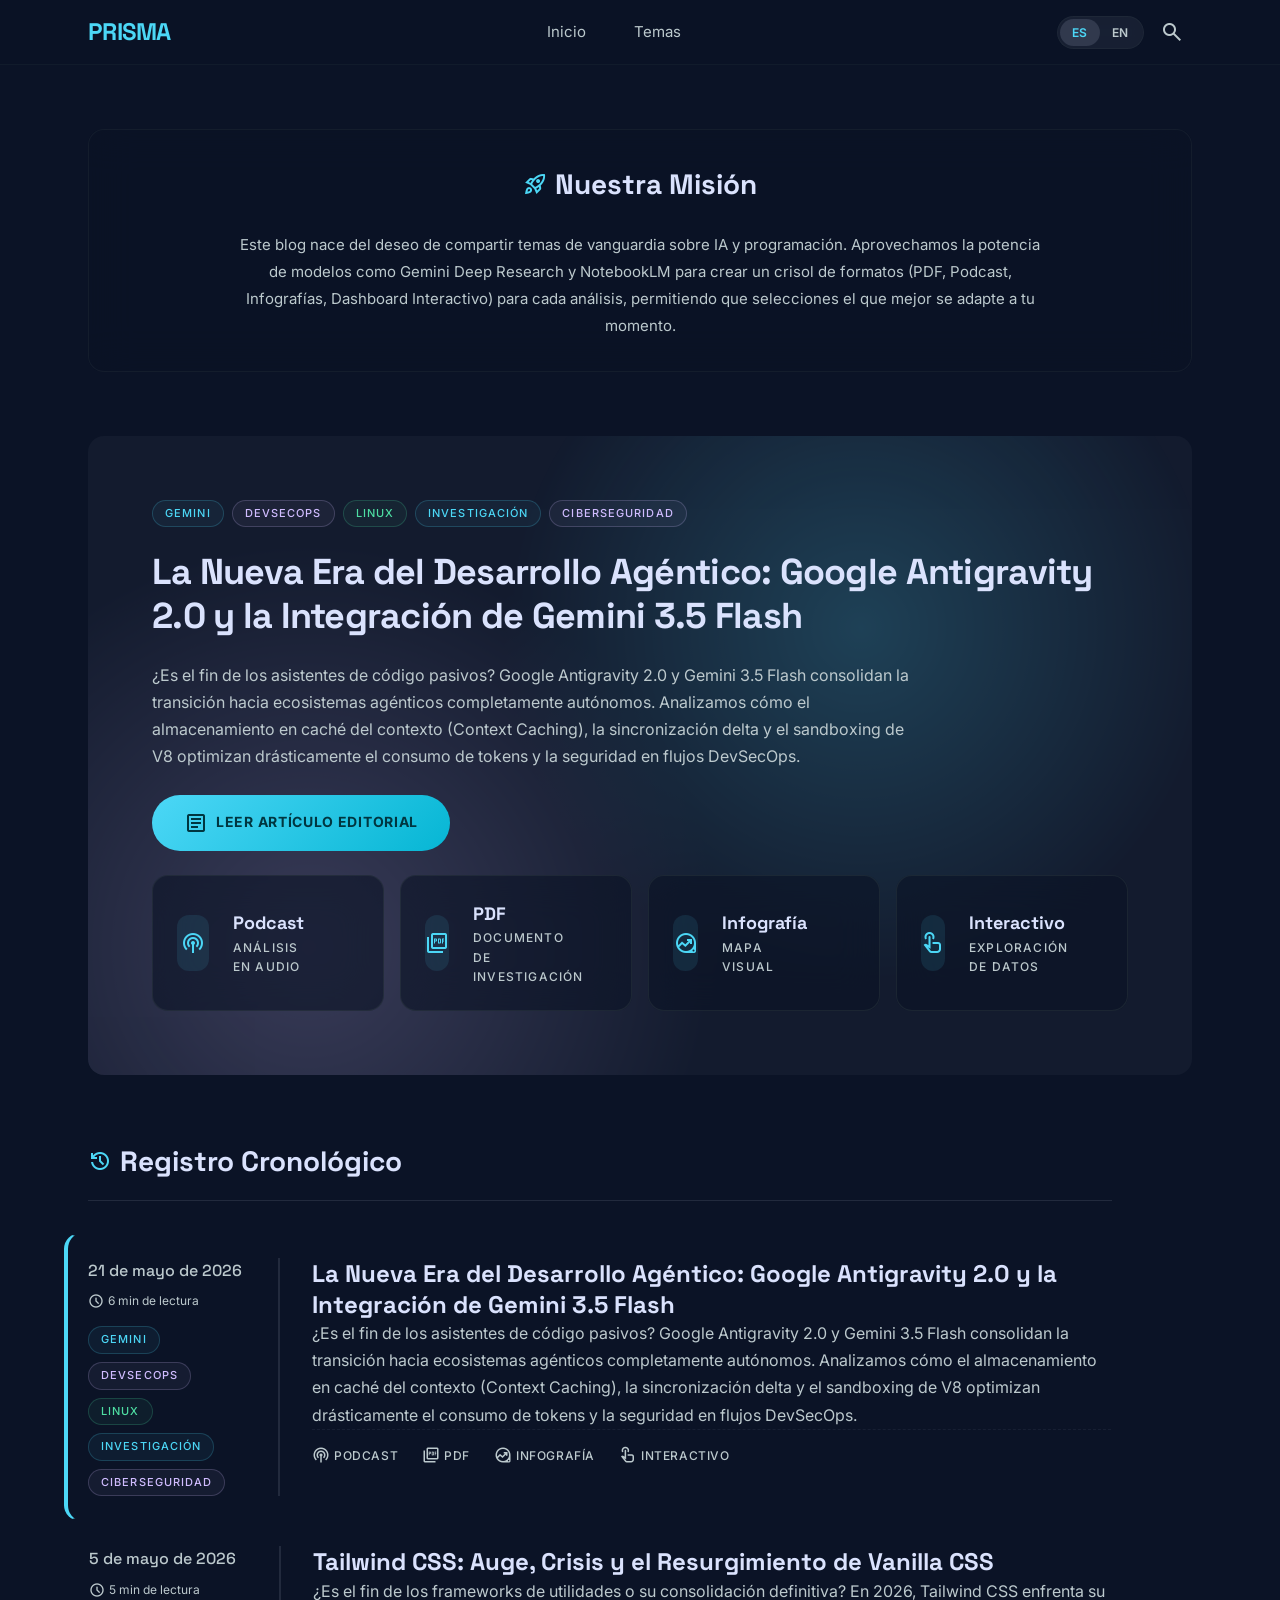
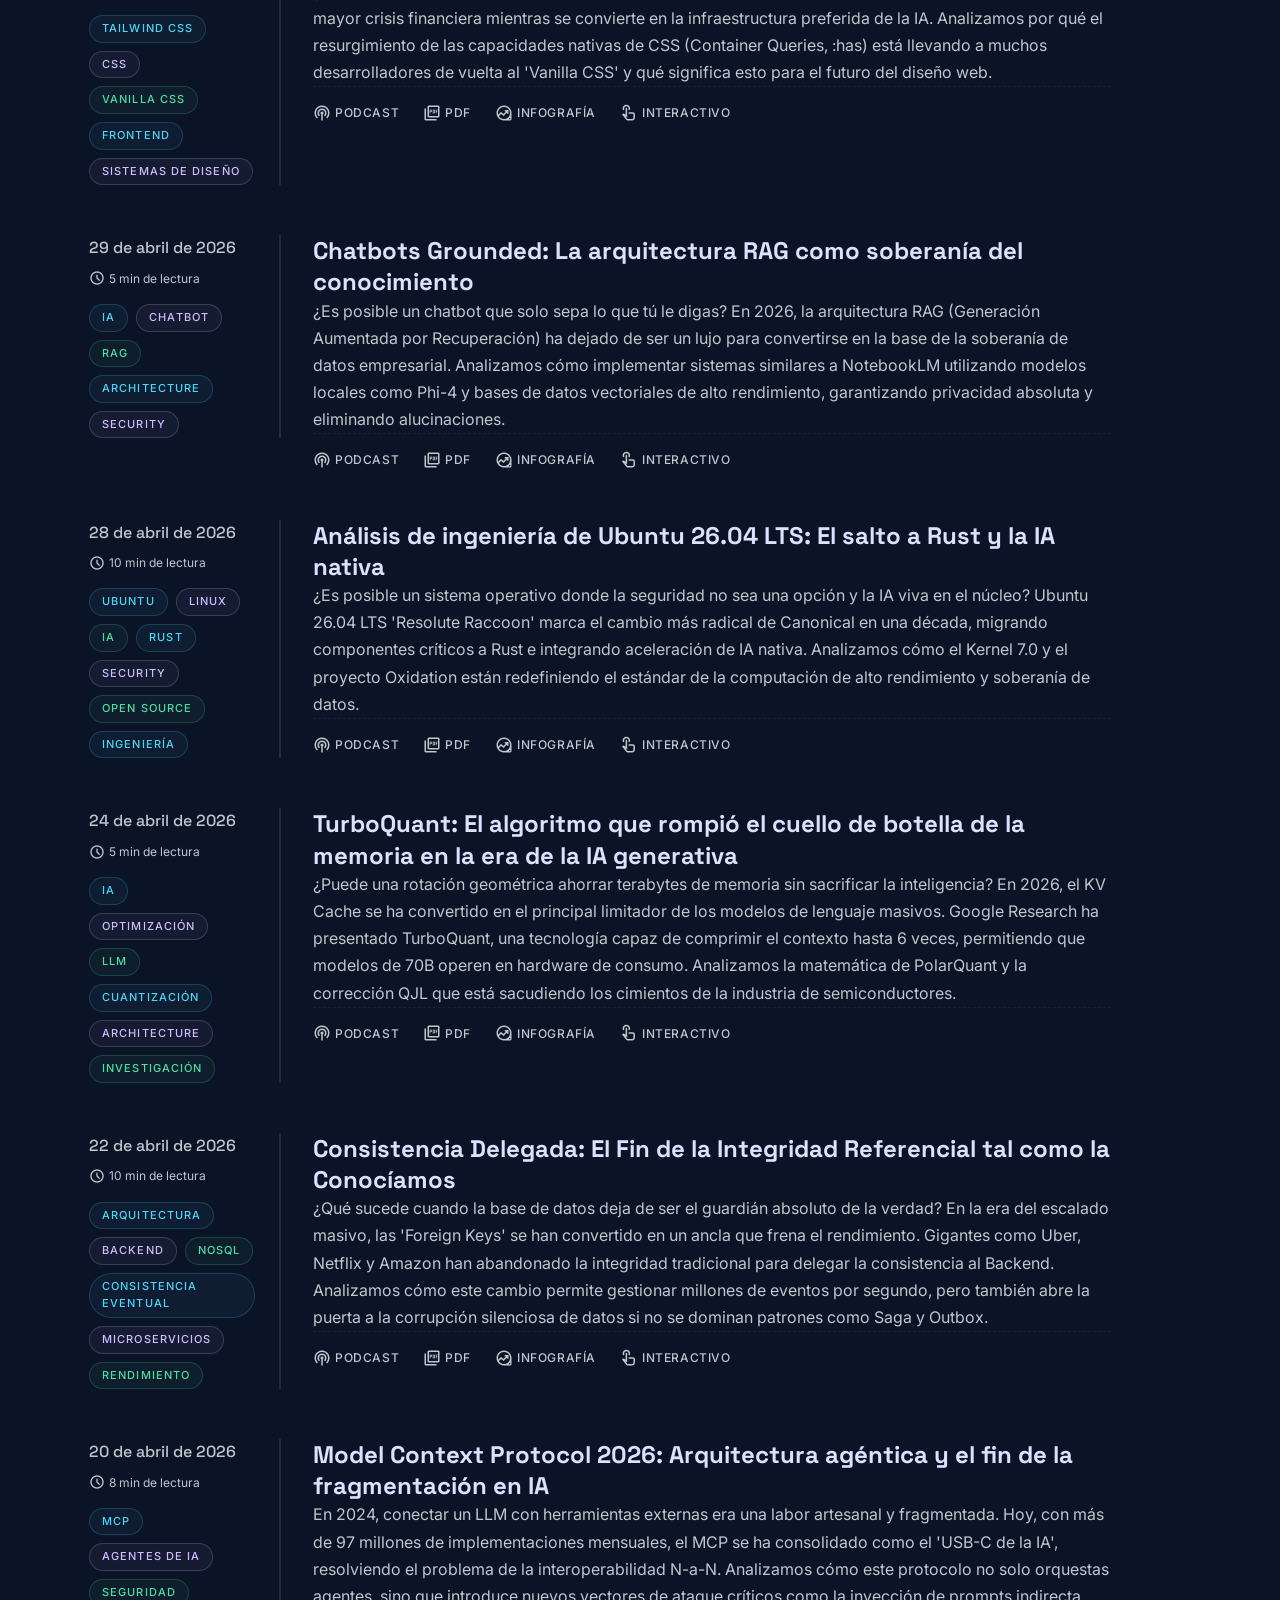
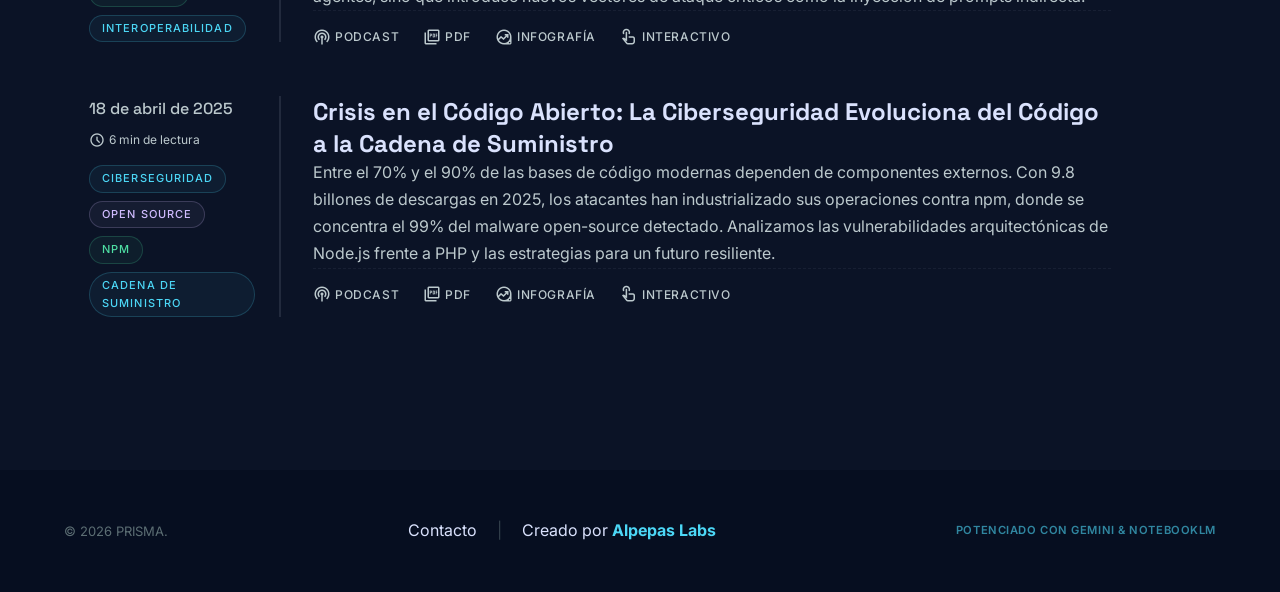
==== commit e6f1b8f9: "refactor: extract service worker registration into external script and update CDN dependencies with " ====
--- a/article.html
+++ b/article.html
@@ -40,15 +40,15 @@
   <meta name="theme-color" content="#0a0c10" />
 
   <!-- Core Styles -->
-  <link rel="stylesheet" href="css/styles.css?v=30" />
-  <link href="https://cdnjs.cloudflare.com/ajax/libs/prism/1.29.0/themes/prism-tomorrow.min.css" rel="stylesheet" />
+  <link rel="stylesheet" href="css/styles.css?v=31" />
+  <link href="https://cdnjs.cloudflare.com/ajax/libs/prism/1.29.0/themes/prism-tomorrow.min.css" rel="stylesheet" integrity="sha384-wFjoQjtV1y5jVHbt0p35Ui8aV8GVpEZkyF99OXWqP/eNJDU93D3Ugxkoyh6Y2I4A" crossorigin="anonymous" referrerpolicy="no-referrer" />
 
   <!-- Markdown Parser -->
-  <script src="https://cdn.jsdelivr.net/npm/marked/marked.min.js"></script>
+  <script src="https://cdn.jsdelivr.net/npm/marked@11.1.1/marked.min.js" integrity="sha384-zbcZAIxlvJtNE3Dp5nxLXdXtXyxwOdnILY1TDPVmKFhl4r4nSUG1r8bcFXGVa4Te" crossorigin="anonymous"></script>
   <!-- Syntax Highlighter -->
-  <script src="https://cdnjs.cloudflare.com/ajax/libs/prism/1.29.0/prism.min.js"></script>
-  <script src="https://cdnjs.cloudflare.com/ajax/libs/prism/1.29.0/components/prism-javascript.min.js"></script>
-  <script src="https://cdnjs.cloudflare.com/ajax/libs/prism/1.29.0/components/prism-php.min.js"></script>
+  <script src="https://cdnjs.cloudflare.com/ajax/libs/prism/1.29.0/prism.min.js" integrity="sha384-06z5D//U/xpvxZHuUz92xBvq3DqBBFi7Up53HRrbV7Jlv7Yvh/MZ7oenfUe9iCEt" crossorigin="anonymous" referrerpolicy="no-referrer"></script>
+  <script src="https://cdnjs.cloudflare.com/ajax/libs/prism/1.29.0/components/prism-javascript.min.js" integrity="sha384-D44bgYYKvaiDh4cOGlj1dbSDpSctn2FSUj118HZGmZEShZcO2v//Q5vvhNy206pp" crossorigin="anonymous" referrerpolicy="no-referrer"></script>
+  <script src="https://cdnjs.cloudflare.com/ajax/libs/prism/1.29.0/components/prism-php.min.js" integrity="sha384-+grZ1BKjM0uVvu5qwWIjfNJct1eZpnnIv7QAo1Qva9uEWA584H7dSk7sZSgwbvT7" crossorigin="anonymous" referrerpolicy="no-referrer"></script>
 </head>
 <body data-page="article">
 
@@ -102,23 +102,8 @@
   <div id="app-footer"></div>
 
   <!-- Scripts -->
-  <script>
-    if ('serviceWorker' in navigator) {
-      window.addEventListener('load', () => {
-        navigator.serviceWorker.register('/sw.js').catch(err => console.error('SW error', err));
-      });
-      let refreshing = false;
-      const hadController = !!navigator.serviceWorker.controller;
-      navigator.serviceWorker.addEventListener('controllerchange', () => {
-        if (refreshing) return;
-        refreshing = true;
-        if (hadController) {
-          window.location.reload();
-        }
-      });
-    }
-  </script>
-  <script src="js/i18n.js?v=30"></script>
-  <script type="module" src="js/app.js?v=30"></script>
+  <script src="js/sw-register.js?v=31"></script>
+  <script src="js/i18n.js?v=31"></script>
+  <script type="module" src="js/app.js?v=31"></script>
 </body>
 </html>
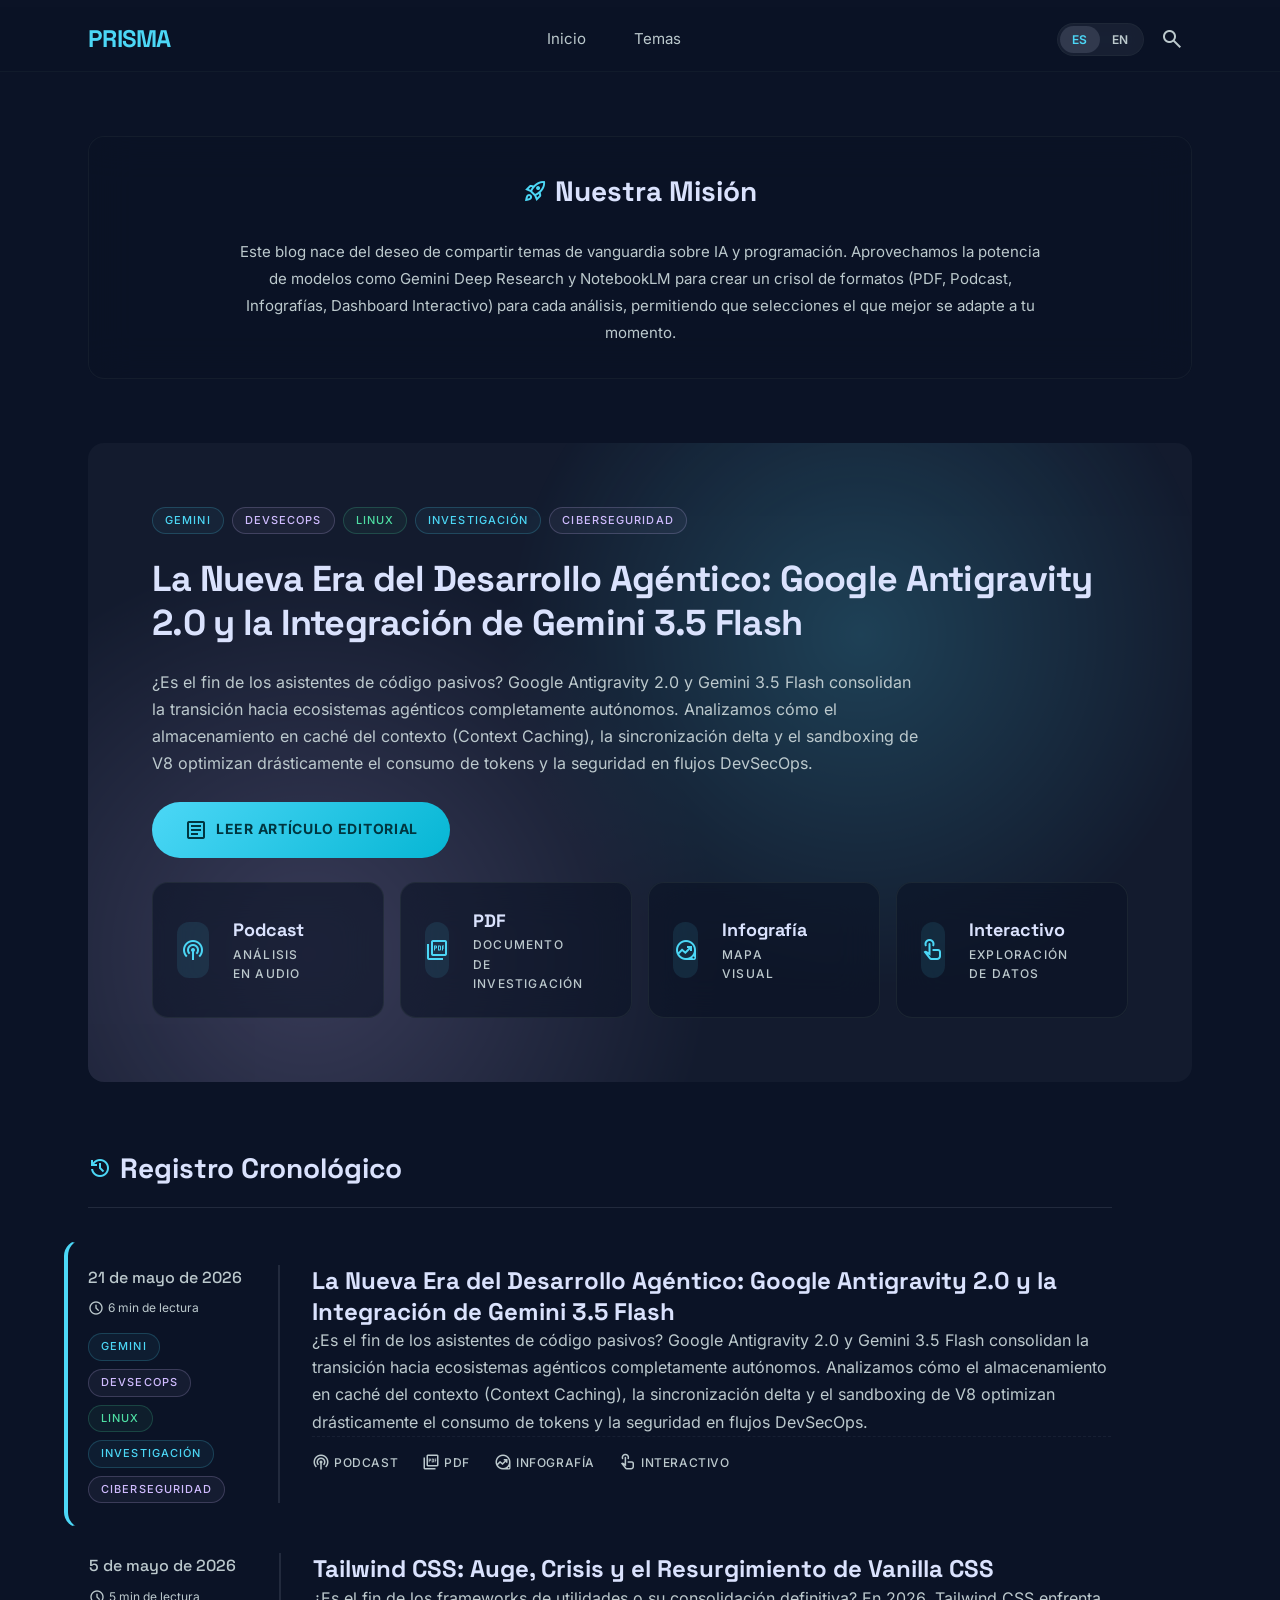
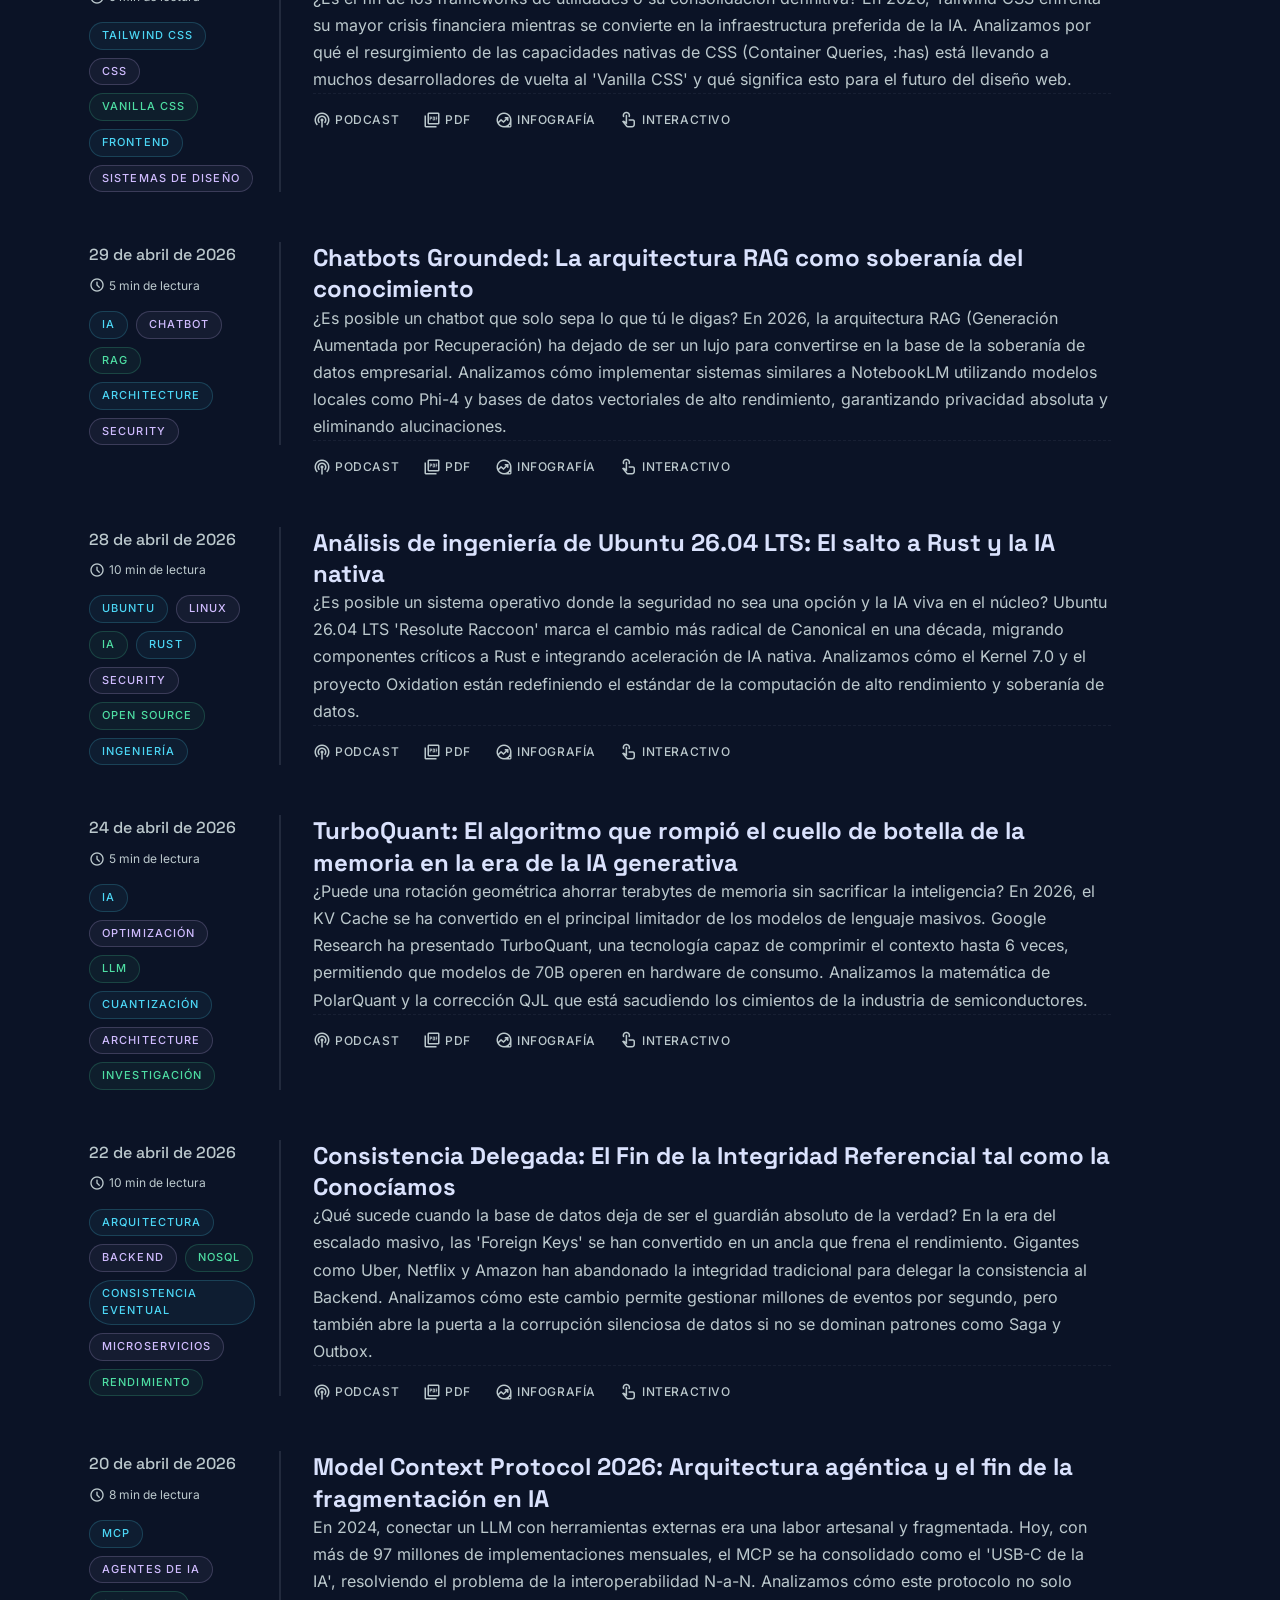
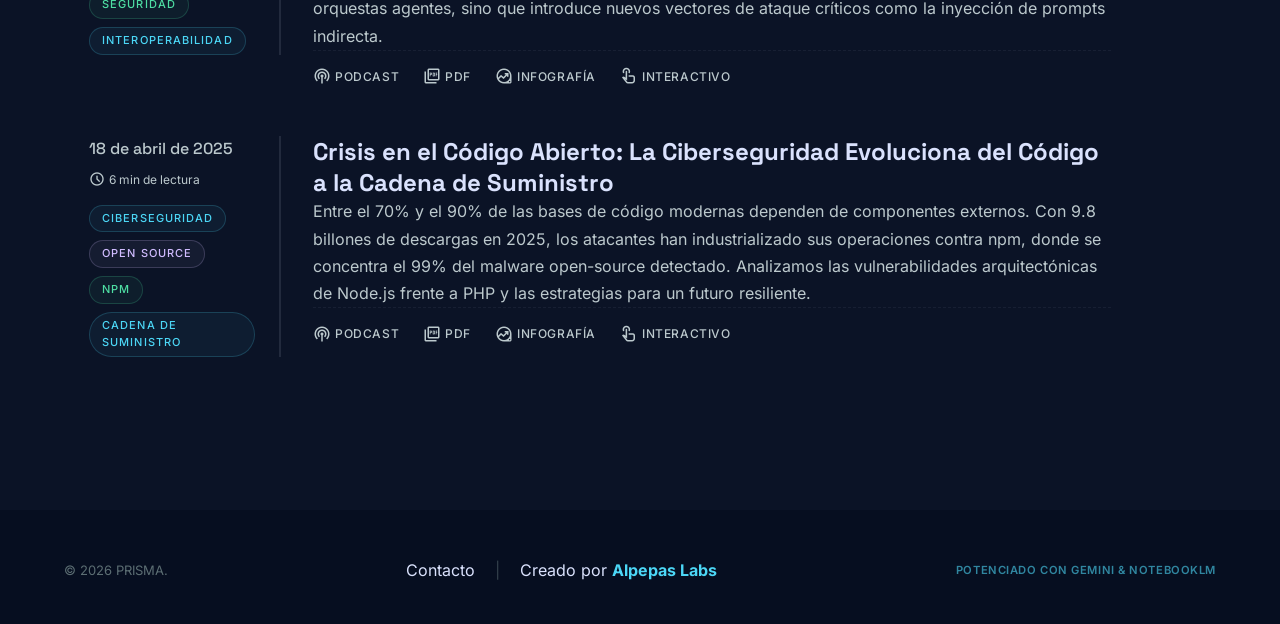
==== commit a6524f1a: "feat: migrate to self-hosted local fonts, update CSP, and increment cache versioning" ====
--- a/article.html
+++ b/article.html
@@ -21,16 +21,7 @@
   <meta name="twitter:description" content="Lee el artículo completo en PRISMA." id="tw-desc" />
   <meta name="twitter:image" content="https://prisma.alpepaslabs.com/assets/logo.png" id="tw-image" />
 
-  <!-- Fonts & Icons -->
-  <link rel="preconnect" href="https://fonts.googleapis.com" />
-  <link rel="preconnect" href="https://fonts.gstatic.com" crossorigin />
-
-  <!-- Fonts -->
-  <link rel="preconnect" href="https://fonts.googleapis.com">
-  <link rel="preconnect" href="https://fonts.gstatic.com" crossorigin>
-  <link href="https://fonts.googleapis.com/css2?family=Inter:wght@400;500;600&family=Space+Grotesk:wght@400;500;600;700&display=swap" rel="stylesheet">
-
-  <link href="https://fonts.googleapis.com/css2?family=Material+Symbols+Outlined:wght,FILL@100..700,0..1&display=swap" rel="stylesheet" />
+  <!-- Fonts loaded locally via css/styles.css -->
 
   <!-- Favicons -->
   <link rel="icon" type="image/png" href="assets/favicon.png?v=1" />
@@ -40,7 +31,7 @@
   <meta name="theme-color" content="#0a0c10" />
 
   <!-- Core Styles -->
-  <link rel="stylesheet" href="css/styles.css?v=31" />
+  <link rel="stylesheet" href="css/styles.css?v=35" />
   <link href="https://cdnjs.cloudflare.com/ajax/libs/prism/1.29.0/themes/prism-tomorrow.min.css" rel="stylesheet" integrity="sha384-wFjoQjtV1y5jVHbt0p35Ui8aV8GVpEZkyF99OXWqP/eNJDU93D3Ugxkoyh6Y2I4A" crossorigin="anonymous" referrerpolicy="no-referrer" />
 
   <!-- Markdown Parser -->
@@ -102,8 +93,8 @@
   <div id="app-footer"></div>
 
   <!-- Scripts -->
-  <script src="js/sw-register.js?v=31"></script>
-  <script src="js/i18n.js?v=31"></script>
-  <script type="module" src="js/app.js?v=31"></script>
+  <script src="js/sw-register.js?v=35"></script>
+  <script src="js/i18n.js?v=35"></script>
+  <script type="module" src="js/app.js?v=35"></script>
 </body>
 </html>
--- a/css/styles.css
+++ b/css/styles.css
@@ -2,7 +2,78 @@
    PRISMA — Design System "The Neon Library"
    ============================================ */
 
-/* --- Google Fonts --- */
+/* --- Local Fonts --- */
+@font-face {
+  font-family: 'Inter';
+  font-style: normal;
+  font-weight: 400;
+  font-display: swap;
+  src: url('../assets/fonts/inter-400-latin.woff2') format('woff2');
+}
+
+@font-face {
+  font-family: 'Inter';
+  font-style: normal;
+  font-weight: 500;
+  font-display: swap;
+  src: url('../assets/fonts/inter-500-latin.woff2') format('woff2');
+}
+
+@font-face {
+  font-family: 'Inter';
+  font-style: normal;
+  font-weight: 600;
+  font-display: swap;
+  src: url('../assets/fonts/inter-600-latin.woff2') format('woff2');
+}
+
+@font-face {
+  font-family: 'Inter';
+  font-style: normal;
+  font-weight: 700;
+  font-display: swap;
+  src: url('../assets/fonts/inter-700-latin.woff2') format('woff2');
+}
+
+@font-face {
+  font-family: 'Space Grotesk';
+  font-style: normal;
+  font-weight: 400;
+  font-display: swap;
+  src: url('../assets/fonts/space-grotesk-400-latin.woff2') format('woff2');
+}
+
+@font-face {
+  font-family: 'Space Grotesk';
+  font-style: normal;
+  font-weight: 500;
+  font-display: swap;
+  src: url('../assets/fonts/space-grotesk-500-latin.woff2') format('woff2');
+}
+
+@font-face {
+  font-family: 'Space Grotesk';
+  font-style: normal;
+  font-weight: 600;
+  font-display: swap;
+  src: url('../assets/fonts/space-grotesk-600-latin.woff2') format('woff2');
+}
+
+@font-face {
+  font-family: 'Space Grotesk';
+  font-style: normal;
+  font-weight: 700;
+  font-display: swap;
+  src: url('../assets/fonts/space-grotesk-700-latin.woff2') format('woff2');
+}
+
+@font-face {
+  font-family: 'Material Symbols Outlined';
+  font-style: normal;
+  font-weight: 100 700;
+  font-display: swap;
+  src: url('../assets/fonts/material-symbols-outlined.woff2') format('woff2');
+}
 
 
 /* --- Design Tokens --- */
@@ -58,6 +129,7 @@
   --font-headline: 'Space Grotesk', sans-serif;
   --font-body: 'Inter', sans-serif;
   --font-label: 'Inter', sans-serif;
+  --font-display: 'Space Grotesk', sans-serif;
 
   /* Spacing */
   --space-xs: 0.25rem;
@@ -784,6 +856,19 @@
 
 /* Material Symbols config */
 .material-symbols-outlined {
+  font-family: 'Material Symbols Outlined';
+  font-weight: normal;
+  font-style: normal;
+  font-size: 24px;
+  line-height: 1;
+  letter-spacing: normal;
+  text-transform: none;
+  display: inline-block;
+  white-space: nowrap;
+  word-wrap: normal;
+  direction: ltr;
+  -webkit-font-feature-settings: 'liga';
+  -webkit-font-smoothing: antialiased;
   font-variation-settings: 'FILL' 0, 'wght' 400, 'GRAD' 0, 'opsz' 24;
 }
 
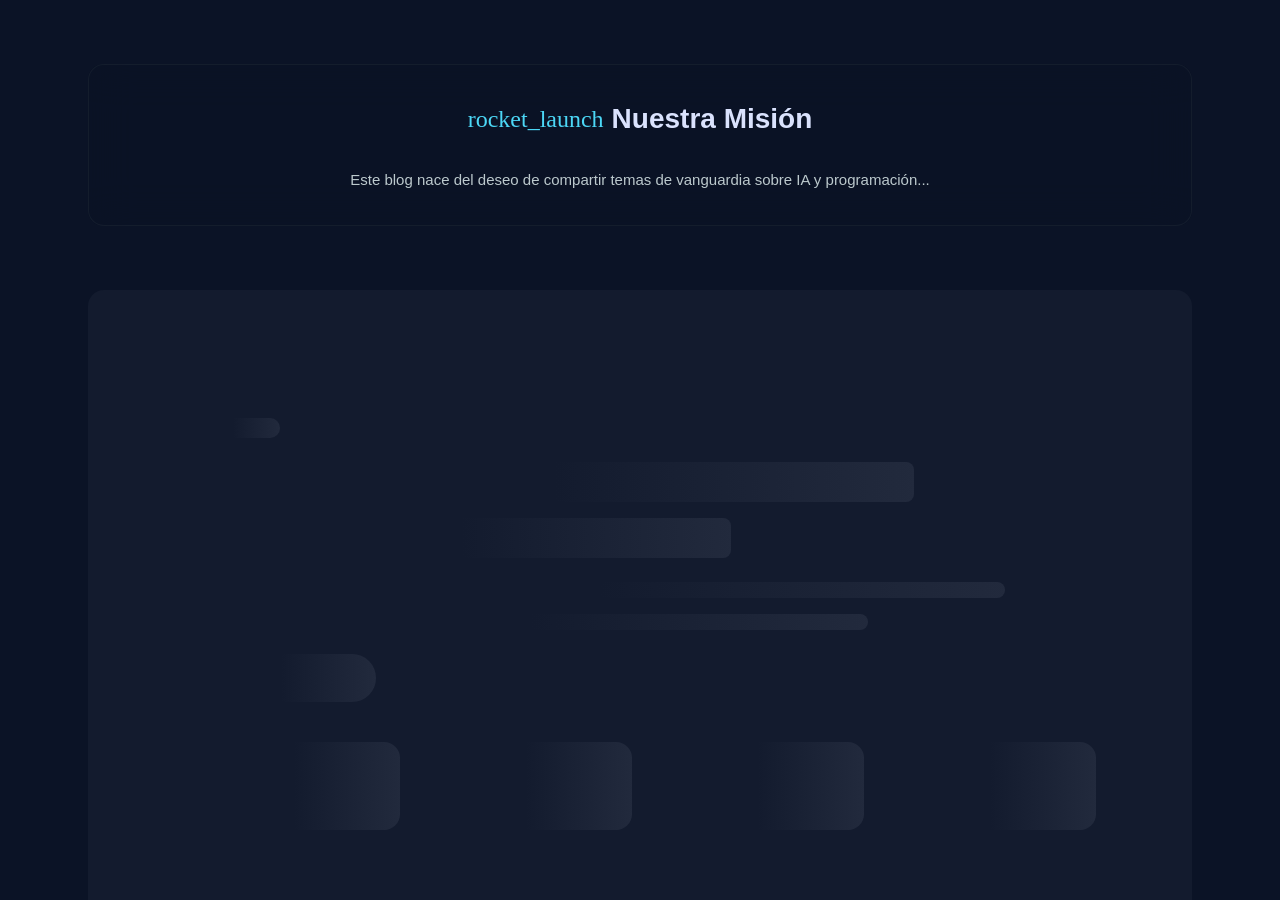
==== commit f7d196a3: "refactor: modularize CSS structure with atomic files and update Service Worker caching strategy" ====
--- a/article.html
+++ b/article.html
@@ -31,7 +31,7 @@
   <meta name="theme-color" content="#0a0c10" />
 
   <!-- Core Styles -->
-  <link rel="stylesheet" href="css/styles.css?v=35" />
+  <link rel="stylesheet" href="css/styles.css?v=38" />
   <link href="https://cdnjs.cloudflare.com/ajax/libs/prism/1.29.0/themes/prism-tomorrow.min.css" rel="stylesheet" integrity="sha384-wFjoQjtV1y5jVHbt0p35Ui8aV8GVpEZkyF99OXWqP/eNJDU93D3Ugxkoyh6Y2I4A" crossorigin="anonymous" referrerpolicy="no-referrer" />
 
   <!-- Markdown Parser -->
@@ -93,8 +93,8 @@
   <div id="app-footer"></div>
 
   <!-- Scripts -->
-  <script src="js/sw-register.js?v=35"></script>
-  <script src="js/i18n.js?v=35"></script>
-  <script type="module" src="js/app.js?v=35"></script>
+  <script src="js/sw-register.js?v=38"></script>
+  <script src="js/i18n.js?v=38"></script>
+  <script type="module" src="js/app.js?v=38"></script>
 </body>
 </html>
--- a/css/styles.css
+++ b/css/styles.css
@@ -2,2819 +2,9 @@
    PRISMA — Design System "The Neon Library"
    ============================================ */
 
-/* --- Local Fonts --- */
-@font-face {
-  font-family: 'Inter';
-  font-style: normal;
-  font-weight: 400;
-  font-display: swap;
-  src: url('../assets/fonts/inter-400-latin.woff2') format('woff2');
-}
-
-@font-face {
-  font-family: 'Inter';
-  font-style: normal;
-  font-weight: 500;
-  font-display: swap;
-  src: url('../assets/fonts/inter-500-latin.woff2') format('woff2');
-}
-
-@font-face {
-  font-family: 'Inter';
-  font-style: normal;
-  font-weight: 600;
-  font-display: swap;
-  src: url('../assets/fonts/inter-600-latin.woff2') format('woff2');
-}
-
-@font-face {
-  font-family: 'Inter';
-  font-style: normal;
-  font-weight: 700;
-  font-display: swap;
-  src: url('../assets/fonts/inter-700-latin.woff2') format('woff2');
-}
-
-@font-face {
-  font-family: 'Space Grotesk';
-  font-style: normal;
-  font-weight: 400;
-  font-display: swap;
-  src: url('../assets/fonts/space-grotesk-400-latin.woff2') format('woff2');
-}
-
-@font-face {
-  font-family: 'Space Grotesk';
-  font-style: normal;
-  font-weight: 500;
-  font-display: swap;
-  src: url('../assets/fonts/space-grotesk-500-latin.woff2') format('woff2');
-}
-
-@font-face {
-  font-family: 'Space Grotesk';
-  font-style: normal;
-  font-weight: 600;
-  font-display: swap;
-  src: url('../assets/fonts/space-grotesk-600-latin.woff2') format('woff2');
-}
-
-@font-face {
-  font-family: 'Space Grotesk';
-  font-style: normal;
-  font-weight: 700;
-  font-display: swap;
-  src: url('../assets/fonts/space-grotesk-700-latin.woff2') format('woff2');
-}
-
-@font-face {
-  font-family: 'Material Symbols Outlined';
-  font-style: normal;
-  font-weight: 100 700;
-  font-display: swap;
-  src: url('../assets/fonts/material-symbols-outlined.woff2') format('woff2');
-}
-
-
-/* --- Design Tokens --- */
-:root {
-  /* Colors - Foundation */
-  --background: #0b1326;
-  --surface: #0b1326;
-  --surface-dim: #0b1326;
-  --surface-container-lowest: #060e20;
-  --surface-container-low: #131b2e;
-  --surface-container: #171f33;
-  --surface-container-high: #222a3d;
-  --surface-container-highest: #2d3449;
-  --surface-bright: #31394d;
-  --surface-variant: #2d3449;
-
-  /* Colors - Accents */
-  --primary: #4cd7f6;           /* Cyan Spark */
-  --primary-container: #06b6d4;
-  --on-primary: #003640;
-  --on-primary-container: #00424f;
-
-  --secondary: #d0bcff;         /* Electric Orchid */
-  --secondary-container: #571bc1;
-  --on-secondary: #3c0091;
-
-  --tertiary: #4edea3;          /* Code Emerald */
-  --tertiary-container: #1bbd85;
-  --on-tertiary: #003824;
-
-  /* Colors - Text */
-  --on-surface: #dae2fd;
-  --on-surface-variant: #bcc9cd;
-  --on-background: #dae2fd;
-
-  /* Colors - Utility */
-  --outline: #5c6e73;
-  --outline-variant: #3d494c;
-  
-  --error: #ffb4ab;
-  --on-error: #690005;
-  --success: #2dd4bf;
-  --on-success: #003730;
-  --warning: #fde68a;
-  --on-warning: #453700;
-  --error-container: #93000a;
-  --inverse-surface: #dae2fd;
-  --inverse-on-surface: #283044;
-  --inverse-primary: #00687a;
-  --surface-tint: #4cd7f6;
-
-  /* Typography */
-  --font-headline: 'Space Grotesk', sans-serif;
-  --font-body: 'Inter', sans-serif;
-  --font-label: 'Inter', sans-serif;
-  --font-display: 'Space Grotesk', sans-serif;
-
-  /* Spacing */
-  --space-xs: 0.25rem;
-  --space-sm: 0.5rem;
-  --space-md: 1rem;
-  --space-lg: 1.5rem;
-  --space-xl: 2rem;
-  --space-2xl: 3rem;
-  --space-3xl: 4rem;
-
-  /* Text Sizes */
-  --text-xs: 0.75rem;
-  --text-sm: 0.875rem;
-  --text-base: 1rem;
-  --text-lg: 1.125rem;
-  --text-xl: 1.25rem;
-  --text-2xl: 1.5rem;
-  --text-3xl: 1.875rem;
-  --text-4xl: 2.25rem;
-
-  /* Border Radius */
-  --radius-sm: 0.25rem;
-  --radius-md: 0.5rem;
-  --radius-lg: 0.75rem;
-  --radius-xl: 1rem;
-  --radius-full: 9999px;
-
-  /* Shadows */
-  --shadow-ambient: 0 20px 40px rgba(6, 14, 32, 0.4);
-  --shadow-glow-primary: 0 0 20px rgba(76, 215, 246, 0.4);
-  --shadow-glow-primary-subtle: 0 0 20px rgba(76, 215, 246, 0.15);
-
-  /* Transitions */
-  --transition-fast: 150ms ease;
-  --transition-normal: 300ms ease;
-  --transition-slow: 500ms ease;
-
-  /* Layout */
-  --max-width: 72rem;
-  --header-height: 4rem;
-}
-
-/* --- Reset & Base --- */
-*,
-*::before,
-*::after {
-  box-sizing: border-box;
-  margin: 0;
-  padding: 0;
-}
-
-html {
-  scroll-behavior: smooth;
-  -webkit-font-smoothing: antialiased;
-  -moz-osx-font-smoothing: grayscale;
-}
-
-body {
-  font-family: var(--font-body);
-  background-color: var(--background);
-  color: var(--on-surface);
-  min-height: 100vh;
-  display: flex;
-  flex-direction: column;
-  line-height: 1.6;
-  overflow-x: hidden;
-}
-
-::selection {
-  background-color: rgba(6, 182, 212, 0.3);
-  color: var(--primary);
-}
-
-a {
-  color: inherit;
-  text-decoration: none;
-}
-
-img {
-  max-width: 100%;
-  height: auto;
-  display: block;
-}
-
-button {
-  font-family: inherit;
-  cursor: pointer;
-  border: none;
-  background: none;
-  color: inherit;
-}
-
-ul, ol {
-  list-style: none;
-}
-
-/* --- Reading Progress Bar --- */
-.reading-progress {
-  position: fixed;
-  top: 0;
-  left: 0;
-  width: 0%;
-  height: 3px;
-  background: linear-gradient(90deg, var(--primary), var(--secondary));
-  z-index: 1000;
-  transition: width 50ms linear;
-}
-
-/* --- Header --- */
-.site-header {
-  position: sticky;
-  top: 0;
-  z-index: 100;
-  background-color: rgba(11, 19, 38, 0.8);
-  backdrop-filter: blur(20px);
-  -webkit-backdrop-filter: blur(20px);
-  border-bottom: 1px solid rgba(61, 73, 76, 0.15);
-}
-
-.header-inner {
-  display: flex;
-  justify-content: space-between;
-  align-items: center;
-  padding: var(--space-md) var(--space-lg);
-  max-width: var(--max-width);
-  margin: 0 auto;
-  width: 100%;
-  height: var(--header-height);
-}
-
-.site-logo {
-  font-family: var(--font-headline);
-  font-size: 1.5rem;
-  font-weight: 700;
-  color: var(--primary);
-  letter-spacing: -0.03em;
-}
-
-/* Desktop Nav */
-.nav-desktop {
-  display: none;
-  gap: var(--space-xl);
-  align-items: center;
-}
-
-.nav-link {
-  font-family: var(--font-body);
-  font-size: 0.9375rem;
-  color: var(--on-surface-variant);
-  padding: var(--space-xs) var(--space-sm);
-  border-radius: var(--radius-md);
-  transition: color var(--transition-normal), background-color var(--transition-normal);
-  position: relative;
-}
-
-.nav-link:hover,
-.nav-link.active {
-  color: var(--primary);
-}
-
-.nav-link.active::after {
-  content: '';
-  position: absolute;
-  bottom: -2px;
-  left: var(--space-sm);
-  right: var(--space-sm);
-  height: 2px;
-  background-color: var(--primary);
-  border-radius: var(--radius-full);
-}
-
-/* Header Actions */
-.header-actions {
-  display: flex;
-  align-items: center;
-  gap: var(--space-sm);
-}
-
-/* Language Switcher - Glass Pill */
-.lang-switcher {
-  display: flex;
-  align-items: center;
-  background-color: rgba(34, 42, 61, 0.6);
-  backdrop-filter: blur(10px);
-  border-radius: var(--radius-full);
-  padding: 2px;
-  border: 1px solid rgba(61, 73, 76, 0.2);
-}
-
-.lang-btn {
-  font-family: var(--font-label);
-  font-size: 0.75rem;
-  font-weight: 600;
-  letter-spacing: 0.05em;
-  padding: 0.375rem 0.75rem;
-  border-radius: var(--radius-full);
-  color: var(--on-surface-variant);
-  transition: all var(--transition-fast);
-}
-
-.lang-btn.active {
-  background-color: var(--surface-bright);
-  color: var(--primary);
-}
-
-.lang-btn:hover:not(.active) {
-  color: var(--on-surface);
-}
-
-/* Icon Button */
-.icon-btn {
-  display: flex;
-  align-items: center;
-  justify-content: center;
-  width: 2.5rem;
-  height: 2.5rem;
-  border-radius: var(--radius-full);
-  color: var(--on-surface-variant);
-  transition: all var(--transition-normal);
-}
-
-.icon-btn:hover {
-  color: var(--primary);
-  background-color: var(--surface-container-high);
-}
-
-/* Hamburger Menu */
-.hamburger {
-  display: flex;
-  flex-direction: column;
-  gap: 5px;
-  width: 24px;
-  cursor: pointer;
-  z-index: 200;
-}
-
-.hamburger span {
-  display: block;
-  width: 100%;
-  height: 2px;
-  background-color: var(--on-surface-variant);
-  border-radius: 2px;
-  transition: all var(--transition-normal);
-}
-
-.hamburger.open span:nth-child(1) {
-  transform: rotate(45deg) translate(5px, 5px);
-}
-
-.hamburger.open span:nth-child(2) {
-  opacity: 0;
-}
-
-.hamburger.open span:nth-child(3) {
-  transform: rotate(-45deg) translate(5px, -5px);
-}
-
-/* Mobile Nav Overlay */
-.nav-mobile {
-  display: none;
-  position: fixed;
-  inset: 0;
-  background-color: rgba(11, 19, 38, 0.95);
-  backdrop-filter: blur(20px);
-  z-index: 150;
-  flex-direction: column;
-  justify-content: center;
-  align-items: center;
-  gap: var(--space-2xl);
-}
-
-.nav-mobile.open {
-  display: flex;
-}
-
-.nav-mobile .nav-link {
-  font-family: var(--font-headline);
-  font-size: 2rem;
-  font-weight: 600;
-}
-
-/* --- Main Content --- */
-.site-main {
-  flex-grow: 1;
-  width: 100%;
-  max-width: var(--max-width);
-  margin: 0 auto;
-  padding: var(--space-2xl) var(--space-lg);
-}
-
-/* --- Hero Section --- */
-.hero {
-  position: relative;
-  border-radius: var(--radius-xl);
-  overflow: hidden;
-  background-color: var(--surface-container-low);
-  padding: var(--space-3xl) var(--space-xl);
-  display: flex;
-  flex-direction: column;
-  gap: var(--space-2xl);
-  isolation: isolate;
-  margin-bottom: var(--space-3xl);
-}
-
-.hero-bg {
-  position: absolute;
-  inset: 0;
-  z-index: -1;
-  opacity: 0.2;
-  pointer-events: none;
-  background-image:
-    radial-gradient(circle at 70% 30%, var(--primary) 0%, transparent 40%),
-    radial-gradient(circle at 20% 80%, var(--secondary) 0%, transparent 40%);
-}
-
-.hero-content {
-  flex: 1;
-  display: flex;
-  flex-direction: column;
-  gap: var(--space-lg);
-}
-
-.hero-formats {
-  display: flex;
-  flex-direction: column;
-  gap: var(--space-md);
-}
-
-.hero-title {
-  font-family: var(--font-headline);
-  font-size: clamp(1.5rem, 3.5vw, 2.25rem);
-  font-weight: 700;
-  letter-spacing: -0.02em;
-  line-height: 1.2;
-  color: var(--on-surface);
-}
-
-.hero-title .gradient-text {
-  background: linear-gradient(135deg, var(--primary), var(--secondary));
-  -webkit-background-clip: text;
-  background-clip: text;
-  -webkit-text-fill-color: transparent;
-}
-
-.hero-summary {
-  font-size: 1rem;
-  color: var(--on-surface-variant);
-  line-height: 1.7;
-  max-width: 48rem;
-}
-
-/* Tags */
-.tags {
-  display: flex;
-  flex-wrap: wrap;
-  gap: var(--space-sm);
-}
-
-.tag {
-  font-family: var(--font-label);
-  font-size: 0.6875rem;
-  font-weight: 500;
-  letter-spacing: 0.1em;
-  text-transform: uppercase;
-  padding: 0.25rem 0.75rem;
-  border-radius: var(--radius-full);
-  border: 1px solid;
-  transition: all var(--transition-normal);
-}
-
-.tag--primary {
-  color: var(--primary);
-  border-color: rgba(76, 215, 246, 0.2);
-  background-color: rgba(76, 215, 246, 0.05);
-}
-
-.tag--secondary {
-  color: var(--secondary);
-  border-color: rgba(208, 188, 255, 0.2);
-  background-color: rgba(208, 188, 255, 0.05);
-}
-
-.tag--tertiary {
-  color: var(--tertiary);
-  border-color: rgba(78, 222, 163, 0.2);
-  background-color: rgba(78, 222, 163, 0.05);
-}
-
-/* Buttons */
-.btn-primary {
-  display: inline-flex;
-  align-items: center;
-  gap: var(--space-sm);
-  font-family: var(--font-label);
-  font-weight: 700;
-  font-size: 0.875rem;
-  letter-spacing: 0.05em;
-  text-transform: uppercase;
-  padding: 1rem 2rem;
-  border-radius: var(--radius-full);
-  background: linear-gradient(135deg, var(--primary), var(--primary-container));
-  color: var(--on-primary);
-  transition: all var(--transition-normal);
-  border: none;
-  cursor: pointer;
-}
-
-.btn-primary:hover {
-  box-shadow: var(--shadow-glow-primary);
-  transform: translateY(-1px);
-}
-
-/* Format Card (in hero) */
-.format-card {
-  display: flex;
-  align-items: center;
-  gap: var(--space-lg);
-  padding: var(--space-lg);
-  border-radius: var(--radius-xl);
-  background-color: rgba(11, 19, 38, 0.6);
-  backdrop-filter: blur(20px);
-  border: 1px solid rgba(61, 73, 76, 0.3);
-  transition: all var(--transition-normal);
-  cursor: pointer;
-  flex: 1;
-  min-width: 200px;
-}
-
-.format-card:hover {
-  border-color: rgba(76, 215, 246, 0.5);
-  box-shadow: var(--shadow-glow-primary-subtle);
-}
-
-.format-card__icon {
-  display: flex;
-  align-items: center;
-  justify-content: center;
-  width: 3.5rem;
-  height: 3.5rem;
-  border-radius: var(--radius-lg);
-  background-color: rgba(76, 215, 246, 0.1);
-  color: var(--primary);
-  font-size: 1.75rem;
-  transition: background-color var(--transition-normal);
-}
-
-.format-card:hover .format-card__icon {
-  background-color: rgba(76, 215, 246, 0.2);
-}
-
-.format-card__title {
-  font-family: var(--font-headline);
-  font-size: 1.125rem;
-  font-weight: 700;
-  color: var(--on-surface);
-}
-
-.format-card__subtitle {
-  font-family: var(--font-label);
-  font-size: 0.75rem;
-  font-weight: 500;
-  letter-spacing: 0.1em;
-  text-transform: uppercase;
-  color: var(--on-surface-variant);
-}
-
-.format-card__arrow {
-  margin-left: auto;
-  color: var(--primary);
-  opacity: 0;
-  transition: opacity var(--transition-normal);
-}
-
-.format-card:hover .format-card__arrow {
-  opacity: 1;
-}
-
-/* Format card disabled state */
-.format-card--disabled {
-  opacity: 0.4;
-  pointer-events: none;
-}
-
-.format-card--disabled .format-card__icon {
-  background-color: rgba(134, 147, 151, 0.1);
-  color: var(--outline);
-}
-
-/* --- Chronological Log --- */
-.chrono-log {
-  display: flex;
-  flex-direction: column;
-  gap: var(--space-xl);
-  max-width: 64rem;
-}
-
-.section-title {
-  font-family: var(--font-headline);
-  font-size: 1.75rem;
-  font-weight: 700;
-  color: var(--on-surface);
-  display: flex;
-  align-items: center;
-  gap: var(--space-sm);
-  padding-bottom: var(--space-md);
-  border-bottom: 1px solid var(--surface-container-high);
-}
-
-.section-title .material-symbols-outlined {
-  color: var(--primary);
-}
-
-/* Article Entry */
-.article-entry {
-  display: flex;
-  flex-direction: column;
-  gap: var(--space-lg);
-  padding: var(--space-lg);
-  margin-left: calc(-1 * var(--space-lg));
-  margin-right: calc(-1 * var(--space-lg));
-  border-radius: var(--radius-xl);
-  border: 1px solid transparent;
-  transition: all var(--transition-normal);
-  cursor: pointer;
-}
-
-.article-entry:hover {
-  background-color: var(--surface-container-low);
-  border-color: rgba(61, 73, 76, 0.15);
-}
-
-.article-entry__meta {
-  display: flex;
-  flex-direction: column;
-  gap: var(--space-sm);
-}
-
-.article-entry__date {
-  font-family: var(--font-headline);
-  font-size: 1rem;
-  font-weight: 500;
-  color: var(--on-surface-variant);
-  transition: color var(--transition-normal);
-}
-
-.article-entry:hover .article-entry__date {
-  color: var(--primary);
-}
-
-.article-entry__reading-time {
-  font-family: var(--font-label);
-  font-size: 0.75rem;
-  color: var(--on-surface-variant);
-  display: flex;
-  align-items: center;
-  gap: var(--space-xs);
-}
-
-.article-entry__reading-time .material-symbols-outlined {
-  font-size: 1rem;
-}
-
-.article-entry__title {
-  font-family: var(--font-headline);
-  font-size: 1.5rem;
-  font-weight: 700;
-  color: var(--on-surface);
-  transition: color var(--transition-normal);
-  line-height: 1.3;
-}
-
-.article-entry:hover .article-entry__title {
-  color: var(--primary);
-}
-
-.article-entry__summary {
-  font-family: var(--font-body);
-  color: var(--on-surface-variant);
-  line-height: 1.7;
-}
-
-/* Format Indicators */
-.format-indicators {
-  display: flex;
-  flex-wrap: wrap;
-  align-items: center;
-  gap: var(--space-lg);
-  padding-top: var(--space-md);
-  border-top: 1px dashed var(--surface-container);
-}
-
-.format-indicator {
-  display: flex;
-  align-items: center;
-  gap: var(--space-xs);
-  font-family: var(--font-label);
-  font-size: 0.75rem;
-  font-weight: 500;
-  letter-spacing: 0.05em;
-  text-transform: uppercase;
-  transition: color var(--transition-normal);
-}
-
-.format-indicator--active {
-  color: var(--on-surface-variant);
-}
-
-.format-indicator--active:hover {
-  color: var(--secondary);
-}
-
-.format-indicator--inactive {
-  color: rgba(134, 147, 151, 0.4);
-}
-
-.format-indicator .material-symbols-outlined {
-  font-size: 1.125rem;
-}
-
-/* Accent Bar on featured cards */
-.article-entry--featured {
-  border-left: 4px solid var(--primary);
-  padding-left: calc(var(--space-lg) - 4px);
-}
-
-/* --- Footer --- */
-.site-footer {
-  margin-top: var(--space-3xl);
-  padding: var(--space-2xl) var(--space-lg);
-  background-color: var(--surface-container-lowest);
-}
-
-.footer-inner {
-  display: flex;
-  flex-direction: column;
-  gap: var(--space-md);
-  max-width: var(--max-width);
-  margin: 0 auto;
-  width: 100%;
-  align-items: center;
-  text-align: center;
-}
-
-@media (min-width: 768px) {
-  .footer-inner {
-    flex-direction: row;
-    justify-content: space-between;
-    gap: var(--space-xl);
-  }
-}
-
-.footer-links {
-  display: flex;
-  flex-wrap: wrap;
-  justify-content: center;
-  align-items: center;
-  gap: var(--space-sm);
-}
-
-@media (min-width: 480px) {
-  .footer-links {
-    gap: var(--space-md);
-  }
-}
-
-.footer-divider {
-  display: none;
-  color: var(--outline-variant);
-}
-
-@media (min-width: 480px) {
-  .footer-divider {
-    display: inline;
-  }
-}
-
-.footer-logo {
-  font-family: var(--font-headline);
-  font-weight: 700;
-  font-size: 1.25rem;
-  color: var(--on-surface);
-}
-
-
-
-.footer-link {
-  font-size: 0.875rem;
-  color: var(--on-surface-variant);
-  transition: color var(--transition-normal);
-}
-
-.footer-link:hover {
-  color: var(--primary);
-}
-
-.footer-copyright {
-  font-family: var(--font-label);
-  font-size: 0.8125rem;
-  color: var(--outline);
-}
-
-/* --- Utility Classes --- */
-.glass-panel {
-  background-color: rgba(11, 19, 38, 0.6);
-  backdrop-filter: blur(20px);
-  -webkit-backdrop-filter: blur(20px);
-}
-
-.text-glow {
-  text-shadow: 0 0 10px rgba(76, 215, 246, 0.5);
-}
-
-.sr-only {
-  position: absolute;
-  width: 1px;
-  height: 1px;
-  padding: 0;
-  margin: -1px;
-  overflow: hidden;
-  clip: rect(0, 0, 0, 0);
-  white-space: nowrap;
-  border: 0;
-}
-
-/* Material Symbols config */
-.material-symbols-outlined {
-  font-family: 'Material Symbols Outlined';
-  font-weight: normal;
-  font-style: normal;
-  font-size: 24px;
-  line-height: 1;
-  letter-spacing: normal;
-  text-transform: none;
-  display: inline-block;
-  white-space: nowrap;
-  word-wrap: normal;
-  direction: ltr;
-  -webkit-font-feature-settings: 'liga';
-  -webkit-font-smoothing: antialiased;
-  font-variation-settings: 'FILL' 0, 'wght' 400, 'GRAD' 0, 'opsz' 24;
-}
-
-/* --- Page Transitions --- */
-.page-fade-in {
-  animation: fadeIn var(--transition-slow) ease-out;
-}
-
-@keyframes fadeIn {
-  from { opacity: 0; transform: translateY(8px); }
-  to { opacity: 1; transform: translateY(0); }
-}
-
-/* --- Responsive --- */
-@media (min-width: 768px) {
-  .nav-desktop {
-    display: flex;
-  }
-
-  .hamburger {
-    display: none;
-  }
-
-  .hero {
-    padding: var(--space-3xl);
-  }
-
-  .hero-formats {
-    flex-direction: row;
-    flex-wrap: wrap;
-  }
-
-  .article-entry {
-    flex-direction: row;
-    gap: var(--space-xl);
-    align-items: flex-start;
-  }
-
-  .article-entry__meta {
-    width: 12rem;
-    flex-shrink: 0;
-    padding-right: var(--space-lg);
-    border-right: 2px solid var(--surface-container-high);
-  }
-
-  .footer-inner {
-    flex-direction: row;
-    justify-content: space-between;
-    text-align: left;
-  }
-
-}
-
-@media (min-width: 1024px) {
-  .site-main {
-    padding: var(--space-3xl) var(--space-lg);
-  }
-
-  .hero {
-    padding: var(--space-3xl) 4rem;
-  }
-
-}
-
-/* ===========================================
-   ARTICLE DETAIL PAGE
-   =========================================== */
-
-/* Layout */
-.article-detail {
-  display: flex;
-  flex-direction: column;
-  gap: var(--space-2xl);
-}
-
-.article-detail__main {
-  flex: 1;
-  min-width: 0;
-}
-
-.article-detail__sidebar {
-  display: flex;
-  flex-direction: column;
-  gap: var(--space-lg);
-}
-
-/* Article Header */
-.article-header {
-  margin-bottom: var(--space-2xl);
-}
-
-.article-header__meta {
-  display: flex;
-  flex-wrap: wrap;
-  align-items: center;
-  gap: var(--space-md);
-  margin-bottom: var(--space-lg);
-  color: var(--on-surface-variant);
-  font-family: var(--font-label);
-  font-size: 0.875rem;
-}
-
-.article-header__meta-item {
-  display: flex;
-  align-items: center;
-  gap: var(--space-xs);
-}
-
-.article-header__meta-item .material-symbols-outlined {
-  font-size: 1.125rem;
-}
-
-.article-header__title {
-  font-family: var(--font-headline);
-  font-size: clamp(1.5rem, 3vw, 2.25rem);
-  font-weight: 700;
-  letter-spacing: -0.02em;
-  line-height: 1.2;
-  color: var(--on-surface);
-  margin-bottom: var(--space-lg);
-}
-
-/* Prose — Rendered Markdown Content */
-.prose {
-  font-family: var(--font-body);
-  font-size: 1.0625rem;
-  line-height: 1.8;
-  color: var(--on-surface-variant);
-}
-
-.prose h2 {
-  font-family: var(--font-headline);
-  font-size: 1.5rem;
-  font-weight: 700;
-  color: var(--on-surface);
-  margin-top: var(--space-2xl);
-  margin-bottom: var(--space-md);
-  letter-spacing: -0.01em;
-}
-
-.prose h3 {
-  font-family: var(--font-headline);
-  font-size: 1.25rem;
-  font-weight: 600;
-  color: var(--on-surface);
-  margin-top: var(--space-xl);
-  margin-bottom: var(--space-sm);
-}
-
-.prose p {
-  margin-bottom: var(--space-lg);
-}
-
-.prose strong {
-  color: var(--on-surface);
-  font-weight: 600;
-}
-
-.prose em {
-  color: var(--primary);
-  font-style: italic;
-}
-
-.prose a {
-  color: var(--primary);
-  text-decoration: underline;
-  text-decoration-color: rgba(76, 215, 246, 0.3);
-  text-underline-offset: 3px;
-  transition: text-decoration-color var(--transition-normal);
-}
-
-.prose a:hover {
-  text-decoration-color: var(--primary);
-}
-
-.prose ul,
-.prose ol {
-  margin-bottom: var(--space-lg);
-  padding-left: var(--space-xl);
-}
-
-.prose ul {
-  list-style: disc;
-}
-
-.prose ol {
-  list-style: decimal;
-}
-
-.prose li {
-  margin-bottom: var(--space-sm);
-}
-
-.prose blockquote {
-  border-left: 4px solid var(--primary);
-  padding: var(--space-md) var(--space-lg);
-  margin: var(--space-lg) 0;
-  background-color: var(--surface-container-low);
-  border-radius: 0 var(--radius-md) var(--radius-md) 0;
-  color: var(--on-surface);
-  font-style: italic;
-}
-
-.prose code {
-  font-family: 'JetBrains Mono', 'Fira Code', monospace;
-  font-size: 0.875em;
-  background-color: var(--surface-container-low);
-  color: var(--tertiary);
-  padding: 0.15em 0.4em;
-  border-radius: var(--radius-sm);
-}
-
-.prose pre {
-  background-color: var(--surface-container-lowest);
-  border-top: 3px solid var(--tertiary);
-  border-radius: var(--radius-md);
-  padding: var(--space-lg);
-  overflow-x: auto;
-  margin-bottom: var(--space-lg);
-}
-
-.prose pre code {
-  background: none;
-  padding: 0;
-  font-size: 0.875rem;
-  color: var(--on-surface-variant);
-}
-
-/* Sidebar Cards */
-.sidebar-card {
-  background-color: var(--surface-container);
-  border-radius: var(--radius-xl);
-  border: 1px solid rgba(61, 73, 76, 0.2);
-  overflow: hidden;
-  transition: border-color var(--transition-normal);
-}
-
-.sidebar-card:hover {
-  border-color: rgba(76, 215, 246, 0.3);
-}
-
-.sidebar-card__header {
-  padding: var(--space-md) var(--space-lg);
-  display: flex;
-  justify-content: space-between;
-  align-items: center;
-}
-
-.sidebar-card__label {
-  font-family: var(--font-label);
-  font-size: 0.6875rem;
-  font-weight: 600;
-  letter-spacing: 0.1em;
-  text-transform: uppercase;
-  color: var(--primary);
-  background-color: rgba(76, 215, 246, 0.1);
-  padding: 0.25rem 0.625rem;
-  border-radius: var(--radius-full);
-}
-
-.sidebar-card__label--secondary {
-  color: var(--secondary);
-  background-color: rgba(208, 188, 255, 0.1);
-}
-
-.sidebar-card__label--tertiary {
-  color: var(--tertiary);
-  background-color: rgba(78, 222, 163, 0.1);
-}
-
-.sidebar-card__icon {
-  color: var(--on-surface-variant);
-}
-
-.sidebar-card__body {
-  padding: 0 var(--space-lg) var(--space-lg);
-}
-
-.sidebar-card__title {
-  font-family: var(--font-headline);
-  font-size: 1.125rem;
-  font-weight: 700;
-  color: var(--on-surface);
-  margin-bottom: var(--space-xs);
-}
-
-.sidebar-card__subtitle {
-  font-family: var(--font-label);
-  font-size: 0.8125rem;
-  color: var(--on-surface-variant);
-  margin-bottom: var(--space-md);
-}
-
-.sidebar-card__description {
-  font-size: 0.875rem;
-  color: var(--on-surface-variant);
-  line-height: 1.6;
-  text-align: center;
-  margin-bottom: var(--space-md);
-}
-
-/* Spotify Embed Container */
-.spotify-embed {
-  padding: 0 var(--space-lg) var(--space-lg);
-}
-
-.spotify-embed iframe {
-  border-radius: var(--radius-lg);
-}
-
-/* Infographic preview */
-.infographic-preview {
-  padding: 0 var(--space-lg);
-  margin-bottom: var(--space-md);
-  cursor: pointer;
-}
-
-.infographic-preview img {
-  border-radius: var(--radius-md);
-  opacity: 0.7;
-  transition: opacity var(--transition-normal);
-  width: 100%;
-  height: 120px;
-  object-fit: cover;
-}
-
-.infographic-preview:hover img {
-  opacity: 1;
-}
-
-.infographic-expand-btn {
-  display: flex;
-  align-items: center;
-  justify-content: center;
-  gap: var(--space-xs);
-  width: 100%;
-  padding: var(--space-sm);
-  font-family: var(--font-label);
-  font-size: 0.8125rem;
-  color: var(--on-surface-variant);
-  background-color: var(--surface-container-high);
-  border-radius: var(--radius-md);
-  transition: all var(--transition-normal);
-  cursor: pointer;
-  border: none;
-  margin: 0 var(--space-lg) var(--space-lg);
-}
-
-.infographic-expand-btn:hover {
-  color: var(--primary);
-  background-color: var(--surface-container-highest);
-}
-
-.infographic-expand-btn .material-symbols-outlined {
-  font-size: 1.125rem;
-}
-
-/* PDF card */
-.pdf-card__icon-large {
-  display: flex;
-  justify-content: center;
-  padding: var(--space-lg) 0 var(--space-md);
-}
-
-.pdf-card__icon-large .material-symbols-outlined {
-  font-size: 3rem;
-  color: var(--primary);
-  opacity: 0.6;
-}
-
-.pdf-card__title {
-  font-family: var(--font-headline);
-  font-size: 1.125rem;
-  font-weight: 700;
-  color: var(--on-surface);
-  text-align: center;
-  margin-bottom: var(--space-xs);
-}
-
-.btn-download {
-  display: flex;
-  align-items: center;
-  justify-content: center;
-  gap: var(--space-sm);
-  width: 100%;
-  padding: 0.75rem var(--space-lg);
-  font-family: var(--font-label);
-  font-weight: 700;
-  font-size: 0.875rem;
-  letter-spacing: 0.03em;
-  border-radius: var(--radius-lg);
-  background: linear-gradient(135deg, var(--primary), var(--primary-container));
-  color: var(--on-primary);
-  transition: all var(--transition-normal);
-  cursor: pointer;
-  border: none;
-}
-
-.btn-download:hover {
-  box-shadow: var(--shadow-glow-primary);
-  transform: translateY(-1px);
-}
-
-.btn-web-version {
-  display: block;
-  text-align: center;
-  font-family: var(--font-label);
-  font-size: 0.8125rem;
-  color: var(--on-surface-variant);
-  padding: var(--space-sm) 0;
-  transition: color var(--transition-normal);
-}
-
-.btn-web-version:hover {
-  color: var(--primary);
-}
-
-/* Lightbox */
-.lightbox {
-  display: none;
-  position: fixed;
-  inset: 0;
-  z-index: 500;
-  background-color: rgba(6, 14, 32, 0.92);
-  backdrop-filter: blur(8px);
-  justify-content: center;
-  align-items: center;
-  padding: var(--space-xl);
-  cursor: zoom-out;
-}
-
-.lightbox.open {
-  display: flex;
-}
-
-.lightbox img {
-  max-width: 95%;
-  max-height: 90vh;
-  border-radius: var(--radius-lg);
-  box-shadow: var(--shadow-ambient);
-}
-
-.lightbox__close {
-  position: absolute;
-  top: var(--space-lg);
-  right: var(--space-lg);
-  color: var(--on-surface);
-  font-size: 2rem;
-  cursor: pointer;
-  transition: color var(--transition-normal);
-  background: none;
-  border: none;
-}
-
-.lightbox__close:hover {
-  color: var(--primary);
-}
-
-/* Share Buttons */
-.share-bar {
-  display: flex;
-  align-items: center;
-  gap: var(--space-md);
-  padding-top: var(--space-2xl);
-  margin-top: var(--space-2xl);
-  border-top: 1px solid var(--surface-container-high);
-}
-
-.share-bar__label {
-  font-family: var(--font-label);
-  font-size: 0.8125rem;
-  font-weight: 600;
-  color: var(--on-surface-variant);
-  text-transform: uppercase;
-  letter-spacing: 0.05em;
-}
-
-.share-btn {
-  display: flex;
-  align-items: center;
-  justify-content: center;
-  width: 2.5rem;
-  height: 2.5rem;
-  border-radius: var(--radius-full);
-  background-color: var(--surface-container-high);
-  color: var(--on-surface-variant);
-  transition: all var(--transition-normal);
-  border: none;
-  cursor: pointer;
-  font-size: 0.875rem;
-  font-weight: 700;
-}
-
-.share-btn:hover {
-  background-color: var(--primary);
-  color: var(--on-primary);
-  transform: translateY(-2px);
-}
-
-/* Related Articles */
-.related-articles {
-  margin-top: var(--space-3xl);
-  padding-top: var(--space-2xl);
-  border-top: 1px solid var(--surface-container-high);
-}
-
-.related-articles__title {
-  font-family: var(--font-headline);
-  font-size: 1.5rem;
-  font-weight: 700;
-  color: var(--on-surface);
-  margin-bottom: var(--space-xl);
-}
-
-.related-articles__grid {
-  display: grid;
-  grid-template-columns: 1fr;
-  gap: var(--space-lg);
-}
-
-@media (min-width: 640px) {
-  .related-articles__grid {
-    grid-template-columns: repeat(2, 1fr);
-  }
-}
-
-.related-card {
-  background-color: var(--surface-container-low);
-  border-radius: var(--radius-xl);
-  padding: var(--space-lg);
-  border: 1px solid transparent;
-  transition: all var(--transition-normal);
-  cursor: pointer;
-}
-
-.related-card:hover {
-  border-color: rgba(61, 73, 76, 0.2);
-  background-color: var(--surface-container);
-}
-
-.related-card__title {
-  font-family: var(--font-headline);
-  font-size: 1rem;
-  font-weight: 600;
-  color: var(--on-surface);
-  margin-bottom: var(--space-sm);
-  line-height: 1.3;
-  transition: color var(--transition-normal);
-}
-
-.related-card:hover .related-card__title {
-  color: var(--primary);
-}
-
-.related-card__summary {
-  font-size: 0.875rem;
-  color: var(--on-surface-variant);
-  line-height: 1.6;
-  display: -webkit-box;
-  -webkit-line-clamp: 3;
-  -webkit-box-orient: vertical;
-  overflow: hidden;
-}
-
-/* Article Detail Responsive */
-@media (min-width: 768px) {
-  .article-detail {
-    flex-direction: row;
-  }
-
-  .article-detail__sidebar {
-    width: 20rem;
-    flex-shrink: 0;
-    align-self: flex-start;
-  }
-}
-
-@media (min-width: 1024px) {
-  .article-detail__sidebar {
-    width: 22rem;
-  }
-}
-
-/* ===========================================
-   TOPICS PAGE & SEARCH
-   =========================================== */
-
-/* Header Search Container */
-.search-container {
-  display: flex;
-  align-items: center;
-  position: relative;
-  height: 100%;
-}
-
-.search-input {
-  width: 0;
-  opacity: 0;
-  padding: 0;
-  border: none;
-  background: transparent;
-  color: var(--on-surface);
-  font-family: var(--font-body);
-  font-size: 0.875rem;
-  transition: all var(--transition-normal);
-  visibility: hidden;
-}
-
-.search-container.active .search-input {
-  width: 12rem;
-  opacity: 1;
-  visibility: visible;
-  padding: var(--space-xs) var(--space-sm);
-  margin-left: var(--space-sm);
-  background: var(--surface-container-high);
-  border-radius: var(--radius-sm);
-  outline: 1px solid var(--primary);
-}
-
-.search-input:focus {
-  outline: 2px solid var(--primary);
-}
-
-/* Topics Header */
-.topics-header {
-  text-align: center;
-  margin-bottom: var(--space-3xl);
-  padding: var(--space-xl) 0;
-}
-
-.topics-title {
-  font-family: var(--font-headline);
-  font-size: clamp(2rem, 4vw, 3rem);
-  font-weight: 700;
-  color: var(--on-surface);
-  margin-bottom: var(--space-md);
-}
-
-.topics-subtitle {
-  color: var(--on-surface-variant);
-  font-size: 1.125rem;
-  max-width: 40rem;
-  margin: 0 auto var(--space-xl);
-}
-
-/* Filter Tags */
-.topics-filter-tags {
-  display: flex;
-  flex-wrap: wrap;
-  justify-content: center;
-  gap: var(--space-md);
-  margin-top: var(--space-xl);
-}
-
-.filter-tag {
-  background: transparent;
-  border: 1px solid rgba(61, 73, 76, 0.4);
-  color: var(--on-surface-variant);
-  padding: var(--space-sm) var(--space-lg);
-  border-radius: var(--radius-full);
-  font-family: var(--font-label);
-  font-size: 0.875rem;
-  font-weight: 500;
-  cursor: pointer;
-  transition: all var(--transition-fast);
-}
-
-.filter-tag.tag--primary { border-color: rgba(76, 215, 246, 0.2); color: var(--primary); }
-.filter-tag.tag--secondary { border-color: rgba(208, 188, 255, 0.2); color: var(--secondary); }
-.filter-tag.tag--tertiary { border-color: rgba(78, 222, 163, 0.2); color: var(--tertiary); }
-
-.filter-tag:hover {
-  border-color: var(--outline);
-  color: var(--on-surface);
-  background: var(--surface-container);
-}
-
-.filter-tag.active {
-  background: var(--primary) !important;
-  color: var(--on-primary) !important;
-  border-color: var(--primary) !important;
-}
-
-/* Topics Logic Toggle */
-.topics-logic-toggle {
-  display: flex;
-  align-items: center;
-  justify-content: center;
-  gap: var(--space-md);
-  margin-top: var(--space-xl);
-  font-family: var(--font-label);
-  font-size: 0.875rem;
-}
-
-.logic-label {
-  color: var(--on-surface-variant);
-  transition: color var(--transition-fast);
-}
-
-.logic-label.active {
-  color: var(--primary);
-  font-weight: 600;
-}
-
-.toggle-switch {
-  position: relative;
-  display: inline-block;
-  width: 44px;
-  height: 24px;
-}
-
-.toggle-switch input {
-  opacity: 0;
-  width: 0;
-  height: 0;
-}
-
-.toggle-slider {
-  position: absolute;
-  cursor: pointer;
-  top: 0;
-  left: 0;
-  right: 0;
-  bottom: 0;
-  background-color: var(--surface-container-high);
-  transition: var(--transition-normal);
-  border-radius: 24px;
-  border: 1px solid var(--outline-variant);
-}
-
-.toggle-slider:before {
-  position: absolute;
-  content: "";
-  height: 16px;
-  width: 16px;
-  left: 3px;
-  bottom: 3px;
-  background-color: var(--on-surface);
-  transition: var(--transition-normal);
-  border-radius: 50%;
-}
-
-.toggle-switch input:checked + .toggle-slider {
-  background-color: var(--primary-container);
-  border-color: var(--primary);
-}
-
-.toggle-switch input:focus + .toggle-slider {
-  box-shadow: 0 0 1px var(--primary);
-}
-
-.toggle-switch input:checked + .toggle-slider:before {
-  transform: translateX(20px);
-  background-color: var(--on-primary-container);
-}
-
-/* Topics Date Filter */
-.topics-date-filter {
-  display: flex;
-  align-items: center;
-  justify-content: center;
-  gap: var(--space-md);
-  margin-top: var(--space-lg);
-  flex-wrap: wrap;
-}
-
-.date-filter-label {
-  font-family: var(--font-label);
-  font-size: 0.8125rem;
-  font-weight: 600;
-  color: var(--on-surface-variant);
-  text-transform: uppercase;
-  letter-spacing: 0.08em;
-  white-space: nowrap;
-}
-
-.date-range-inputs {
-  display: flex;
-  align-items: center;
-  gap: var(--space-xs);
-  background: var(--surface-container-low);
-  border: 1px solid var(--outline-variant);
-  border-radius: var(--radius-full);
-  padding: var(--space-xs) var(--space-md);
-  transition: border-color var(--transition-fast);
-}
-
-.date-range-inputs:hover {
-  border-color: var(--outline);
-}
-
-/* Hidden native inputs — functional but invisible */
-.date-picker-hidden {
-  position: absolute;
-  opacity: 0;
-  pointer-events: none;
-  width: 0;
-  height: 0;
-  overflow: hidden;
-}
-
-/* Custom trigger buttons */
-.date-picker-btn {
-  display: inline-flex;
-  align-items: center;
-  gap: 0.35rem;
-  font-family: var(--font-label);
-  font-size: 0.8125rem;
-  font-weight: 500;
-  color: var(--on-surface-variant);
-  padding: var(--space-xs) var(--space-sm);
-  border-radius: var(--radius-md);
-  transition: color var(--transition-fast), background-color var(--transition-fast);
-  white-space: nowrap;
-  cursor: pointer;
-}
-
-.date-picker-btn .material-symbols-outlined {
-  font-size: 1rem;
-}
-
-.date-picker-btn:hover {
-  color: var(--primary);
-  background-color: rgba(76, 215, 246, 0.06);
-}
-
-/* Highlighted state when a date is selected */
-.date-picker-btn.has-value {
-  color: var(--primary);
-  font-weight: 600;
-}
-
-
-.date-range-sep {
-  color: var(--outline);
-  font-size: 0.875rem;
-  user-select: none;
-  flex-shrink: 0;
-  padding: 0 var(--space-xs);
-}
-
-.date-range-clear {
-  display: flex;
-  align-items: center;
-  justify-content: center;
-  width: 1.5rem;
-  height: 1.5rem;
-  border-radius: var(--radius-full);
-  color: var(--on-surface-variant);
-  flex-shrink: 0;
-  margin-left: var(--space-xs);
-  transition: color var(--transition-fast), background-color var(--transition-fast);
-}
-
-.date-range-clear:hover {
-  color: var(--error);
-  background-color: rgba(255, 180, 171, 0.1);
-}
-
-.date-range-clear .material-symbols-outlined {
-  font-size: 1rem;
-}
-
-/* Topics Results */
-.topics-results {
-  max-width: 48rem;
-  margin: 0 auto;
-}
-
-.topics-results-header {
-  display: flex;
-  justify-content: space-between;
-  align-items: center;
-  margin-bottom: var(--space-xl);
-  padding-bottom: var(--space-md);
-  border-bottom: 1px solid var(--surface-container-high);
-}
-
-.topics-results-count {
-  font-size: 0.875rem;
-  color: var(--on-surface-variant);
-  font-weight: 500;
-}
-
-/* ==========================================
-   INTERACTIVE DASHBOARD LAYOUT
-   ========================================== */
-
-.interactive-layout {
-  display: flex;
-  width: 100%;
-  overflow: hidden;
-  background-color: var(--surface);
-}
-
-.interactive-sidebar {
-  display: none;
-  width: 280px;
-  background-color: var(--surface-container-low);
-  border-right: 1px solid var(--outline-variant);
-  flex-direction: column;
-  z-index: 10;
-  flex-shrink: 0;
-}
-
-@media (min-width: 768px) {
-  .interactive-sidebar {
-    display: flex;
-  }
-}
-
-.interactive-sidebar-header {
-  padding: var(--space-lg);
-  border-bottom: 1px solid var(--surface-container-high);
-}
-
-.interactive-logo {
-  font-family: var(--font-display);
-  font-size: var(--text-xl);
-  font-weight: 700;
-  letter-spacing: -0.02em;
-  color: var(--on-surface);
-  margin-bottom: var(--space-xs);
-}
-
-.interactive-subtitle {
-  font-size: var(--text-xs);
-  color: var(--on-surface-variant);
-}
-
-.interactive-nav {
-  flex: 1;
-  overflow-y: auto;
-  padding: var(--space-md) 0;
-}
-
-.interactive-nav::-webkit-scrollbar { width: 6px; }
-.interactive-nav::-webkit-scrollbar-track { background: transparent; }
-.interactive-nav::-webkit-scrollbar-thumb { background-color: var(--outline-variant); border-radius: 10px; }
-
-.interactive-nav-item {
-  display: block;
-  padding: var(--space-sm) var(--space-lg);
-  color: var(--on-surface-variant);
-  font-size: var(--text-sm);
-  cursor: pointer;
-  transition: all var(--transition-fast);
-  border-right: 4px solid transparent;
-}
-
-.interactive-nav-item:hover {
-  background-color: var(--surface-container);
-  color: var(--on-surface);
-}
-
-.interactive-nav-item.active {
-  background-color: var(--surface-container-high);
-  color: var(--primary);
-  border-right-color: var(--primary);
-  font-weight: 600;
-}
-
-.interactive-sidebar-footer {
-  padding: var(--space-md) var(--space-lg);
-  border-top: 1px solid var(--surface-container-high);
-}
-
-.interactive-back-btn {
-  display: flex;
-  align-items: center;
-  gap: var(--space-xs);
-  color: var(--on-surface-variant);
-  font-size: var(--text-sm);
-  text-decoration: none;
-  transition: color var(--transition-fast);
-}
-.interactive-back-btn:hover {
-  color: var(--primary);
-}
-
-.interactive-main {
-  flex: 1;
-  display: flex;
-  flex-direction: column;
-  overflow: hidden;
-  background-color: var(--surface);
-}
-
-.interactive-mobile-header {
-  display: flex;
-  justify-content: space-between;
-  align-items: center;
-  padding: var(--space-md);
-  background-color: var(--surface-container-low);
-  border-bottom: 1px solid var(--surface-container-high);
-}
-
-@media (min-width: 768px) {
-  .interactive-mobile-header {
-    display: none;
-  }
-}
-
-.interactive-mobile-logo {
-  font-family: var(--font-display);
-  font-size: var(--text-lg);
-  font-weight: 700;
-  color: var(--on-surface);
-}
-
-.interactive-mobile-select {
-  background-color: var(--surface-container-high);
-  border: 1px solid var(--outline-variant);
-  color: var(--on-surface);
-  font-size: var(--text-sm);
-  border-radius: var(--radius-md);
-  padding: var(--space-xs) var(--space-sm);
-  outline: none;
-}
-
-.interactive-content {
-  flex: 1;
-  overflow-y: auto;
-  padding: var(--space-lg);
-}
-
-.interactive-content::-webkit-scrollbar { width: 6px; }
-.interactive-content::-webkit-scrollbar-track { background: transparent; }
-.interactive-content::-webkit-scrollbar-thumb { background-color: var(--outline-variant); border-radius: 10px; }
-
-@media (min-width: 768px) {
-  .interactive-content {
-    padding: var(--space-2xl);
-  }
-}
-
-.content-section {
-  display: none;
-  animation: fadeIn 0.4s ease-in-out;
-  max-width: 900px;
-  margin: 0 auto;
-}
-
-.content-section.active {
-  display: block;
-}
-
-.hidden {
-  display: none !important;
-}
-
-@keyframes fadeIn {
-  from { opacity: 0; transform: translateY(10px); }
-  to { opacity: 1; transform: translateY(0); }
-}
-
-/* Interactive Format Content Styles */
-
-.interactive-badge {
-  display: inline-block;
-  padding: 4px 8px;
-  border-radius: var(--radius-sm);
-  background-color: var(--surface-container-highest);
-  color: var(--on-surface);
-  font-size: var(--text-xs);
-  font-weight: 600;
-  letter-spacing: 0.05em;
-  margin-bottom: var(--space-sm);
-}
-
-.badge-primary { color: var(--primary); }
-.badge-secondary { color: var(--secondary); }
-.badge-tertiary { color: var(--tertiary); }
-
-.interactive-h2 {
-  font-family: var(--font-display);
-  font-size: var(--text-3xl);
-  font-weight: 700;
-  color: var(--on-surface);
-  margin-bottom: var(--space-md);
-  line-height: 1.2;
-}
-
-.interactive-h3 {
-  font-family: var(--font-display);
-  font-size: var(--text-xl);
-  font-weight: 700;
-  color: var(--on-surface);
-  margin-bottom: var(--space-sm);
-}
-
-.interactive-p {
-  font-size: var(--text-lg);
-  color: var(--on-surface-variant);
-  line-height: 1.6;
-}
-
-.interactive-grid {
-  display: grid;
-  grid-template-columns: 1fr;
-  gap: var(--space-lg);
-}
-@media (min-width: 768px) {
-  .interactive-grid { grid-template-columns: 1fr 1fr; }
-  .grid-3 { grid-template-columns: repeat(3, 1fr); }
-}
-
-.interactive-card {
-  background-color: var(--surface-container-low);
-  padding: var(--space-xl);
-  border-radius: var(--radius-xl);
-  box-shadow: var(--shadow-sm);
-}
-
-.card-accent-primary { border-left: 4px solid var(--primary); }
-.card-accent-secondary { border-left: 4px solid var(--secondary); }
-.card-accent-tertiary { border-left: 4px solid var(--tertiary); }
-
-.interactive-box {
-  background-color: var(--surface-container);
-  padding: var(--space-lg);
-  border-radius: var(--radius-md);
-  border: 1px solid var(--surface-container-high);
-}
-
-.box-error { border-color: var(--error); background-color: rgba(255, 180, 171, 0.05); }
-.box-warning { border-color: var(--tertiary); background-color: rgba(78, 222, 163, 0.05); }
-
-.interactive-list {
-  list-style: none;
-  padding: 0;
-  margin: var(--space-md) 0;
-}
-.interactive-list li {
-  color: var(--on-surface-variant);
-  margin-bottom: var(--space-xs);
-  font-size: var(--text-sm);
-}
-
-.chart-container {
-  position: relative;
-  width: 100%;
-  height: 350px;
-}
-
-.interactive-table {
-  width: 100%;
-  text-align: left;
-  border-collapse: collapse;
-}
-.interactive-table th {
-  background-color: var(--surface-container-high);
-  color: var(--on-surface);
-  padding: var(--space-md);
-  font-size: var(--text-sm);
-  text-transform: uppercase;
-  letter-spacing: 0.05em;
-}
-.interactive-table td {
-  padding: var(--space-md);
-  border-bottom: 1px solid var(--surface-container);
-  color: var(--on-surface-variant);
-}
-.text-error { color: var(--error) !important; font-weight: 600; }
-
-.interactive-checklist {
-  list-style: none;
-  padding: 0;
-  margin: 0;
-}
-.interactive-checklist li {
-  padding: var(--space-md);
-  display: flex;
-  align-items: flex-start;
-  gap: var(--space-md);
-  cursor: pointer;
-  border-bottom: 1px solid var(--surface-container);
-  transition: background-color var(--transition-fast);
-}
-.interactive-checklist li:hover {
-  background-color: var(--surface-container-high);
-}
-.interactive-checklist li.checked {
-  background-color: rgba(76, 215, 246, 0.05); /* Primary tint */
-}
-.interactive-checklist input {
-  margin-top: 4px;
-  cursor: pointer;
-}
-
-/* --- Interactive Dashboard: Stone Theme (Dark Mode) --- */
-.theme-stone {
-  --background: #1c1917; /* Stone-900 */
-  --surface: #292524; /* Stone-800 */
-  --surface-dim: #1c1917;
-  --surface-container: #1c1917;
-  --on-surface: #f5f5f4; /* Stone-100 */
-  --on-surface-variant: #a8a29e; /* Stone-400 */
-  --primary: #f59e0b; /* Amber-500 */
-  --primary-container: #451a03; /* Amber-950 */
-  --on-primary: #ffffff;
-  --secondary: #78716c; /* Stone-500 */
-  --tertiary: #10b981; /* Emerald-500 */
-  --outline: #44403c; /* Stone-700 */
-  --outline-variant: #57534e; /* Stone-600 */
-  --font-body: 'Inter', system-ui, sans-serif;
-  --font-headline: 'Space Grotesk', system-ui, sans-serif;
-}
-
-.theme-stone body {
-  background-color: var(--background);
-  color: var(--on-surface);
-}
-
-.theme-stone .interactive-sidebar {
-  background-color: var(--background);
-  border-right: 1px solid var(--outline);
-}
-
-.theme-stone .interactive-nav-item.active {
-  background-color: rgba(245, 158, 11, 0.1); /* Subtle amber glow */
-  color: var(--primary);
-  border-right: 4px solid var(--primary);
-  font-weight: 600;
-}
-
-.theme-stone .interactive-h2 {
-  color: var(--on-surface);
-  font-family: var(--font-headline);
-  font-weight: 700;
-  font-size: 2rem;
-  letter-spacing: -0.02em;
-}
-
-.theme-stone .interactive-h3 {
-  color: var(--on-surface);
-  font-family: var(--font-headline);
-  font-weight: 600;
-  font-size: 1.25rem;
-}
-
-.theme-stone .interactive-p {
-  color: var(--on-surface-variant);
-  line-height: 1.7;
-}
-
-.theme-stone .interactive-badge {
-  background-color: var(--primary-container);
-  color: var(--primary);
-  padding: 0.25rem 0.75rem;
-  border-radius: var(--radius-full);
-  font-size: 0.7rem;
-  font-weight: 700;
-  letter-spacing: 0.05em;
-  text-transform: uppercase;
-}
-
-.theme-stone .interactive-card {
-  background: var(--surface);
-  border: 1px solid var(--outline);
-  border-radius: var(--radius-lg);
-  padding: var(--space-xl);
-  transition: transform var(--transition-normal), box-shadow var(--transition-normal);
-}
-
-.theme-stone .interactive-card:hover {
-  box-shadow: 0 10px 25px -5px rgba(0, 0, 0, 0.05);
-}
-
-.theme-stone .card-accent-primary { border-top: 4px solid var(--primary); }
-.theme-stone .card-accent-tertiary { border-top: 4px solid var(--tertiary); }
-
-.theme-stone .interactive-box {
-  background: var(--surface-dim);
-  border-radius: var(--radius-md);
-  padding: var(--space-lg);
-}
-
-.theme-stone .box-warning { background-color: #fffbeb; border: 1px solid #fde68a; }
-.theme-stone .box-error { background-color: #fef2f2; border: 1px solid #fecaca; }
-
-.theme-stone .interactive-grid {
-  display: grid;
-  gap: var(--space-lg);
-}
-
-@media (min-width: 768px) {
-  .theme-stone .interactive-grid.grid-2 { grid-template-columns: repeat(2, 1fr); }
-  .theme-stone .interactive-grid.grid-3 { grid-template-columns: repeat(3, 1fr); }
-}
-
-.theme-stone .interactive-list {
-  display: flex;
-  flex-direction: column;
-  gap: var(--space-sm);
-  color: var(--on-surface-variant);
-}
-
-.theme-stone .interactive-list li {
-  display: flex;
-  gap: var(--space-sm);
-}
-
-.theme-stone .risk-header {
-  background-color: var(--surface-dim);
-  border: 1px solid var(--outline);
-  color: var(--on-surface);
-}
-
-.theme-stone .risk-content {
-  background-color: var(--surface);
-  border: 1px solid var(--outline);
-  border-top: none;
-}
-
-/* Chart Container */
-.theme-stone .chart-wrapper {
-  position: relative;
-  height: 350px;
-  width: 100%;
-  margin: var(--space-xl) 0;
-}
-
-.theme-stone .chart-controls {
-  display: flex;
-  justify-content: center;
-  gap: var(--space-md);
-  margin-bottom: var(--space-lg);
-}
-
-.theme-stone .chart-btn {
-  padding: var(--space-sm) var(--space-lg);
-  border-radius: var(--radius-full);
-  background: var(--surface-dim);
-  color: var(--on-surface-variant);
-  font-weight: 600;
-  font-size: 0.875rem;
-  transition: all var(--transition-fast);
-  border: 1px solid var(--outline);
-}
-
-.theme-stone .chart-btn.active {
-  background: var(--primary);
-  color: white;
-  border-color: var(--primary);
-}
-
-.theme-stone .quote-box {
-  background: #1c1917; /* Stone-900 */
-  color: #f5f5f4;
-  padding: var(--space-2xl);
-  border-radius: var(--radius-xl);
-  font-style: italic;
-  position: relative;
-}
-
-.theme-stone .quote-box::before {
-  content: '"';
-  position: absolute;
-  top: var(--space-md);
-  right: var(--space-xl);
-  font-size: 5rem;
-  opacity: 0.1;
-  font-family: serif;
-}
-/* Override PRISMA defaults for stone theme fluidity */
-.theme-stone .interactive-content {
-  background-color: var(--background);
-  color: var(--on-surface);
-}
-
-.theme-stone .interactive-card {
-  box-shadow: 0 1px 4px 0 rgba(0, 0, 0, 0.3);
-}/* Footer Enhancements */
-.footer-divider {
-  color: var(--outline);
-  margin: 0 var(--space-xs);
-  opacity: 0.5;
-}
-
-.labs-link {
-  color: var(--primary) !important;
-  font-weight: 700;
-  text-decoration: none;
-  transition: all 0.3s ease;
-  position: relative;
-}
-
-.labs-link::after {
-  content: '';
-  position: absolute;
-  bottom: -2px;
-  left: 0;
-  width: 0;
-  height: 1px;
-  background-color: var(--primary);
-  transition: width 0.3s ease;
-}
-
-.labs-link:hover::after {
-  width: 100%;
-}
-
-.labs-link:hover {
-  text-shadow: 0 0 10px var(--primary);
-}
-
-/* Article Hero Enhancements */
-.prose img[alt*="Paradigma"], 
-.prose img[alt*="Paradigm"],
-.prose img[alt*="TurboQuant"],
-.prose img[alt*="Hero Image"] {
-    width: 100%;
-    height: 300px;
-    object-fit: cover;
-    object-position: center;
-    border-radius: var(--radius-lg);
-    margin-bottom: var(--space-xl);
-    border: 1px solid rgba(76, 215, 246, 0.2);
-    box-shadow: 0 0 30px rgba(76, 215, 246, 0.1);
-}
-
-@media (max-width: 768px) {
-    .prose img[alt*="Paradigma"], 
-    .prose img[alt*="Paradigm"],
-    .prose img[alt*="TurboQuant"],
-    .prose img[alt*="Hero Image"] {
-        height: 200px;
-    }
-}
-
-/* --- Interactive Dashboard: Indigo Theme (Research/AI) --- */
-.theme-indigo {
-  --background: #060b1a; /* Deeper Indigo-950 */
-  --surface: #0a1025;
-  --surface-dim: #060b1a;
-  --surface-container-low: #0f172a;
-  --surface-container: #1e293b;
-  --surface-container-high: #334155;
-  --surface-container-highest: #475569;
-  --on-surface: #f1f5f9; /* Slate-100 */
-  --on-surface-variant: #94a3b8; /* Slate-400 */
-  --primary: #818cf8; /* Indigo-400 */
-  --primary-container: #312e81; /* Indigo-900 */
-  --on-primary: #ffffff;
-  --secondary: #c084fc; /* Purple-400 */
-  --tertiary: #2dd4bf; /* Teal-400 */
-  --outline: #334155;
-  --outline-variant: #1e293b;
-}
-
-.theme-indigo body {
-  background-color: var(--background);
-  color: var(--on-surface);
-}
-
-.theme-indigo .interactive-sidebar {
-  background-color: var(--background);
-  border-right: 1px solid var(--outline);
-}
-
-.theme-indigo .interactive-nav-item.active {
-  background-color: var(--primary-container);
-  color: var(--primary);
-  border-right-color: var(--primary);
-}
-
-.theme-indigo .interactive-card {
-  background-color: var(--surface-container-low);
-  border: 1px solid var(--outline);
-  box-shadow: 0 4px 20px rgba(0, 0, 0, 0.4);
-}
-
-.theme-indigo .interactive-box {
-  background-color: var(--surface-container);
-  border: 1px solid var(--outline);
-}
-
-.theme-indigo .box-warning {
-  border-color: var(--tertiary);
-  background-color: rgba(45, 212, 191, 0.05);
-}
-
-/* Checklist Fix */
-.theme-indigo .interactive-checklist li.checked {
-  background-color: rgba(129, 140, 248, 0.1);
-}
-
-/* Scrollbars */
-.theme-indigo *::-webkit-scrollbar-thumb {
-  background-color: var(--primary-container);
-}
-
-/* ===========================================
-   SKELETON SCREENS
-   =========================================== */
-
-@keyframes skeleton-shimmer {
-  0%   { background-position: 200% 0; }
-  100% { background-position: -200% 0; }
-}
-
-.skeleton {
-  background: linear-gradient(
-    90deg,
-    var(--surface-container-low) 25%,
-    var(--surface-container-high) 50%,
-    var(--surface-container-low) 75%
-  );
-  background-size: 200% 100%;
-  animation: skeleton-shimmer 1.6s ease-in-out infinite;
-  border-radius: var(--radius-md);
-}
-
-/* Hero skeleton */
-.skeleton-hero {
-  display: flex;
-  flex-direction: column;
-  gap: var(--space-lg);
-  padding: var(--space-3xl) var(--space-xl);
-}
-
-.skeleton-tag      { height: 1.25rem; width: 6rem; border-radius: var(--radius-full); }
-.skeleton-title    { height: 2.5rem;  width: 80%; }
-.skeleton-title-2  { height: 2.5rem;  width: 60%; margin-top: -.5rem; }
-.skeleton-summary  { height: 1rem;    width: 90%; }
-.skeleton-summary-2{ height: 1rem;    width: 75%; margin-top: -.5rem; }
-.skeleton-button   { height: 3rem;    width: 12rem; border-radius: var(--radius-full); }
-
-.skeleton-formats {
-  display: flex;
-  flex-direction: column;
-  gap: var(--space-md);
-  margin-top: var(--space-md);
-}
-
-.skeleton-format-card { height: 5.5rem; border-radius: var(--radius-xl); }
-
-@media (min-width: 768px) {
-  .skeleton-formats     { flex-direction: row; }
-  .skeleton-format-card { flex: 1; }
-}
-
-/* Article entry skeleton */
-.skeleton-entry {
-  display: flex;
-  flex-direction: column;
-  gap: var(--space-md);
-  padding: var(--space-lg);
-  margin-left: calc(-1 * var(--space-lg));
-  margin-right: calc(-1 * var(--space-lg));
-}
-
-.skeleton-meta   { height: 0.875rem; width: 8rem; }
-.skeleton-h3     { height: 1.75rem;  width: 70%; }
-.skeleton-line   { height: 0.875rem; width: 95%; }
-.skeleton-line-2 { height: 0.875rem; width: 80%; }
-
-/* Article detail skeleton */
-.skeleton-article-title  { height: 2.25rem; width: 85%; margin-bottom: var(--space-sm); }
-.skeleton-article-title-2{ height: 2.25rem; width: 60%; }
-.skeleton-prose { display: flex; flex-direction: column; gap: var(--space-md); margin-top: var(--space-2xl); }
-.skeleton-prose-line     { height: 1rem; width: 100%; }
-.skeleton-prose-line:nth-child(3n) { width: 88%; }
-.skeleton-prose-line:nth-child(5n) { width: 75%; }
-.skeleton-prose-h2       { height: 1.5rem; width: 50%; margin-top: var(--space-lg); }
-
-.skeleton-sidebar-card   { height: 14rem; border-radius: var(--radius-xl); }
-
-/* --- Article 006: RAG Dashboard Responsive Grids --- */
-@media (min-width: 900px) {
-  .arch-grid  { grid-template-columns: 1fr 1fr !important; }
-  .costs-grid { grid-template-columns: 1fr 2fr !important; }
-}
-
-.rag-flow-row {
-  display: flex;
-  flex-direction: column;
-  align-items: center;
-  gap: 1rem;
-  width: 100%;
-}
-
-.rag-flow-arrow {
-  color: var(--outline);
-  font-size: 1.4rem;
-  transform: rotate(90deg); /* Vertical arrow on mobile */
-}
-
-@media (min-width: 900px) {
-  .rag-flow-row {
-    flex-direction: row;
-    flex-wrap: nowrap;
-    justify-content: space-between;
-  }
-  .rag-flow-arrow {
-    transform: rotate(0deg); /* Horizontal arrow on desktop */
-  }
-}
-
-/* --- Interactive Dashboard Layout Utilities (Replacing Tailwind) --- */
-.flex { display: flex !important; }
-.flex-col { flex-direction: column !important; }
-.items-center { align-items: center !important; }
-.items-baseline { align-items: baseline; }
-.justify-center { justify-content: center !important; }
-.justify-between { justify-content: space-between !important; }
-.flex-1 { flex: 1 !important; }
-.w-full { width: 100%; }
-.h-full { height: 100%; }
-.text-center { text-align: center; }
-.font-bold { font-weight: 700; }
-.font-semibold { font-weight: 600; }
-.font-extrabold { font-weight: 800; }
-.font-mono { font-family: monospace; }
-.italic { font-style: italic; }
-.relative { position: relative !important; }
-.absolute { position: absolute !important; }
-.hidden { display: none !important; }
-.space-y-4 > * + * { margin-top: var(--space-md); }
-.space-y-6 > * + * { margin-top: var(--space-lg); }
-.space-y-8 > * + * { margin-top: var(--space-xl); }
-.mb-1 { margin-bottom: 0.25rem; }
-.mb-2 { margin-bottom: var(--space-xs); }
-.mb-4 { margin-bottom: var(--space-md); }
-.mb-6 { margin-bottom: var(--space-lg); }
-.mb-8 { margin-bottom: var(--space-xl); }
-.mb-10 { margin-bottom: 2.5rem; }
-.mt-1 { margin-top: 0.25rem; }
-.mt-4 { margin-top: var(--space-md); }
-.mt-6 { margin-top: var(--space-lg); }
-.mt-8 { margin-top: var(--space-xl); }
-.gap-2 { gap: var(--space-sm); }
-.gap-4 { gap: var(--space-md); }
-.gap-6 { gap: var(--space-lg); }
-.gap-10 { gap: 2.5rem; }
-.p-4 { padding: var(--space-md); }
-.p-6 { padding: var(--space-lg); }
-.px-2 { padding-left: var(--space-sm); padding-right: var(--space-sm); }
-.py-0\.5 { padding-top: 2px; padding-bottom: 2px; }
-.rounded { border-radius: 0.25rem; }
-.rounded-lg { border-radius: var(--radius-lg); }
-.rounded-xl { border-radius: var(--radius-xl); }
-.rounded-full { border-radius: 9999px; }
-.border { border-width: 1px; }
-.border-2 { border-width: 2px; }
-.shadow-inner { box-shadow: inset 0 2px 4px 0 rgba(0, 0, 0, 0.06); }
-.shadow-lg { box-shadow: 0 10px 15px -3px rgba(0, 0, 0, 0.1), 0 4px 6px -2px rgba(0, 0, 0, 0.05); }
-.text-xs { font-size: var(--text-xs); }
-.text-sm { font-size: var(--text-sm); }
-.text-lg { font-size: var(--text-lg); }
-.text-xl { font-size: var(--text-xl); }
-.text-2xl { font-size: var(--text-2xl); }
-.text-3xl { font-size: var(--text-3xl); }
-.text-4xl { font-size: 2.25rem; }
-.uppercase { text-transform: uppercase; }
-.tracking-wider { letter-spacing: 0.05em; }
-.opacity-70 { opacity: 0.7; }
-.opacity-80 { opacity: 0.8; }
-.transition-colors { transition-property: color, background-color, border-color, text-decoration-color, fill, stroke; transition-timing-function: cubic-bezier(0.4, 0, 0.2, 1); transition-duration: 150ms; }
-.transition-transform { transition-property: transform; transition-timing-function: cubic-bezier(0.4, 0, 0.2, 1); transition-duration: 150ms; }
-.cursor-pointer { cursor: pointer; }
-.appearance-none { appearance: none; }
-.accent-primary { accent-color: var(--primary); }
-.-top-3 { top: -0.75rem; }
-.-right-3 { right: -0.75rem; }
-.w-6 { width: 1.5rem; }
-.h-6 { height: 1.5rem; }
-.h-2 { height: 0.5rem; }
-.h-\[300px\] { height: 300px; }
-.max-w-4xl { max-width: 56rem; }
-.border-t-4 { border-top-width: 4px; }
-.border-t-primary { border-top-color: var(--primary); }
-.border-t-secondary { border-top-color: var(--secondary); }
-.border-t-tertiary { border-top-color: var(--tertiary); }
-.hover\:translate-y-\[-5px\]:hover { transform: translateY(-5px); }
-
-/* Grid Specifics */
-.grid { display: grid; }
-.grid-cols-1 { grid-template-columns: repeat(1, minmax(0, 1fr)); }
-.grid-cols-2 { grid-template-columns: repeat(2, minmax(0, 1fr)); }
-
-@media (min-width: 768px) {
-  .md\:flex-row { flex-direction: row; }
-  .md\:gap-4 { gap: var(--space-md); }
-  .md\:rotate-0 { transform: rotate(0deg); }
-}
-@media (min-width: 1024px) {
-  .lg\:grid-cols-2 { grid-template-columns: repeat(2, minmax(0, 1fr)); }
-  .lg\:grid-cols-5 { grid-template-columns: repeat(5, minmax(0, 1fr)); }
-}
-
-.ring-2 { outline: 2px solid transparent; outline-offset: 2px; }
-.ring-primary { outline-color: var(--primary); }
-.ring-emerald { outline-color: #10b981; }
-
-.shadow-glow-primary { box-shadow: 0 0 15px rgba(245, 158, 11, 0.4); }
-.shadow-glow-emerald { box-shadow: 0 0 15px rgba(16, 185, 129, 0.4); }
-
-
-
-/* Color Utilities */
-.bg-primary { background-color: var(--primary); }
-.bg-primary-container { background-color: var(--primary-container); }
-.bg-tertiary { background-color: var(--tertiary); }
-.bg-surface-container { background-color: var(--surface-container); }
-.bg-surface-container-highest { background-color: var(--surface-container-highest); }
-.bg-primary\/10 { background-color: rgba(76, 215, 246, 0.1); }
-.bg-tertiary\/10 { background-color: rgba(78, 222, 163, 0.1); }
-
-.border-primary { border-color: var(--primary); }
-.border-outline { border-color: var(--outline); }
-.border-primary\/20 { border-color: rgba(76, 215, 246, 0.2); }
-.border-primary\/30 { border-color: rgba(76, 215, 246, 0.3); }
-.border-tertiary\/30 { border-color: rgba(78, 222, 163, 0.3); }
-
-.text-primary { color: var(--primary); }
-.text-secondary { color: var(--secondary); }
-.text-tertiary { color: var(--tertiary); }
-.text-indigo-400 { color: var(--secondary); }
-.text-on-surface { color: var(--on-surface); }
-.text-on-surface-variant { color: var(--on-surface-variant); }
-.text-on-primary { color: var(--on-primary); }
-.text-on-primary-container { color: var(--on-primary-container); }
-
-.shadow-primary\/20 { box-shadow: 0 4px 14px 0 rgba(76, 215, 246, 0.2); }
-
-
-/* ===========================================
-   UTILITY CLASSES (Tailwind Compatibility)
-   =========================================== */
-
-/* Layout */
-.flex { display: flex !important; }
-.flex-col { flex-direction: column !important; }
-.flex-1 { flex: 1 1 0% !important; }
-.items-center { align-items: center !important; }
-.items-start { align-items: flex-start !important; }
-.justify-center { justify-content: center !important; }
-.justify-between { justify-content: space-between !important; }
-.inline-block { display: inline-block !important; }
-.block { display: block !important; }
-.hidden { display: none !important; }
-.relative { position: relative !important; }
-.absolute { position: absolute !important; }
-.z-10 { z-index: 10 !important; }
-.overflow-hidden { overflow: hidden !important; }
-.overflow-x-auto { overflow-x: auto !important; }
-
-/* Spacing */
-.mt-1 { margin-top: 0.25rem !important; }
-.mt-2 { margin-top: 0.5rem !important; }
-.mt-4 { margin-top: 1rem !important; }
-.mt-6 { margin-top: 1.5rem !important; }
-.mt-8 { margin-top: 2rem !important; }
-.mt-10 { margin-top: 2.5rem !important; }
-.mb-1 { margin-bottom: 0.25rem !important; }
-.mb-2 { margin-bottom: 0.5rem !important; }
-.mb-4 { margin-bottom: 1rem !important; }
-.mb-6 { margin-bottom: 1.5rem !important; }
-.mb-8 { margin-bottom: 2rem !important; }
-.mb-10 { margin-bottom: 2.5rem !important; }
-.mb-20 { margin-bottom: 5rem !important; }
-.pt-8 { padding-top: 2rem !important; }
-.p-0 { padding: 0 !important; }
-.p-2 { padding: 0.5rem !important; }
-.p-3 { padding: 0.75rem !important; }
-.p-4 { padding: 1rem !important; }
-.p-6 { padding: 1.5rem !important; }
-.p-8 { padding: 2rem !important; }
-.px-2 { padding-left: 0.5rem !important; padding-right: 0.5rem !important; }
-.px-3 { padding-left: 0.75rem !important; padding-right: 0.75rem !important; }
-.px-4 { padding-left: 1rem !important; padding-right: 1rem !important; }
-.px-6 { padding-left: 1.5rem !important; padding-right: 1.5rem !important; }
-.py-1 { padding-top: 0.25rem !important; padding-bottom: 0.25rem !important; }
-.py-2 { padding-top: 0.5rem !important; padding-bottom: 0.5rem !important; }
-.py-3 { padding-top: 0.75rem !important; padding-bottom: 0.75rem !important; }
-.py-4 { padding-top: 1rem !important; padding-bottom: 1rem !important; }
-.py-6 { padding-top: 1.5rem !important; padding-bottom: 1.5rem !important; }
-.gap-1 { gap: 0.25rem !important; }
-.gap-2 { gap: 0.5rem !important; }
-.gap-3 { gap: 0.75rem !important; }
-.gap-4 { gap: 1rem !important; }
-.gap-6 { gap: 1.5rem !important; }
-.gap-8 { gap: 2rem !important; }
-.gap-10 { gap: 2.5rem !important; }
-
-/* Sizing */
-.w-full { width: 100% !important; }
-.min-h-\[300px\] { min-height: 300px !important; }
-.min-h-\[350px\] { min-height: 350px !important; }
-
-/* Typography */
-.text-xs { font-size: var(--text-xs) !important; }
-.text-sm { font-size: var(--text-sm) !important; }
-.text-base { font-size: var(--text-base) !important; }
-.text-lg { font-size: var(--text-lg) !important; }
-.text-xl { font-size: var(--text-xl) !important; }
-.text-2xl { font-size: var(--text-2xl) !important; }
-.text-3xl { font-size: var(--text-3xl) !important; }
-.text-4xl { font-size: var(--text-4xl) !important; }
-.text-5xl { font-size: 3rem !important; }
-.font-bold { font-weight: 700 !important; }
-.font-extrabold { font-weight: 800 !important; }
-.font-semibold { font-weight: 600 !important; }
-.text-center { text-align: center !important; }
-.text-right { text-align: right !important; }
-.leading-relaxed { line-height: 1.625 !important; }
-.tracking-tight { letter-spacing: -0.025em !important; }
-
-/* Colors & Borders */
-.text-primary { color: var(--primary) !important; }
-.text-secondary { color: var(--secondary) !important; }
-.text-tertiary { color: var(--tertiary) !important; }
-.text-on-surface { color: var(--on-surface) !important; }
-.text-on-surface-variant { color: var(--on-surface-variant) !important; }
-.text-green-800 { color: #6ee7b7 !important; }
-.text-red-800 { color: #fca5a5 !important; }
-.text-blue-800 { color: #93c5fd !important; }
-.text-purple-800 { color: #d8b4fe !important; }
-.text-amber-500 { color: #f59e0b !important; }
-.text-red-400 { color: #f87171 !important; }
-.text-green-400 { color: #4ade80 !important; }
-
-.bg-primary { background-color: var(--primary) !important; }
-.bg-primary-container { background-color: var(--primary-container) !important; }
-.bg-white { background-color: #ffffff !important; }
-.bg-stone-50 { background-color: #fafaf9 !important; }
-.bg-amber-50 { background-color: #fffbeb !important; }
-.bg-red-50 { background-color: #fef2f2 !important; }
-.bg-green-50 { background-color: #f0fdf4 !important; }
-.bg-blue-100 { background-color: #dbeafe !important; }
-.bg-purple-100 { background-color: #f3e8ff !important; }
-.bg-surface-dim { background-color: var(--surface-dim) !important; }
-
-.border-stone-200 { border-color: #e7e5e4 !important; }
-.border-stone-300 { border-color: #d6d3d1 !important; }
-.border-amber-500 { border-color: #f59e0b !important; }
-.border-red-500 { border-color: #ef4444 !important; }
-.border-green-500 { border-color: #22c55e !important; }
-.border-green-200 { border-color: #bbf7d0 !important; }
-.border-red-200 { border-color: #fecaca !important; }
-.border-t { border-top-width: 1px !important; border-top-style: solid !important; }
-.border-b { border-bottom-width: 1px !important; border-bottom-style: solid !important; }
-.border-l-4 { border-left-width: 4px !important; border-left-style: solid !important; }
-
-.rounded { border-radius: var(--radius-sm) !important; }
-.rounded-lg { border-radius: var(--radius-lg) !important; }
-.rounded-xl { border-radius: var(--radius-xl) !important; }
-.rounded-2xl { border-radius: 1rem !important; }
-.rounded-full { border-radius: 9999px !important; }
-
-.shadow-sm { box-shadow: 0 1px 2px 0 rgba(0, 0, 0, 0.05) !important; }
-.shadow-md { box-shadow: 0 4px 6px -1px rgba(0, 0, 0, 0.1), 0 2px 4px -1px rgba(0, 0, 0, 0.06) !important; }
-.shadow-xl { box-shadow: 0 20px 25px -5px rgba(0, 0, 0, 0.1), 0 10px 10px -5px rgba(0, 0, 0, 0.04) !important; }
-
-.opacity-10 { opacity: 0.1 !important; }
-
-/* Responsive */
-@media (min-width: 640px) {
-  .sm\:flex-row { flex-direction: row !important; }
-  .sm\:grid-cols-3 { grid-template-columns: repeat(3, minmax(0, 1fr)) !important; }
-}
-
-@media (min-width: 768px) {
-  .md\:text-5xl { font-size: 3rem !important; }
-  .md\:w-1\/4 { width: 25% !important; }
-  .md\:w-1\/3 { width: 33.333333% !important; }
-  .md\:w-3\/4 { width: 75% !important; }
-  .md\:w-2\/3 { width: 66.666667% !important; }
-  .md\:grid-cols-3 { grid-template-columns: repeat(3, minmax(0, 1fr)) !important; }
-}
-
-/* Custom Components */
-.tab-active {
-  background-color: var(--primary) !important;
-  color: var(--on-primary) !important;
-}
-
-.interactive-table {
-  width: 100%;
-  border-collapse: collapse;
-}
-.interactive-table th, .interactive-table td {
-  padding: var(--space-md);
-  border-bottom: 1px solid var(--outline-variant);
-  text-align: left;
-}
-.interactive-table th {
-  font-family: var(--font-headline);
-  font-weight: 700;
-  color: var(--on-surface-variant);
-  text-transform: uppercase;
-  font-size: var(--text-xs);
-  letter-spacing: 0.1em;
-}
-
-/* Semantic Boxes */
-.box-error { background-color: rgba(255, 180, 171, 0.1) !important; border: 1px solid var(--error) !important; }
-.box-warning { background-color: rgba(253, 230, 138, 0.1) !important; border: 1px solid var(--warning) !important; }
-.box-success { background-color: rgba(45, 212, 191, 0.1) !important; border: 1px solid var(--success) !important; }
-.text-error { color: var(--error) !important; }
-.text-warning { color: var(--warning) !important; }
-.text-success { color: var(--success) !important; }
-
-/* Dark-mode friendly backgrounds for compatibility */
-.bg-white { background-color: var(--surface-container-low) !important; }
-.bg-stone-50 { background-color: var(--surface-container) !important; }
-.bg-stone-200 { background-color: var(--outline-variant) !important; }
-.bg-amber-50 { background-color: #2d1a05 !important; } /* Dark brown/amber */
-.bg-red-50 { background-color: #2d0a0a !important; } /* Dark maroon */
-.bg-green-50 { background-color: #062e24 !important; } /* Dark forest green */
-.bg-blue-100 { background-color: #0a192f !important; } /* Dark navy */
-.bg-purple-100 { background-color: #1a0a2f !important; } /* Dark deep purple */
-
-/* Border overrides for dark mode */
-.border-stone-200 { border-color: var(--outline-variant) !important; }
-.border-amber-500 { border-color: #b45309 !important; }
-.border-red-500 { border-color: #991b1b !important; }
-.border-green-500 { border-color: #065f46 !important; }
-
-/* Fix interactive-grid forcing columns */
-.interactive-grid {
-  display: grid !important;
-  gap: var(--space-lg) !important;
-}
-@media (min-width: 768px) {
-  .interactive-grid:not(.flex) { grid-template-columns: 1fr 1fr; }
-  .interactive-grid.grid-3 { grid-template-columns: repeat(3, 1fr) !important; }
-}
-
-/* Ensure responsive utilities have higher specificity */
-@media (min-width: 640px) {
-  .sm\:flex-row { flex-direction: row !important; }
-}
-@media (min-width: 768px) {
-  .md\:flex-row { flex-direction: row !important; }
-  .md\:grid-cols-3 { grid-template-columns: repeat(3, 1fr) !important; }
-}
-
-@media (min-width: 1024px) {
-  .lg\:flex-row { flex-direction: row !important; }
-  .lg\:w-1\/4 { width: 25% !important; }
-  .lg\:w-3\/4 { width: 75% !important; }
-}
-
-.items-stretch { align-items: stretch !important; }
-
-.justify-around { justify-content: space-around !important; }
+@import './variables.css';
+@import './base.css';
+@import './components.css';
+@import './pages.css';
+@import './interactive.css';
+@import './utilities.css';
